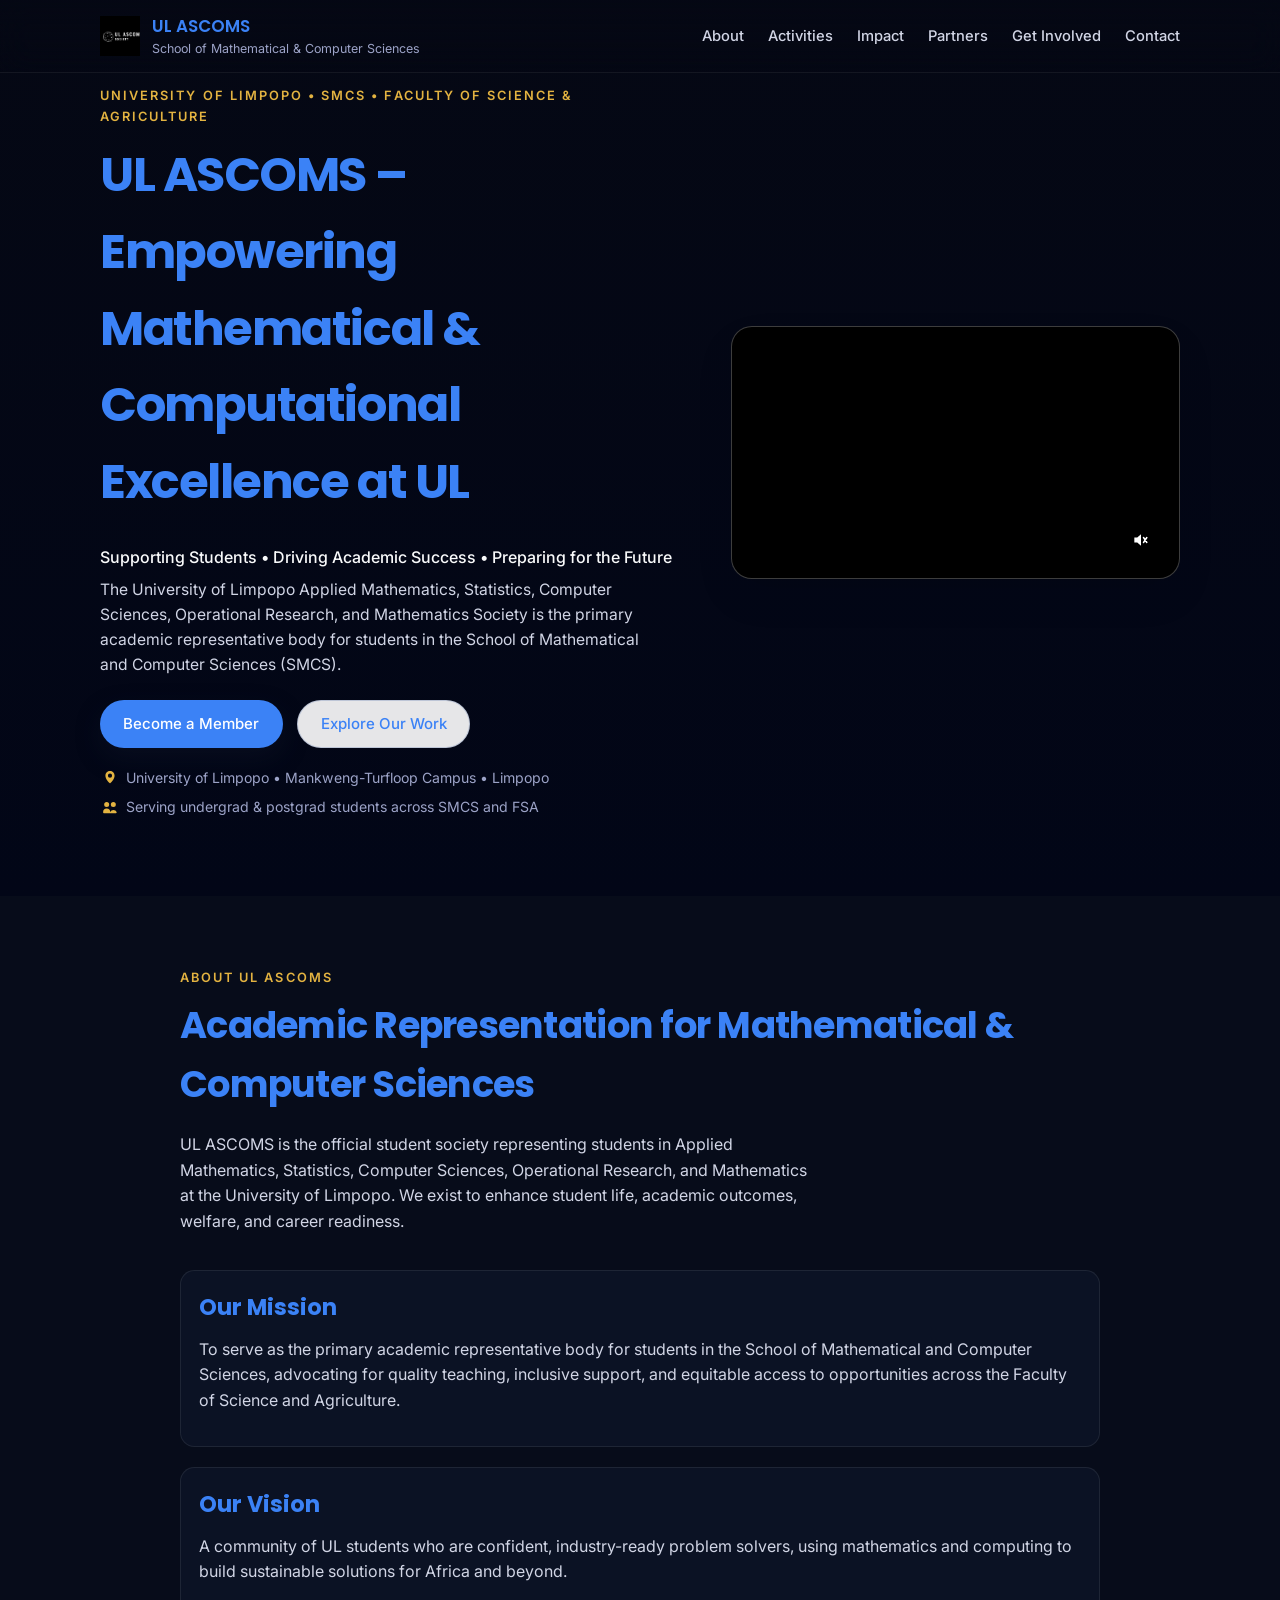
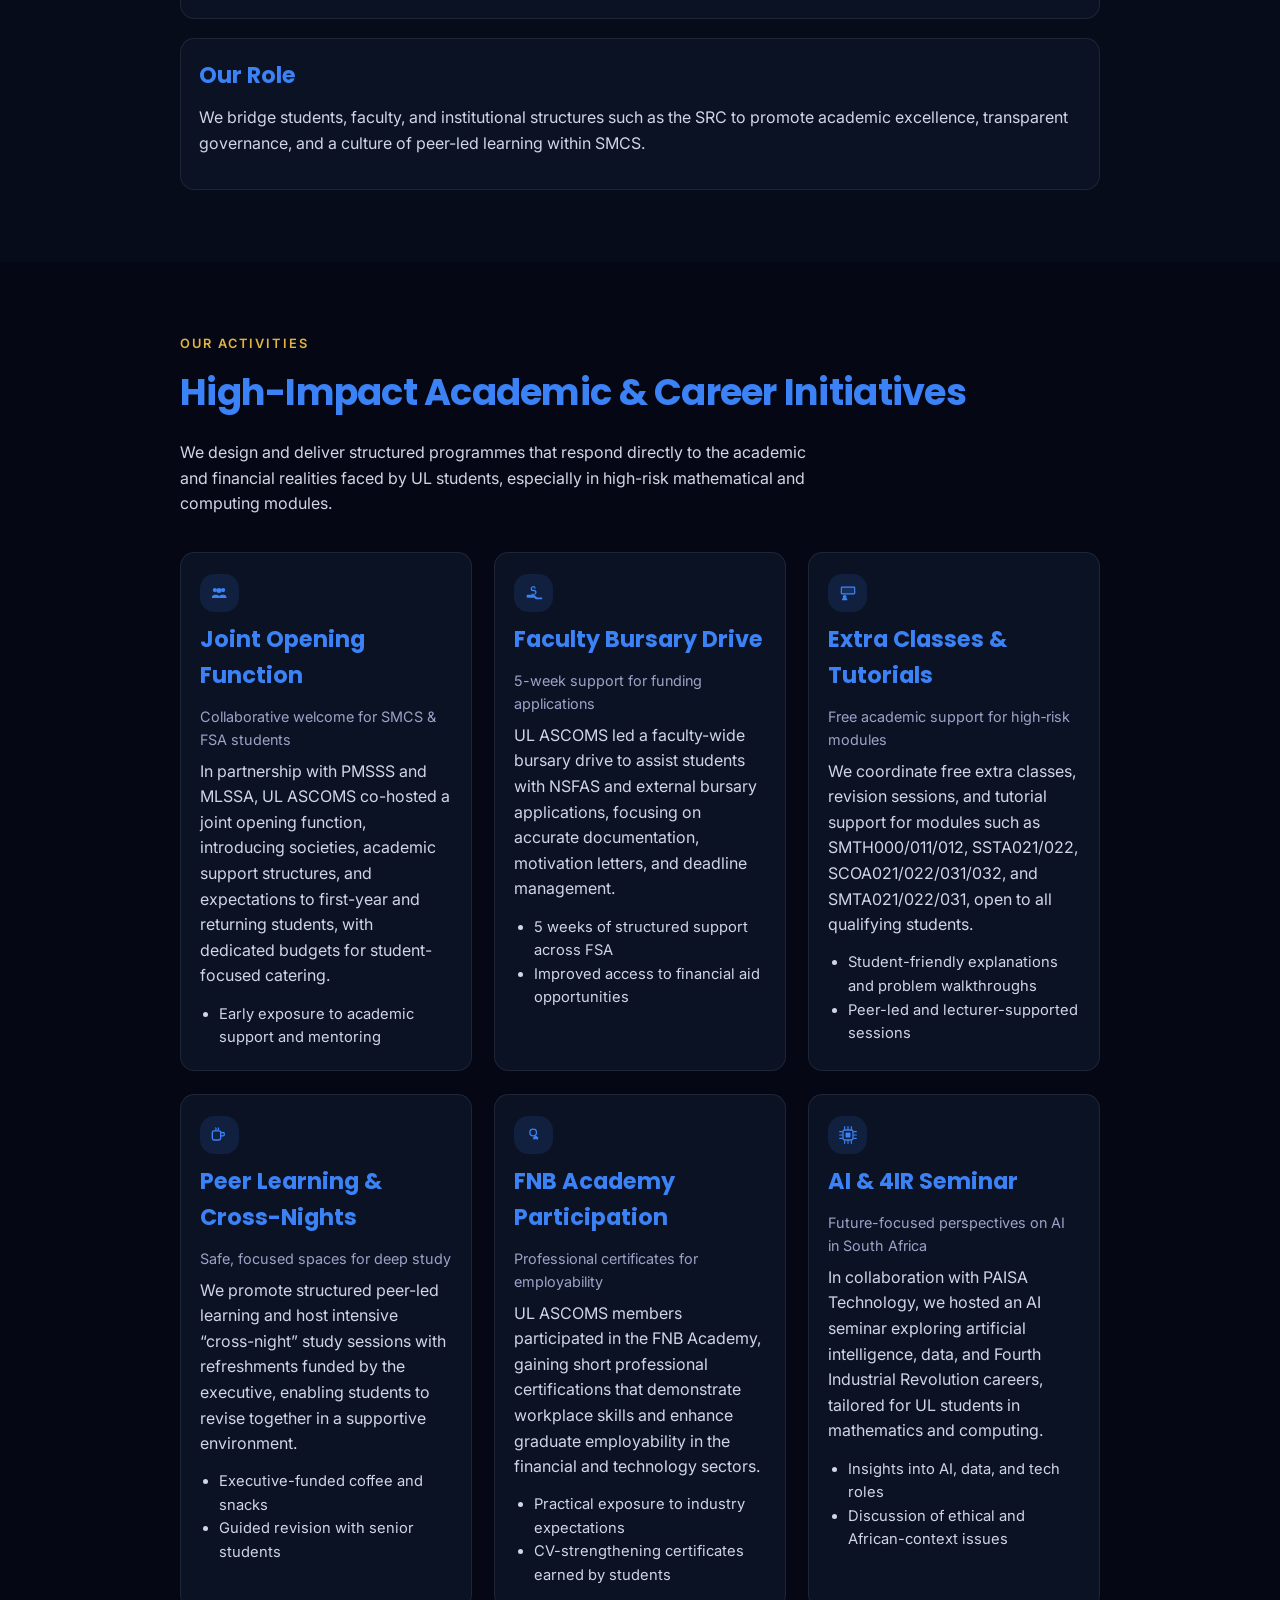
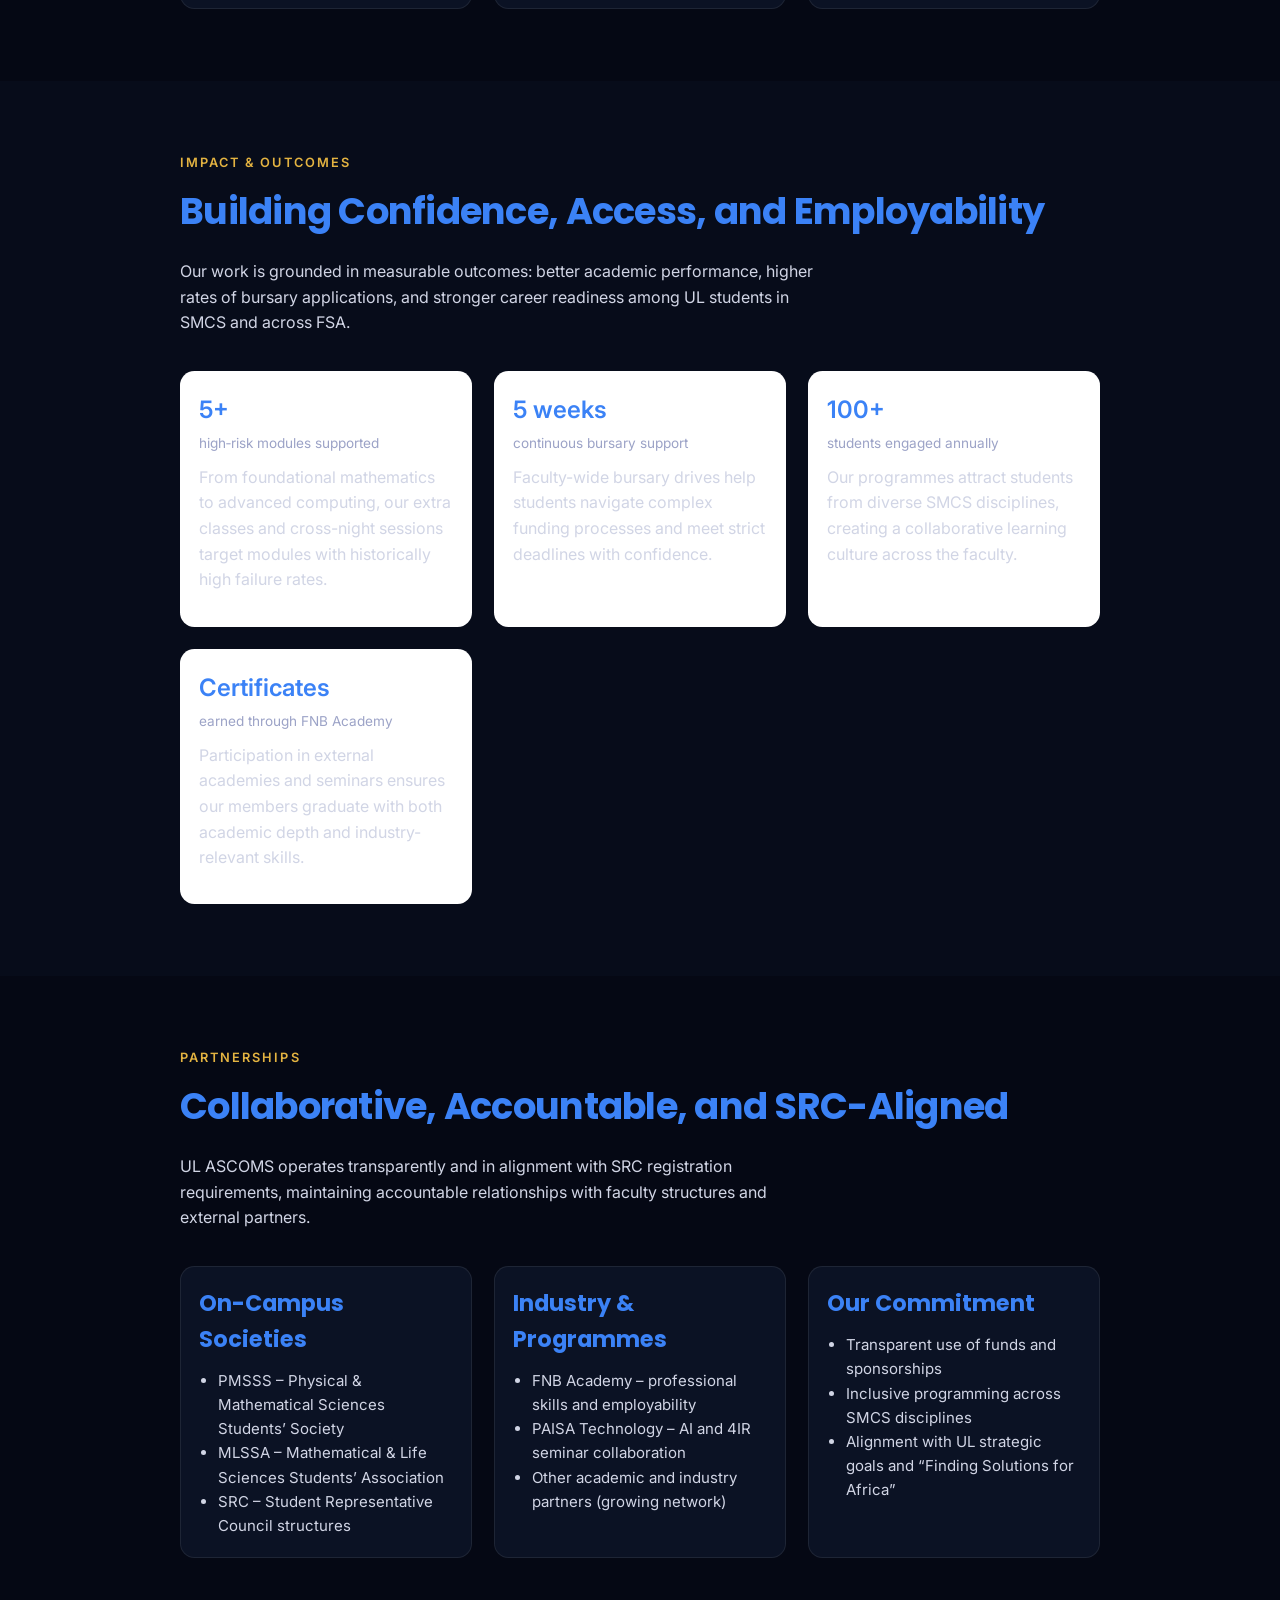
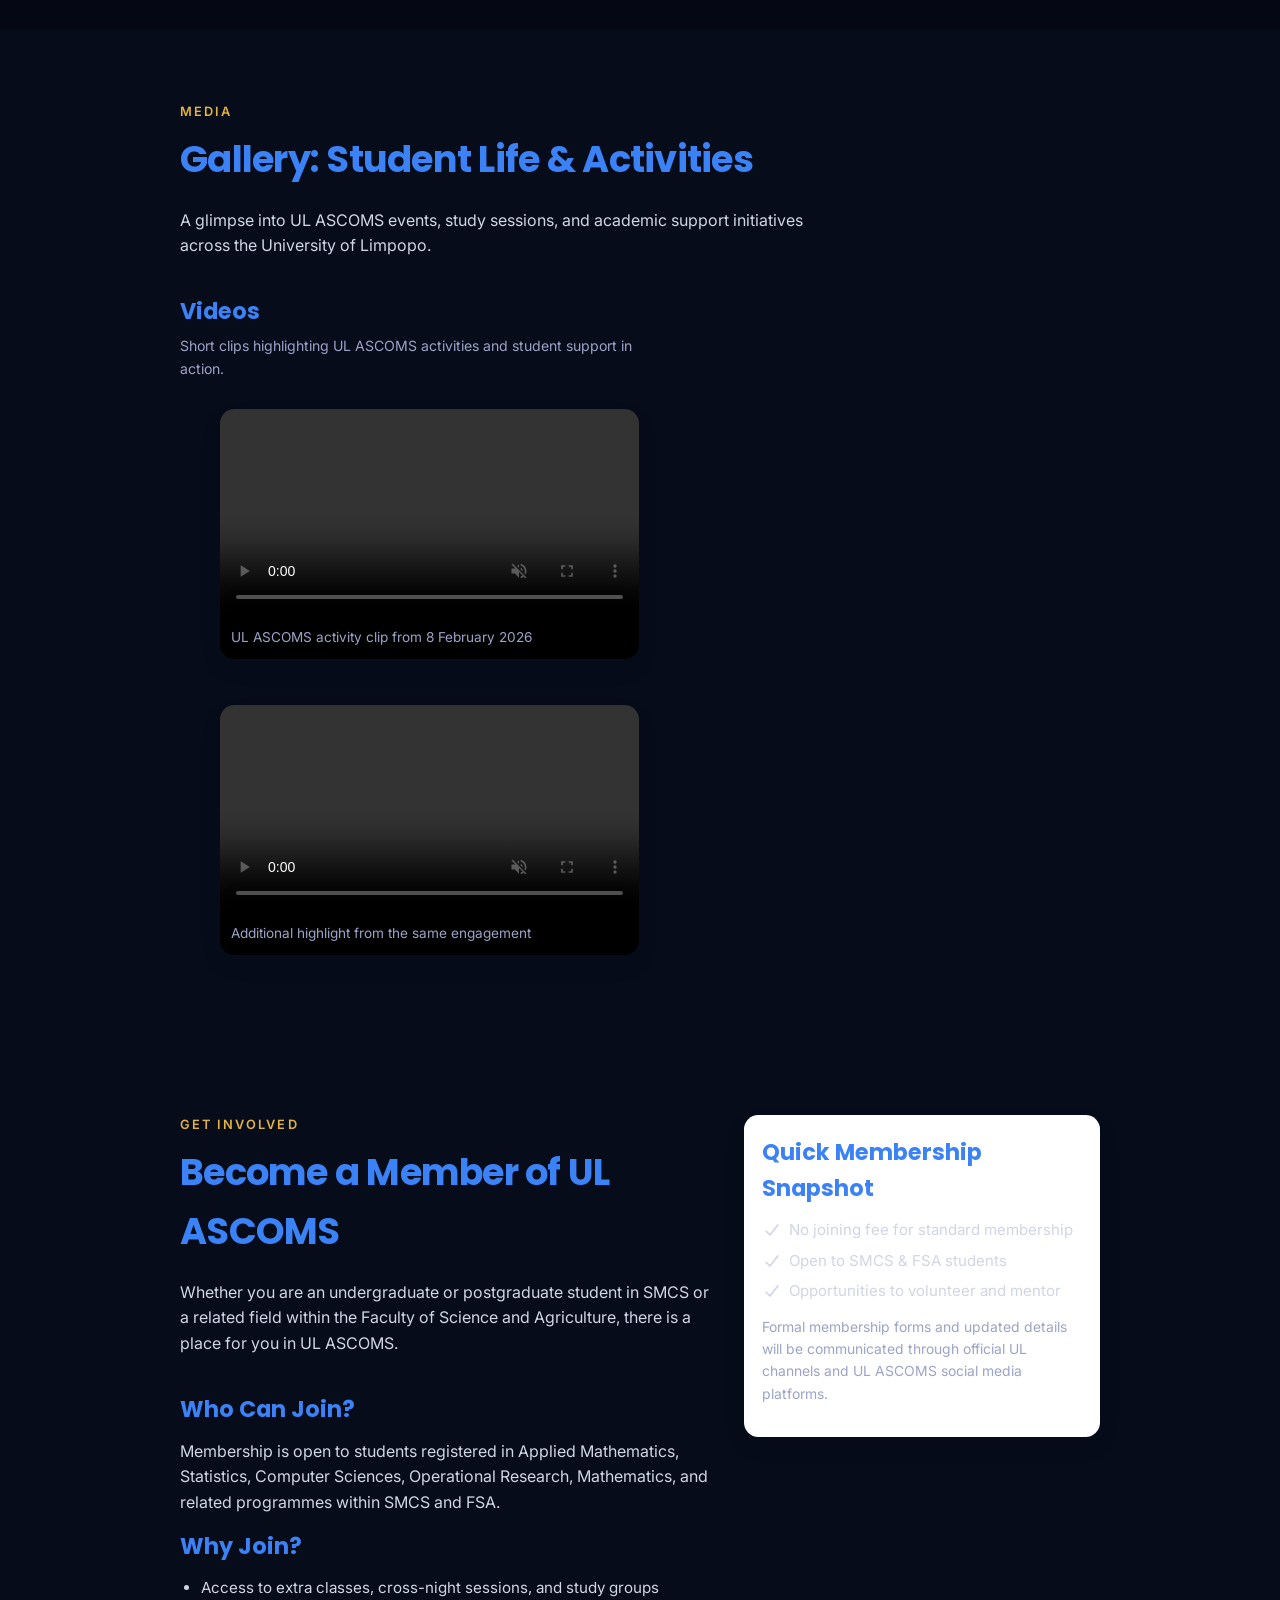
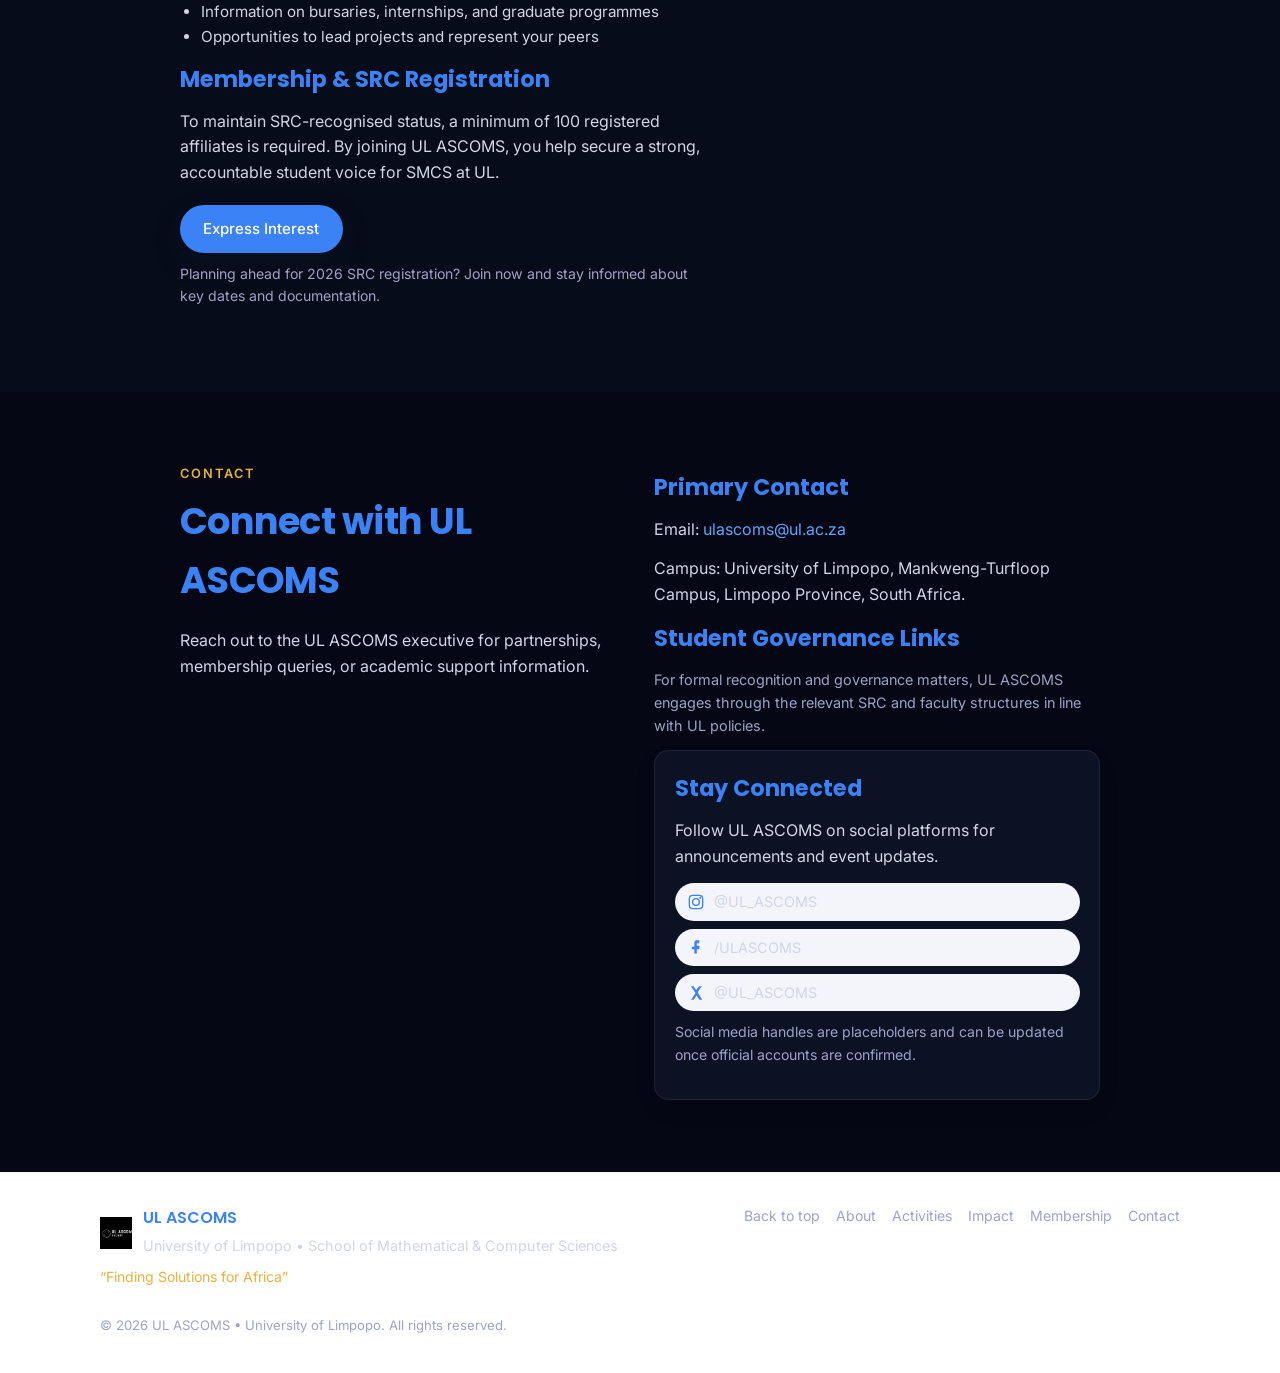
==== ULASCOMS_WEBSIRE/index.html @ 060ee06e "ULASCOMS WEBpage" ====
<!DOCTYPE html>
<html lang="en">
<head>
  <meta charset="UTF-8" />
  <meta name="viewport" content="width=device-width, initial-scale=1.0" />
  <title>UL ASCOMS – University of Limpopo</title>
  <meta name="description" content="UL ASCOMS – Official student society for Applied Mathematics, Statistics, Computer Sciences, Operational Research, and Mathematics at the University of Limpopo." />

  <!-- Favicon using UL ASCOMS logo -->
  <link rel="icon" type="image/png" href="ulascomslogo.jpg" />

  <!-- Google Fonts -->
  <link rel="preconnect" href="https://fonts.googleapis.com" />
  <link rel="preconnect" href="https://fonts.gstatic.com" crossorigin />
  <link href="https://fonts.googleapis.com/css2?family=Poppins:wght@400;500;600;700&family=Inter:wght@300;400;500;600&display=swap" rel="stylesheet" />

  <!-- Icons are provided via inline SVG sprite for consistent professional look -->

  <!-- Main Styles -->
<link rel="stylesheet" href="styles.css" />
</head>
<body>
  <!-- Skip to main content link for accessibility -->
  <a class="skip-link" href="#main">Skip to main content</a>
  <svg xmlns="http://www.w3.org/2000/svg" style="position:absolute;width:0;height:0;overflow:hidden" aria-hidden="true" focusable="false">
    <symbol id="location-dot" viewBox="0 0 24 24">
      <path fill="currentColor" d="M12 2.5c-3.03 0-5.5 2.47-5.5 5.5 0 3.87 4.34 8.26 5.02 8.94.27.27.69.27.96 0 .68-.68 5.02-5.07 5.02-8.94 0-3.03-2.47-5.5-5.5-5.5Zm0 3a2.5 2.5 0 1 1 0 5 2.5 2.5 0 0 1 0-5Z"/>
    </symbol>
    <symbol id="users" viewBox="0 0 24 24">
      <path fill="currentColor" d="M8 12a3 3 0 1 1 0-6 3 3 0 0 1 0 6Zm8 0a3 3 0 1 1 0-6 3 3 0 0 1 0 6Z"/>
      <path fill="currentColor" d="M3.75 18a4.25 4.25 0 0 1 8.5 0v.25c0 .69-.56 1.25-1.25 1.25H5c-.69 0-1.25-.56-1.25-1.25Zm8.5 0A4.25 4.25 0 0 1 20 18v.25c0 .69-.56 1.25-1.25 1.25h-6c-.69 0-1.25-.56-1.25-1.25Z"/>
    </symbol>
    <symbol id="people-group" viewBox="0 0 24 24">
      <path fill="currentColor" d="M7 11a2.5 2.5 0 1 1 0-5 2.5 2.5 0 0 1 0 5Zm10 0a2.5 2.5 0 1 1 0-5 2.5 2.5 0 0 1 0 5Zm-5 1a3 3 0 1 1 0-6 3 3 0 0 1 0 6Z"/>
      <path fill="currentColor" d="M3.5 17.5A3.5 3.5 0 0 1 7 14h2a3.5 3.5 0 0 1 3.5 3.5v.5H3.5Zm8.5.5v-.5A3.5 3.5 0 0 1 15.5 14h2a3.5 3.5 0 0 1 3.5 3.5v.5Z"/>
    </symbol>
    <symbol id="hand-holding-dollar" viewBox="0 0 24 24">
      <path fill="currentColor" d="M11 3.5a3 3 0 0 1 3 3h-1.5a1.5 1.5 0 1 0-3 0c0 .83.67 1.5 1.5 1.5h1a3 3 0 1 1 0 6h-3V13H12a1.5 1.5 0 1 0 0-3h-1a3 3 0 1 1 0-6Z"/>
      <path fill="currentColor" d="M3 15.75A1.75 1.75 0 0 1 4.75 14h5.5a4.75 4.75 0 0 1 3.36 1.39l2.09 2.11H21a1 1 0 0 1 0 2h-5.78a2.5 2.5 0 0 1-1.77-.73l-1.16-1.15H4.75A1.75 1.75 0 0 1 3 15.75Z"/>
    </symbol>
    <symbol id="chalkboard-teacher" viewBox="0 0 24 24">
      <rect x="3" y="4" width="18" height="10" rx="1.5" ry="1.5" fill="currentColor" opacity="0.16"/>
      <rect x="4" y="5" width="16" height="8" rx="1" ry="1" fill="none" stroke="currentColor" stroke-width="1.4"/>
      <circle cx="8" cy="16.5" r="2.25" fill="currentColor"/>
      <path fill="currentColor" d="M4.75 20.5a3.25 3.25 0 0 1 6.5 0v.25H4.75Z"/>
    </symbol>
    <symbol id="mug-hot" viewBox="0 0 24 24">
      <rect x="4" y="7" width="10" height="11" rx="2" ry="2" fill="none" stroke="currentColor" stroke-width="1.6"/>
      <path fill="none" stroke="currentColor" stroke-width="1.6" d="M14 9h2.5a2 2 0 0 1 0 4H14"/>
      <path fill="none" stroke="currentColor" stroke-width="1.4" stroke-linecap="round" d="M8 3.5c.8.8.8 1.7 0 2.5M11 3.5c.8.8.8 1.7 0 2.5"/>
    </symbol>
    <symbol id="certificate" viewBox="0 0 24 24">
      <circle cx="11" cy="9" r="4" fill="none" stroke="currentColor" stroke-width="1.6"/>
      <path fill="currentColor" d="M15 13.2 17.2 15l-.7 2.7-2.5-.9-2.5.9-.7-2.7L13 13.2a4.97 4.97 0 0 0 2 0Z"/>
    </symbol>
    <symbol id="microchip" viewBox="0 0 24 24">
      <rect x="6" y="6" width="12" height="12" rx="2" ry="2" fill="none" stroke="currentColor" stroke-width="1.6"/>
      <rect x="9" y="9" width="6" height="6" rx="1.2" ry="1.2" fill="currentColor"/>
      <path fill="none" stroke="currentColor" stroke-width="1.4" stroke-linecap="round" d="M12 2v3M16 2v3M8 2v3M12 19v3M16 19v3M8 19v3M2 12h3M2 8h3M2 16h3M19 12h3M19 8h3M19 16h3"/>
    </symbol>
    <symbol id="check" viewBox="0 0 24 24">
      <path fill="none" stroke="currentColor" stroke-width="2" stroke-linecap="round" stroke-linejoin="round" d="M5 13.5 9.5 18 19 6"/>
    </symbol>
    <symbol id="instagram" viewBox="0 0 24 24">
      <rect x="4" y="4" width="16" height="16" rx="4" ry="4" fill="none" stroke="currentColor" stroke-width="1.6"/>
      <circle cx="12" cy="12" r="4" fill="none" stroke="currentColor" stroke-width="1.6"/>
      <circle cx="17" cy="7" r="1.2" fill="currentColor"/>
    </symbol>
    <symbol id="facebook" viewBox="0 0 24 24">
      <path fill="currentColor" d="M13 4h2.2a1 1 0 0 1 1 1.2l-.4 2.3H13v3h2.4a1 1 0 0 1 .98 1.2l-.6 3H13v5h-3v-5H7v-3h3V7a3 3 0 0 1 3-3Z"/>
    </symbol>
    <symbol id="x-twitter" viewBox="0 0 24 24">
      <path fill="currentColor" d="M6 4h3.1l3 4.4L15.9 4H19l-5 7 5.4 9H16l-3.3-5-3.5 5H6.2L11.4 12Z"/>
    </symbol>
    <symbol id="volume-xmark" viewBox="0 0 24 24">
      <path fill="currentColor" d="M4 9v6h3.5L12 19V5L7.5 9H4Z"/>
      <path fill="none" stroke="currentColor" stroke-width="1.8" stroke-linecap="round" d="M15 9l4 6M19 9l-4 6"/>
    </symbol>
    <symbol id="volume-high" viewBox="0 0 24 24">
      <path fill="currentColor" d="M4 9v6h3.5L12 19V5L7.5 9H4Z"/>
      <path fill="none" stroke="currentColor" stroke-width="1.6" stroke-linecap="round" d="M15 9.5a3 3 0 0 1 0 5M17.5 7.5a5.5 5.5 0 0 1 0 9"/>
    </symbol>
  </svg>

  <!-- Site Header & Navigation -->
  <header class="site-header" id="top">
    <div class="container header-inner">
      <div class="logo-group">
        <img src="ulascomslogo.jpg" class="logo-image" alt="UL ASCOMS Society logo" />
        <div class="logo-text" aria-hidden="true">
          <span class="logo-title">UL ASCOMS</span>
          <span class="logo-subtitle">School of Mathematical &amp; Computer Sciences</span>
        </div>
      </div>

      <!-- Desktop Navigation -->
      <nav class="main-nav" aria-label="Main navigation">
        <button class="nav-toggle" aria-label="Toggle navigation" aria-expanded="false">
          <span class="nav-toggle-line"></span>
          <span class="nav-toggle-line"></span>
        </button>
        <ul class="nav-links">
          <li><a href="#about">About</a></li>
          <li><a href="#activities">Activities</a></li>
          <li><a href="#impact">Impact</a></li>
          <li><a href="#partners">Partners</a></li>
          <li><a href="#membership">Get Involved</a></li>
          <li><a href="#contact">Contact</a></li>
        </ul>
      </nav>
    </div>
  </header>

  <!-- Main Content -->
  <main id="main">
    <!-- Hero Section -->
    <section class="hero" aria-labelledby="hero-heading">
      <div class="container hero-grid">
        <div class="hero-content fade-in">
          <p class="eyebrow">University of Limpopo • SMCS • Faculty of Science & Agriculture</p>
          <h1 id="hero-heading">
            UL ASCOMS – Empowering Mathematical & Computational Excellence at UL
          </h1>
          <p class="hero-tagline">
            Supporting Students • Driving Academic Success • Preparing for the Future
          </p>
          <p class="hero-text">
            The University of Limpopo Applied Mathematics, Statistics, Computer Sciences, Operational Research, and Mathematics Society is the primary academic representative body for students in the School of Mathematical and Computer Sciences (SMCS).
          </p>
          <div class="hero-actions">
            <a href="#membership" class="btn btn-primary">Become a Member</a>
            <a href="#activities" class="btn btn-ghost">Explore Our Work</a>
          </div>
          <div class="hero-meta">
            <div class="meta-item">
              <svg class="icon icon-location" aria-hidden="true"><use href="#location-dot" xlink:href="#location-dot"></use></svg>
              <span>University of Limpopo • Mankweng-Turfloop Campus • Limpopo</span>
            </div>
            <div class="meta-item">
              <svg class="icon" aria-hidden="true"><use href="#users" xlink:href="#users"></use></svg>
              <span>Serving undergrad & postgrad students across SMCS and FSA</span>
            </div>
          </div>
        </div>

        <div class="hero-visual fade-in" aria-label="UL ASCOMS promotional video">
          <figure class="hero-video-frame">
            <video
              id="heroVideo"
              class="hero-video-element"
              src="picsandvides/WhatsApp Video 2026-02-08 at 13.49.12.mp4"
              preload="metadata"
              playsinline
              muted
            ></video>
            <button id="muteBtn" class="mute-btn" type="button" aria-label="Toggle sound">
              <svg id="muteIcon" class="icon" aria-hidden="true">
                <use href="#volume-xmark" xlink:href="#volume-xmark"></use>
              </svg>
            </button>
          </figure>
        </div>
      </div>
    </section>

    <!-- About Section -->
    <section class="section section-alt" id="about" aria-labelledby="about-heading">
      <div class="container section-inner fade-in">
        <header class="section-header">
          <p class="section-eyebrow">About UL ASCOMS</p>
          <h2 id="about-heading">Academic Representation for Mathematical & Computer Sciences</h2>
          <p class="section-intro">
            UL ASCOMS is the official student society representing students in Applied Mathematics, Statistics, Computer Sciences, Operational Research, and Mathematics at the University of Limpopo. We exist to enhance student life, academic outcomes, welfare, and career readiness.
          </p>
        </header>

        <div class="about-grid">
          <article class="about-card">
            <h3>Our Mission</h3>
            <p>
              To serve as the primary academic representative body for students in the School of Mathematical and Computer Sciences, advocating for quality teaching, inclusive support, and equitable access to opportunities across the Faculty of Science and Agriculture.
            </p>
          </article>

          <article class="about-card">
            <h3>Our Vision</h3>
            <p>
              A community of UL students who are confident, industry-ready problem solvers, using mathematics and computing to build sustainable solutions for Africa and beyond.
            </p>
          </article>

          <article class="about-card">
            <h3>Our Role</h3>
            <p>
              We bridge students, faculty, and institutional structures such as the SRC to promote academic excellence, transparent governance, and a culture of peer-led learning within SMCS.
            </p>
          </article>
        </div>
      </div>
    </section>

    <!-- Activities Section -->
    <section class="section" id="activities" aria-labelledby="activities-heading">
      <div class="container section-inner fade-in">
        <header class="section-header">
          <p class="section-eyebrow">Our Activities</p>
          <h2 id="activities-heading">High-Impact Academic & Career Initiatives</h2>
          <p class="section-intro">
            We design and deliver structured programmes that respond directly to the academic and financial realities faced by UL students, especially in high-risk mathematical and computing modules.
          </p>
        </header>

        <div class="activities-grid">
          <!-- Joint Opening Function -->
          <article class="card">
            <div class="card-icon">
              <svg class="icon" aria-hidden="true"><use href="#people-group" xlink:href="#people-group"></use></svg>
            </div>
            <h3>Joint Opening Function</h3>
            <p class="card-tagline">Collaborative welcome for SMCS & FSA students</p>
            <p>
              In partnership with PMSSS and MLSSA, UL ASCOMS co-hosted a joint opening function, introducing societies, academic support structures, and expectations to first-year and returning students, with dedicated budgets for student-focused catering.
            </p>
            <ul class="card-list">
              <li>Early exposure to academic support and mentoring</li>
            </ul>
          </article>

          <!-- Bursary Drive -->
          <article class="card">
            <div class="card-icon">
              <svg class="icon" aria-hidden="true"><use href="#hand-holding-dollar" xlink:href="#hand-holding-dollar"></use></svg>
            </div>
            <h3>Faculty Bursary Drive</h3>
            <p class="card-tagline">5-week support for funding applications</p>
            <p>
              UL ASCOMS led a faculty-wide bursary drive to assist students with NSFAS and external bursary applications, focusing on accurate documentation, motivation letters, and deadline management.
            </p>
            <ul class="card-list">
              <li>5 weeks of structured support across FSA</li>
              <li>Improved access to financial aid opportunities</li>
            </ul>
          </article>

          <!-- Extra Classes -->
          <article class="card">
            <div class="card-icon">
              <svg class="icon" aria-hidden="true"><use href="#chalkboard-teacher" xlink:href="#chalkboard-teacher"></use></svg>
            </div>
            <h3>Extra Classes & Tutorials</h3>
            <p class="card-tagline">Free academic support for high‑risk modules</p>
            <p>
              We coordinate free extra classes, revision sessions, and tutorial support for modules such as SMTH000/011/012, SSTA021/022, SCOA021/022/031/032, and SMTA021/022/031, open to all qualifying students.
            </p>
            <ul class="card-list">
              <li>Student-friendly explanations and problem walkthroughs</li>
              <li>Peer-led and lecturer-supported sessions</li>
            </ul>
          </article>

          <!-- Peer Learning & Cross-Nights -->
          <article class="card">
            <div class="card-icon">
              <svg class="icon" aria-hidden="true"><use href="#mug-hot" xlink:href="#mug-hot"></use></svg>
            </div>
            <h3>Peer Learning & Cross-Nights</h3>
            <p class="card-tagline">Safe, focused spaces for deep study</p>
            <p>
              We promote structured peer-led learning and host intensive “cross-night” study sessions with refreshments funded by the executive, enabling students to revise together in a supportive environment.
            </p>
            <ul class="card-list">
              <li>Executive-funded coffee and snacks</li>
              <li>Guided revision with senior students</li>
            </ul>
          </article>

          <!-- FNB Academy -->
          <article class="card">
            <div class="card-icon">
              <svg class="icon" aria-hidden="true"><use href="#certificate" xlink:href="#certificate"></use></svg>
            </div>
            <h3>FNB Academy Participation</h3>
            <p class="card-tagline">Professional certificates for employability</p>
            <p>
              UL ASCOMS members participated in the FNB Academy, gaining short professional certifications that demonstrate workplace skills and enhance graduate employability in the financial and technology sectors.
            </p>
            <ul class="card-list">
              <li>Practical exposure to industry expectations</li>
              <li>CV-strengthening certificates earned by students</li>
            </ul>
          </article>

          <!-- AI Seminar -->
          <article class="card">
            <div class="card-icon">
              <svg class="icon" aria-hidden="true"><use href="#microchip" xlink:href="#microchip"></use></svg>
            </div>
            <h3>AI & 4IR Seminar</h3>
            <p class="card-tagline">Future-focused perspectives on AI in South Africa</p>
            <p>
              In collaboration with PAISA Technology, we hosted an AI seminar exploring artificial intelligence, data, and Fourth Industrial Revolution careers, tailored for UL students in mathematics and computing.
            </p>
            <ul class="card-list">
              <li>Insights into AI, data, and tech roles</li>
              <li>Discussion of ethical and African-context issues</li>
            </ul>
          </article>
        </div>
      </div>
    </section>

    <!-- Impact Section -->
    <section class="section section-alt" id="impact" aria-labelledby="impact-heading">
      <div class="container section-inner fade-in">
        <header class="section-header">
          <p class="section-eyebrow">Impact & Outcomes</p>
          <h2 id="impact-heading">Building Confidence, Access, and Employability</h2>
          <p class="section-intro">
            Our work is grounded in measurable outcomes: better academic performance, higher rates of bursary applications, and stronger career readiness among UL students in SMCS and across FSA.
          </p>
        </header>

        <div class="impact-grid">
          <article class="impact-card">
            <div class="impact-value">
              <span class="impact-number">5+</span>
              <span class="impact-label">high‑risk modules supported</span>
            </div>
            <p>
              From foundational mathematics to advanced computing, our extra classes and cross-night sessions target modules with historically high failure rates.
            </p>
          </article>

          <article class="impact-card">
            <div class="impact-value">
              <span class="impact-number">5 weeks</span>
              <span class="impact-label">continuous bursary support</span>
            </div>
            <p>
              Faculty-wide bursary drives help students navigate complex funding processes and meet strict deadlines with confidence.
            </p>
          </article>

          <article class="impact-card">
            <div class="impact-value">
              <span class="impact-number">100+</span>
              <span class="impact-label">students engaged annually</span>
            </div>
            <p>
              Our programmes attract students from diverse SMCS disciplines, creating a collaborative learning culture across the faculty.
            </p>
          </article>

          <article class="impact-card">
            <div class="impact-value">
              <span class="impact-number">Certificates</span>
              <span class="impact-label">earned through FNB Academy</span>
            </div>
            <p>
              Participation in external academies and seminars ensures our members graduate with both academic depth and industry-relevant skills.
            </p>
          </article>
        </div>
      </div>
    </section>

    <!-- Partnerships Section -->
    <section class="section" id="partners" aria-labelledby="partners-heading">
      <div class="container section-inner fade-in">
        <header class="section-header">
          <p class="section-eyebrow">Partnerships</p>
          <h2 id="partners-heading">Collaborative, Accountable, and SRC-Aligned</h2>
          <p class="section-intro">
            UL ASCOMS operates transparently and in alignment with SRC registration requirements, maintaining accountable relationships with faculty structures and external partners.
          </p>
        </header>

        <div class="partners-grid">
          <article class="partner-card">
            <h3>On-Campus Societies</h3>
            <ul>
              <li>PMSSS – Physical & Mathematical Sciences Students’ Society</li>
              <li>MLSSA – Mathematical & Life Sciences Students’ Association</li>
              <li>SRC – Student Representative Council structures</li>
            </ul>
          </article>

          <article class="partner-card">
            <h3>Industry & Programmes</h3>
            <ul>
              <li>FNB Academy – professional skills and employability</li>
              <li>PAISA Technology – AI and 4IR seminar collaboration</li>
              <li>Other academic and industry partners (growing network)</li>
            </ul>
          </article>

          <article class="partner-card">
            <h3>Our Commitment</h3>
            <ul>
              <li>Transparent use of funds and sponsorships</li>
              <li>Inclusive programming across SMCS disciplines</li>
              <li>Alignment with UL strategic goals and “Finding Solutions for Africa”</li>
            </ul>
          </article>
        </div>
      </div>
    </section>

    <section class="section section-alt" id="media" aria-labelledby="media-heading">
      <div class="container section-inner fade-in">
        <header class="section-header">
          <p class="section-eyebrow">Media</p>
          <h2 id="media-heading">Gallery: Student Life & Activities</h2>
          <p class="section-intro">
            A glimpse into UL ASCOMS events, study sessions, and academic support initiatives across the University of Limpopo.
          </p>
        </header>

        <div class="media-layout">
          

          <div class="media-gallery">
            <h3>Videos</h3>
            <p class="media-note">Short clips highlighting UL ASCOMS activities and student support in action.</p>
            <div class="media-video-grid">
              <figure class="media-video">
                <video
                  src="picsandvides/WhatsApp Video 2026-02-08 at 13.47.55.mp4"
                  controls
                  preload="metadata"
                  playsinline
                  muted
                ></video>
                <figcaption>UL ASCOMS activity clip from 8 February 2026</figcaption>
              </figure>
              <figure class="media-video">
                <video
                  src="picsandvides/WhatsApp Video 2026-02-08 at 13.47.55 (1).mp4"
                  controls
                  preload="metadata"
                  playsinline
                  muted
                ></video>
                <figcaption>Additional highlight from the same engagement</figcaption>
              </figure>

            </div>
          </div>
        </div>
      </div>
    </section>

    <!-- Membership / Get Involved Section -->
    <section class="section section-alt" id="membership" aria-labelledby="membership-heading">
      <div class="container section-inner membership-layout fade-in">
        <div class="membership-content">
          <header class="section-header">
            <p class="section-eyebrow">Get Involved</p>
            <h2 id="membership-heading">Become a Member of UL ASCOMS</h2>
            <p class="section-intro">
              Whether you are an undergraduate or postgraduate student in SMCS or a related field within the Faculty of Science and Agriculture, there is a place for you in UL ASCOMS.
            </p>
          </header>

          <div class="membership-details">
            <h3>Who Can Join?</h3>
            <p>
              Membership is open to students registered in Applied Mathematics, Statistics, Computer Sciences, Operational Research, Mathematics, and related programmes within SMCS and FSA.
            </p>

            <h3>Why Join?</h3>
            <ul>
              <li>Access to extra classes, cross-night sessions, and study groups</li>
              <li>Information on bursaries, internships, and graduate programmes</li>
              <li>Opportunities to lead projects and represent your peers</li>
            </ul>

            <h3>Membership & SRC Registration</h3>
            <p>
              To maintain SRC-recognised status, a minimum of 100 registered affiliates is required. By joining UL ASCOMS, you help secure a strong, accountable student voice for SMCS at UL.
            </p>
          </div>

          <div class="membership-cta">
            <a href="#contact" class="btn btn-primary">Express Interest</a>
            <p class="helper-text">
              Planning ahead for 2026 SRC registration? Join now and stay informed about key dates and documentation.
            </p>
          </div>
        </div>

        <aside class="membership-aside" aria-label="Membership summary">
          <div class="aside-card">
            <h3>Quick Membership Snapshot</h3>
            <ul class="aside-list">
              <li><svg class="icon" aria-hidden="true"><use href="#check" xlink:href="#check"></use></svg> No joining fee for standard membership</li>
                            <li><svg class="icon" aria-hidden="true"><use href="#check" xlink:href="#check"></use></svg> Open to SMCS & FSA students</li>
                            <li><svg class="icon" aria-hidden="true"><use href="#check" xlink:href="#check"></use></svg> Opportunities to volunteer and mentor</li>
            </ul>
            <p class="aside-note">
              Formal membership forms and updated details will be communicated through official UL channels and UL ASCOMS social media platforms.
            </p>
          </div>
        </aside>
      </div>
    </section>

    <!-- Contact Section -->
    <section class="section" id="contact" aria-labelledby="contact-heading">
      <div class="container section-inner contact-layout fade-in">
        <header class="section-header">
          <p class="section-eyebrow">Contact</p>
          <h2 id="contact-heading">Connect with UL ASCOMS</h2>
          <p class="section-intro">
            Reach out to the UL ASCOMS executive for partnerships, membership queries, or academic support information.
          </p>
        </header>

        <div class="contact-content">
          <div class="contact-details">
            <h3>Primary Contact</h3>
            <p>
              Email:
              <a href="mailto:ulascoms@ul.ac.za">ulascoms@ul.ac.za</a>
            </p>
            <p>
              Campus: University of Limpopo, Mankweng-Turfloop Campus, Limpopo Province, South Africa.
            </p>

            <h3>Student Governance Links</h3>
            <p class="contact-note">
              For formal recognition and governance matters, UL ASCOMS engages through the relevant SRC and faculty structures in line with UL policies.
            </p>
          </div>

          <div class="contact-card">
            <h3>Stay Connected</h3>
            <p>Follow UL ASCOMS on social platforms for announcements and event updates.</p>
            <div class="social-links" aria-label="UL ASCOMS social media">
              <a href="#" aria-label="UL ASCOMS on Instagram">
                <svg class="icon" aria-hidden="true"><use href="#instagram" xlink:href="#instagram"></use></svg>
                <span>@UL_ASCOMS</span>
              </a>
              <a href="#" aria-label="UL ASCOMS on Facebook">
                <svg class="icon" aria-hidden="true"><use href="#facebook" xlink:href="#facebook"></use></svg>
                <span>/ULASCOMS</span>
              </a>
              <a href="#" aria-label="UL ASCOMS on X (Twitter)">
                <svg class="icon" aria-hidden="true"><use href="#x-twitter" xlink:href="#x-twitter"></use></svg>
                <span>@UL_ASCOMS</span>
              </a>
            </div>

            <p class="helper-text">
              Social media handles are placeholders and can be updated once official accounts are confirmed.
            </p>
          </div>
        </div>
      </div>
    </section>
  </main>

  <!-- Footer -->
  <footer class="site-footer">
    <div class="container footer-inner">
      <div class="footer-brand">
        <div class="footer-logo-row">
          <img src="ulascomslogo.jpg" class="footer-logo-image" alt="UL ASCOMS Society logo" />
          <div>
            <p class="footer-title">UL ASCOMS</p>
            <p class="footer-subtitle">University of Limpopo • School of Mathematical &amp; Computer Sciences</p>
          </div>
        </div>
        <p class="footer-motto">“Finding Solutions for Africa”</p>
      </div>

      <nav class="footer-nav" aria-label="Footer navigation">
        <a href="#top">Back to top</a>
        <a href="#about">About</a>
        <a href="#activities">Activities</a>
        <a href="#impact">Impact</a>
        <a href="#membership">Membership</a>
        <a href="#contact">Contact</a>
      </nav>

      <p class="footer-meta">
        © 2026 UL ASCOMS • University of Limpopo. All rights reserved.
      </p>
    </div>
  </footer>

  <!-- Main Script -->
  <script src="script.js"></script>
</body>
</html>
---- ULASCOMS_WEBSIRE/styles.css ----
/* ==========================================================================
   Base Styles & Tokens
   ========================================================================== */

/* CSS Reset (minimal, modern) */
*,
*::before,
*::after {
  box-sizing: border-box;
}

html {
  scroll-behavior: smooth;
}

body {
  margin: 0;
  font-family: "Inter", system-ui, -apple-system, BlinkMacSystemFont, "Segoe UI",
    sans-serif;
  color: #e6e8f5;
  background-color: #050814;
  line-height: 1.6;
}

.icon {
  width: 1.25rem;
  height: 1.25rem;
  flex-shrink: 0;
}

/* Typography scale and root variables */
:root {
  --color-primary: #3b82f6;
  --color-primary-soft: #60a5fa;
  --color-accent: #e3b341;
  --color-accent-soft: #f2c85a;
  --color-gold: #e3b341;
  --color-bg: #050814;
  --color-bg-alt: #0b1224;
  --color-border-subtle: rgba(255, 255, 255, 0.08);
  --color-text-main: #f9fafb;
  --color-text-soft: #d1d5e5;
  --color-text-muted: #9ca3c7;

  --radius-sm: 0.5rem;
  --radius-md: 0.9rem;
  --radius-pill: 999px;

  --shadow-soft: 0 18px 40px rgba(0, 0, 0, 0.07);
  --shadow-subtle: 0 10px 26px rgba(0, 0, 0, 0.05);

  --container-max-width: 1120px;
  --header-height: 4.5rem;
}

/* Smooth typography scaling */
h1,
h2,
h3,
h4 {
  font-family: "Poppins", system-ui, -apple-system, BlinkMacSystemFont, "Segoe UI",
    sans-serif;
  margin: 0 0 0.5em;
  color: var(--color-primary);
}

h1 {
  font-size: clamp(2.3rem, 4vw, 3rem);
  letter-spacing: -0.03em;
}

h2 {
  font-size: clamp(1.8rem, 3vw, 2.3rem);
  letter-spacing: -0.02em;
}

h3 {
  font-size: clamp(1.2rem, 2vw, 1.4rem);
}

p {
  margin: 0 0 0.85em;
  color: var(--color-text-soft);
}

/* Utility classes */
.container {
  width: 100%;
  max-width: var(--container-max-width);
  margin-inline: auto;
  padding-inline: 1.25rem;
}

.section {
  padding: clamp(3.5rem, 6vw, 4.5rem) 0;
}

.section-alt {
  background-color: #070c1a;
}

/* Skip link for accessibility */
.skip-link {
  position: absolute;
  left: -999px;
  top: 0.75rem;
  padding: 0.5rem 1rem;
  background-color: var(--color-primary);
  color: #ffffff;
  border-radius: 999px;
  z-index: 2000;
  text-decoration: none;
  font-size: 0.9rem;
}

.skip-link:focus {
  left: 1rem;
}

/* ==========================================================================
   Header & Navigation
   ========================================================================== */

.site-header {
  position: fixed;
  top: 0;
  z-index: 999;
  width: 100%;
  background: linear-gradient(to bottom, rgba(5, 8, 20, 0.9), rgba(5, 8, 20, 0));
  backdrop-filter: blur(16px);
  border-bottom: 1px solid rgba(255, 255, 255, 0.06);
}

.header-inner {
  display: flex;
  align-items: center;
  justify-content: space-between;
  height: var(--header-height);
  gap: 1.5rem;
}

/* Logo group */
.logo-group {
  display: flex;
  align-items: center;
  gap: 0.75rem;
}

.logo-image {
  display: block;
  height: 2.5rem;
  width: auto;
}

.logo-text {
  display: flex;
  flex-direction: column;
}

.logo-title {
  font-family: "Poppins", system-ui, sans-serif;
  font-weight: 600;
  font-size: 1.05rem;
  color: var(--color-primary);
}

.logo-subtitle {
  font-size: 0.78rem;
  color: var(--color-text-muted);
}

/* Navigation */
.main-nav {
  position: relative;
}

.nav-links {
  display: flex;
  align-items: center;
  gap: 1.5rem;
  list-style: none;
  margin: 0;
  padding: 0;
}

.nav-links a {
  text-decoration: none;
  font-size: 0.92rem;
  color: var(--color-text-soft);
  font-weight: 500;
  transition: color 0.2s ease, transform 0.2s ease;
}

.nav-links a:hover,
.nav-links a:focus-visible {
  color: var(--color-primary);
  transform: translateY(-1px);
}

/* Mobile nav toggle */
.nav-toggle {
  display: none;
  border: none;
  background: transparent;
  padding: 0;
  width: 2.2rem;
  height: 2.2rem;
  border-radius: 999px;
  align-items: center;
  justify-content: center;
  cursor: pointer;
  position: relative;
}

.nav-toggle-line {
  position: absolute;
  width: 1.3rem;
  height: 2px;
  background-color: var(--color-text-soft);
  border-radius: 999px;
  transition: transform 0.2s ease, opacity 0.2s ease, top 0.2s ease, bottom 0.2s ease;
}

.nav-toggle-line:first-child {
  top: 0.9rem;
}

.nav-toggle-line:last-child {
  bottom: 0.9rem;
}

.nav-toggle.is-open .nav-toggle-line:first-child {
  transform: rotate(45deg);
  top: 1.05rem;
}

.nav-toggle.is-open .nav-toggle-line:last-child {
  transform: rotate(-45deg);
  bottom: 1.05rem;
}

/* ==========================================================================
   Hero
   ========================================================================== */

.hero {
  position: relative;
  overflow: hidden;
  background: linear-gradient(to bottom, #050814, #020617);
  padding: clamp(4.2rem, 7vw, 5.4rem) 0 clamp(3.7rem, 6vw, 4.8rem);
}

.hero-video-section {
  min-height: min(90vh, 720px);
  display: flex;
  align-items: center;
}

.hero-video-layer {
  position: absolute;
  inset: 0;
  overflow: hidden;
  z-index: -1;
}

.hero-video {
  width: 100%;
  height: 100%;
  object-fit: cover;
  display: block;
}

.hero-video-overlay {
  position: absolute;
  inset: 0;
  background:
    radial-gradient(circle at 20% 0%, rgba(59, 130, 246, 0.35), transparent 55%),
    linear-gradient(to bottom, rgba(2, 6, 23, 0.75), rgba(2, 6, 23, 0.9));
  pointer-events: none;
}

.hero-inner {
  position: relative;
}

.hero-grid {
  display: grid;
  grid-template-columns: minmax(0, 1.3fr) minmax(0, 1fr);
  gap: clamp(2.2rem, 4vw, 3rem);
  align-items: center;
}

.hero-logo-orbit {
  position: absolute;
  right: -4rem;
  top: 8%;
  width: clamp(180px, 26vw, 260px);
  height: auto;
  opacity: 0.07;
  color: var(--color-primary-soft);
  pointer-events: none;
}

.hero-logo-orbit .orbit-ring,
.hero-logo-orbit .orbit-path {
  fill: none;
  stroke: currentColor;
  stroke-width: 1.6;
}

.hero-logo-orbit .orbit-node {
  fill: currentColor;
  opacity: 0.9;
}

.hero-content {
  max-width: 640px;
}

.eyebrow {
  font-size: 0.8rem;
  letter-spacing: 0.16em;
  text-transform: uppercase;
  color: var(--color-accent);
  font-weight: 600;
  margin-bottom: 0.6rem;
}

.hero-tagline {
  font-weight: 500;
  color: var(--color-text-main);
  margin-bottom: 0.4rem;
}

.hero-text {
  font-size: 0.98rem;
  max-width: 35rem;
}

.hero-actions {
  display: flex;
  flex-wrap: wrap;
  gap: 0.9rem;
  margin-top: 1.4rem;
  margin-bottom: 1.2rem;
}

/* Buttons */
.btn {
  display: inline-flex;
  align-items: center;
  justify-content: center;
  border-radius: var(--radius-pill);
  padding: 0.7rem 1.4rem;
  font-size: 0.94rem;
  font-weight: 500;
  text-decoration: none;
  cursor: pointer;
  border: 1px solid transparent;
  transition: transform 0.16s ease, box-shadow 0.16s ease, background-color 0.16s ease,
    border-color 0.16s ease, color 0.16s ease;
}

.btn-primary {
  background-color: var(--color-primary);
  color: #ffffff;
  box-shadow: 0 10px 24px rgba(15, 23, 42, 0.4);
}

.btn-primary:hover,
.btn-primary:focus-visible {
  transform: translateY(-1px);
  box-shadow: 0 24px 52px rgba(0, 48, 135, 0.36);
}

.btn-ghost {
  background-color: rgba(255, 255, 255, 0.9);
  color: var(--color-primary);
  border-color: rgba(0, 48, 135, 0.18);
}

.btn-ghost:hover,
.btn-ghost:focus-visible {
  background-color: #ffffff;
  border-color: rgba(0, 48, 135, 0.36);
  transform: translateY(-1px);
}

/* Hero meta info */
.hero-meta {
  display: grid;
  gap: 0.4rem;
  font-size: 0.88rem;
}

.meta-item {
  display: inline-flex;
  align-items: center;
  gap: 0.4rem;
  color: var(--color-text-muted);
}

.meta-item .icon {
  color: var(--color-accent);
}

/* Hero visual area */
.hero-visual {
  position: relative;
  display: grid;
  gap: 0.8rem;
}

.hero-video-frame {
  position: relative;
  border-radius: 1.3rem;
  overflow: hidden;
  box-shadow: var(--shadow-soft);
  border: 1px solid rgba(255, 255, 255, 0.24);
  background-color: #000000;
  aspect-ratio: 16 / 9;
  width: 100%;
  max-width: 640px;
  margin-inline: auto;
}

.hero-video-element {
  display: block;
  width: 100%;
  height: 100%;
  object-fit: cover;
}

.mute-btn {
  position: absolute;
  right: 0.85rem;
  bottom: 0.85rem;
  width: 2.4rem;
  height: 2.4rem;
  border-radius: 999px;
  border: none;
  display: inline-flex;
  align-items: center;
  justify-content: center;
  cursor: pointer;
  background: rgba(15, 23, 42, 0.92);
  color: #f9fafb;
  box-shadow: var(--shadow-subtle);
  transition: transform 0.16s ease, box-shadow 0.16s ease, background-color 0.16s ease;
}

.mute-btn:hover,
.mute-btn:focus-visible {
  transform: translateY(-1px);
  box-shadow: 0 18px 40px rgba(0, 0, 0, 0.25);
  background: rgba(15, 23, 42, 1);
}

/* Hero pill */
.hero-pill {
  position: absolute;
  left: 4%;
  bottom: 5%;
  display: inline-flex;
  flex-direction: column;
  gap: 0.15rem;
  padding: 0.6rem 0.9rem;
  border-radius: 1.1rem;
  background: rgba(255, 255, 255, 0.95);
  box-shadow: var(--shadow-subtle);
  border: 1px solid rgba(0, 0, 0, 0.03);
}

.pill-label {
  font-size: 0.7rem;
  text-transform: uppercase;
  color: var(--color-text-muted);
  letter-spacing: 0.16em;
}

.pill-value {
  font-size: 0.9rem;
  font-weight: 600;
  color: var(--color-accent);
}

/* ==========================================================================
   Section headers
   ========================================================================== */

.section-inner {
  max-width: 960px;
}

.section-header {
  margin-bottom: 2.2rem;
}

.section-eyebrow {
  font-size: 0.8rem;
  letter-spacing: 0.16em;
  text-transform: uppercase;
  color: var(--color-accent);
  font-weight: 600;
  margin-bottom: 0.5rem;
}

.section-intro {
  max-width: 40rem;
}

/* ==========================================================================
   About
   ========================================================================== */

.about-grid {
  display: grid;
  gap: 1.2rem;
}

.about-card {
  padding: 1.2rem 1.1rem;
  background-color: var(--color-bg-alt);
  border-radius: var(--radius-md);
  border: 1px solid var(--color-border-subtle);
}

/* ==========================================================================
   Activities
   ========================================================================== */

.activities-grid {
  display: grid;
  grid-template-columns: repeat(auto-fit, minmax(260px, 1fr));
  gap: 1.4rem;
}

.card {
  background-color: var(--color-bg-alt);
  border-radius: var(--radius-md);
  padding: 1.3rem 1.2rem;
  border: 1px solid var(--color-border-subtle);
  box-shadow: none;
  transition: border-color 0.18s ease, box-shadow 0.18s ease;
}

.card:hover {
  box-shadow: 0 10px 26px rgba(0, 0, 0, 0.12);
  border-color: rgba(0, 48, 135, 0.25);
}

.card-icon {
  width: 2.4rem;
  height: 2.4rem;
  border-radius: 0.9rem;
  display: inline-flex;
  align-items: center;
  justify-content: center;
  background-color: rgba(59, 130, 246, 0.12);
  color: var(--color-primary);
  margin-bottom: 0.6rem;
}

.card-tagline {
  font-size: 0.9rem;
  color: var(--color-text-muted);
  margin-bottom: 0.5rem;
}

.card-list {
  margin: 0.4rem 0 0;
  padding-left: 1.2rem;
  font-size: 0.92rem;
  color: var(--color-text-soft);
}

/* ==========================================================================
   Impact
   ========================================================================== */

.impact-grid {
  display: grid;
  grid-template-columns: repeat(auto-fit, minmax(220px, 1fr));
  gap: 1.4rem;
}

.impact-card {
  background-color: #ffffff;
  border-radius: var(--radius-md);
  padding: 1.2rem 1.1rem;
  border: 1px solid var(--color-border-subtle);
}

.impact-value {
  margin-bottom: 0.6rem;
}

.impact-number {
  display: block;
  font-size: 1.5rem;
  font-weight: 600;
  color: var(--color-primary);
}

.impact-label {
  font-size: 0.85rem;
  color: var(--color-text-muted);
}

/* ==========================================================================
   Partnerships
   ========================================================================== */

.partners-grid {
  display: grid;
  grid-template-columns: repeat(auto-fit, minmax(260px, 1fr));
  gap: 1.4rem;
}

.partner-card {
  background-color: var(--color-bg-alt);
  border-radius: var(--radius-md);
  padding: 1.2rem 1.1rem;
  border: 1px solid var(--color-border-subtle);
}

.partner-card ul {
  margin: 0.5rem 0 0;
  padding-left: 1.2rem;
  color: var(--color-text-soft);
  font-size: 0.94rem;
}

.media-layout {
  display: grid;
  grid-template-columns: minmax(0, 1.4fr) minmax(0, 1.1fr);
  gap: 1.8rem;
  align-items: flex-start;
}

.media-gallery h3 {
  margin-top: 0;
  margin-bottom: 0.35rem;
}

.media-note {
  font-size: 0.88rem;
  color: var(--color-text-muted);
  margin-bottom: 0.8rem;
}

.media-grid {
  display: grid;
  grid-template-columns: repeat(auto-fit, minmax(140px, 1fr));
  gap: 0.7rem;
}

.media-item {
  border-radius: 0.9rem;
  overflow: hidden;
  background-color: #000000;
  box-shadow: var(--shadow-subtle);
}

.media-item img {
  display: block;
  width: 100%;
  height: 100%;
  object-fit: cover;
  transition: transform 0.18s ease, opacity 0.18s ease;
}

.media-item:hover img {
  transform: scale(1.04);
  opacity: 0.96;
}

.media-video-grid {
  display: grid;
  grid-template-columns: minmax(0, 1fr);
  gap: 0.9rem;
}

.media-video {
  border-radius: 0.9rem;
  overflow: hidden;
  background-color: #000000;
  box-shadow: var(--shadow-subtle);
}

.media-video video {
  display: block;
  width: 100%;
  height: auto;
}

.media-video figcaption {
  font-size: 0.85rem;
  color: var(--color-text-muted);
  padding: 0.5rem 0.7rem 0.65rem;
}

/* ==========================================================================
   Membership
   ========================================================================== */

.membership-layout {
  display: grid;
  grid-template-columns: minmax(0, 1.5fr) minmax(0, 1fr);
  gap: 1.8rem;
  align-items: flex-start;
}

.membership-details ul {
  margin: 0.5rem 0 0.8rem;
  padding-left: 1.3rem;
  color: var(--color-text-soft);
  font-size: 0.95rem;
}

.membership-cta {
  margin-top: 1.2rem;
}

.helper-text {
  font-size: 0.88rem;
  color: var(--color-text-muted);
  margin-top: 0.6rem;
}

.membership-aside {
  position: sticky;
  top: calc(var(--header-height) + 1rem);
}

.aside-card {
  background-color: #ffffff;
  border-radius: var(--radius-md);
  padding: 1.2rem 1.1rem;
  border: 1px solid var(--color-border-subtle);
  box-shadow: var(--shadow-subtle);
}

.aside-list {
  list-style: none;
  padding: 0;
  margin: 0 0 0.8rem;
  font-size: 0.94rem;
  color: var(--color-text-soft);
}

.aside-list li {
  display: flex;
  align-items: center;
  gap: 0.45rem;
  margin-bottom: 0.4rem;
}

.aside-list i {
  color: var(--color-accent);
}

.aside-note {
  font-size: 0.87rem;
  color: var(--color-text-muted);
}

/* ==========================================================================
   Contact
   ========================================================================== */

.contact-layout {
  display: grid;
  grid-template-columns: minmax(0, 1.1fr) minmax(0, 1.1fr);
  gap: 1.8rem;
}

.contact-card {
  background-color: var(--color-bg-alt);
  border-radius: var(--radius-md);
  padding: 1.3rem 1.2rem;
  border: 1px solid var(--color-border-subtle);
  box-shadow: var(--shadow-subtle);
}

.contact-details h3 {
  margin-top: 0.4rem;
}

.contact-details a {
  color: var(--color-primary-soft);
  text-decoration: none;
}

.contact-details a:hover,
.contact-details a:focus-visible {
  text-decoration: underline;
}

.contact-note {
  font-size: 0.9rem;
  color: var(--color-text-muted);
}

.social-links {
  display: flex;
  flex-direction: column;
  gap: 0.5rem;
  margin: 0.6rem 0 0.6rem;
}

.social-links a {
  display: inline-flex;
  align-items: center;
  gap: 0.5rem;
  text-decoration: none;
  font-size: 0.9rem;
  color: var(--color-text-soft);
  padding: 0.45rem 0.7rem;
  border-radius: var(--radius-pill);
  background-color: #f3f5fb;
  transition: background-color 0.18s ease, transform 0.18s ease;
}

.social-links a .icon {
  color: var(--color-primary);
}

.social-links a:hover,
.social-links a:focus-visible {
  background-color: #e4ebff;
  transform: translateY(-1px);
}

/* ==========================================================================
   Footer
   ========================================================================== */

.site-footer {
  border-top: 1px solid rgba(0, 0, 0, 0.05);
  background-color: #ffffff;
  padding: 2rem 0 2.3rem;
}

.footer-inner {
  display: grid;
  grid-template-columns: minmax(0, 2fr) minmax(0, 1.5fr);
  gap: 1.4rem;
  align-items: flex-start;
}

.footer-logo-row {
  display: flex;
  align-items: center;
  gap: 0.7rem;
  margin-bottom: 0.35rem;
}

.footer-logo-image {
  display: block;
  height: 2rem;
  width: auto;
}

.footer-title {
  font-family: "Poppins", system-ui, sans-serif;
  font-weight: 600;
  color: var(--color-primary);
  margin: 0 0 0.25rem;
}

.footer-subtitle {
  font-size: 0.9rem;
  color: var(--color-text-soft);
  margin: 0 0 0.2rem;
}

.footer-motto {
  font-size: 0.88rem;
  color: var(--color-gold);
  margin: 0.1rem 0 0;
}

.footer-nav {
  display: flex;
  flex-wrap: wrap;
  gap: 0.6rem 1rem;
  justify-content: flex-end;
}

.footer-nav a {
  font-size: 0.88rem;
  color: var(--color-text-muted);
  text-decoration: none;
}

.footer-nav a:hover,
.footer-nav a:focus-visible {
  color: var(--color-primary);
}

.footer-meta {
  grid-column: 1 / -1;
  margin: 0.25rem 0 0;
  font-size: 0.82rem;
  color: var(--color-text-muted);
}

/* ==========================================================================
   Animations & Scroll-In Effects
   ========================================================================== */

.fade-in {
  opacity: 0;
  transform: translateY(14px);
  transition: opacity 0.6s ease, transform 0.6s ease;
}

.fade-in.is-visible {
  opacity: 1;
  transform: translateY(0);
}

/* ==========================================================================
   Responsive Design
   ========================================================================== */

@media (max-width: 900px) {
  .hero-grid {
    grid-template-columns: minmax(0, 1fr);
  }

  .hero-visual {
    max-width: 420px;
    margin-inline: auto;
  }

  .hero-image.secondary {
    transform: translateY(16%);
  }

  .media-layout {
    grid-template-columns: minmax(0, 1fr);
  }

  .membership-layout {
    grid-template-columns: minmax(0, 1fr);
  }

  .membership-aside {
    position: static;
  }

  .contact-layout {
    grid-template-columns: minmax(0, 1fr);
  }

  .footer-inner {
    grid-template-columns: minmax(0, 1fr);
  }

  .footer-nav {
    justify-content: flex-start;
  }
}

@media (max-width: 720px) {
  .section {
    padding: 2.7rem 0;
  }

  .hero {
    padding: 3.2rem 0 3rem;
  }

  .header-inner {
    gap: 0.7rem;
  }

  /* Mobile navigation layout */
  .nav-toggle {
    display: inline-flex;
  }

  .nav-links {
    position: absolute;
    right: 0;
    top: calc(100% + 0.6rem);
    flex-direction: column;
    align-items: flex-start;
    background-color: rgba(11, 18, 36, 0.96);
    padding: 0.75rem 1.1rem;
    border-radius: 1rem;
    box-shadow: var(--shadow-soft);
    border: 1px solid rgba(255, 255, 255, 0.08);
    min-width: 190px;
    opacity: 0;
    pointer-events: none;
    transform: translateY(-6px);
    transition: opacity 0.2s ease, transform 0.2s ease;
  }

  .nav-links.is-open {
    opacity: 1;
    pointer-events: auto;
    transform: translateY(0);
  }

  .hero {
    padding-top: 3.2rem;
  }

  .hero-actions {
    flex-direction: column;
    align-items: stretch;
  }
}

@media (max-width: 480px) {
  .hero-text {
    font-size: 0.95rem;
  }

  .hero-meta {
    font-size: 0.84rem;
  }

  .card,
  .impact-card,
  .partner-card,
  .aside-card,
  .contact-card,
  .media-video,
  .about-card {
    padding: 1.1rem 1rem;
  }

  .container {
    padding-inline: 1rem;
  }
}
.media-video {
  position: relative;
}

.media-video video {
  width: 100%;
  height: auto;
  display: block;
}

.mute-btn {
  position: absolute;
  bottom: 16px;
  right: 16px;
  background: rgba(0, 0, 0, 0.6);
  border: none;
  border-radius: 50%;
  width: 44px;
  height: 44px;
  font-size: 20px;
  color: #fff;
  cursor: pointer;
  display: flex;
  align-items: center;
  justify-content: center;
}

.mute-btn:hover {
  background: rgba(0, 0, 0, 0.8);
}
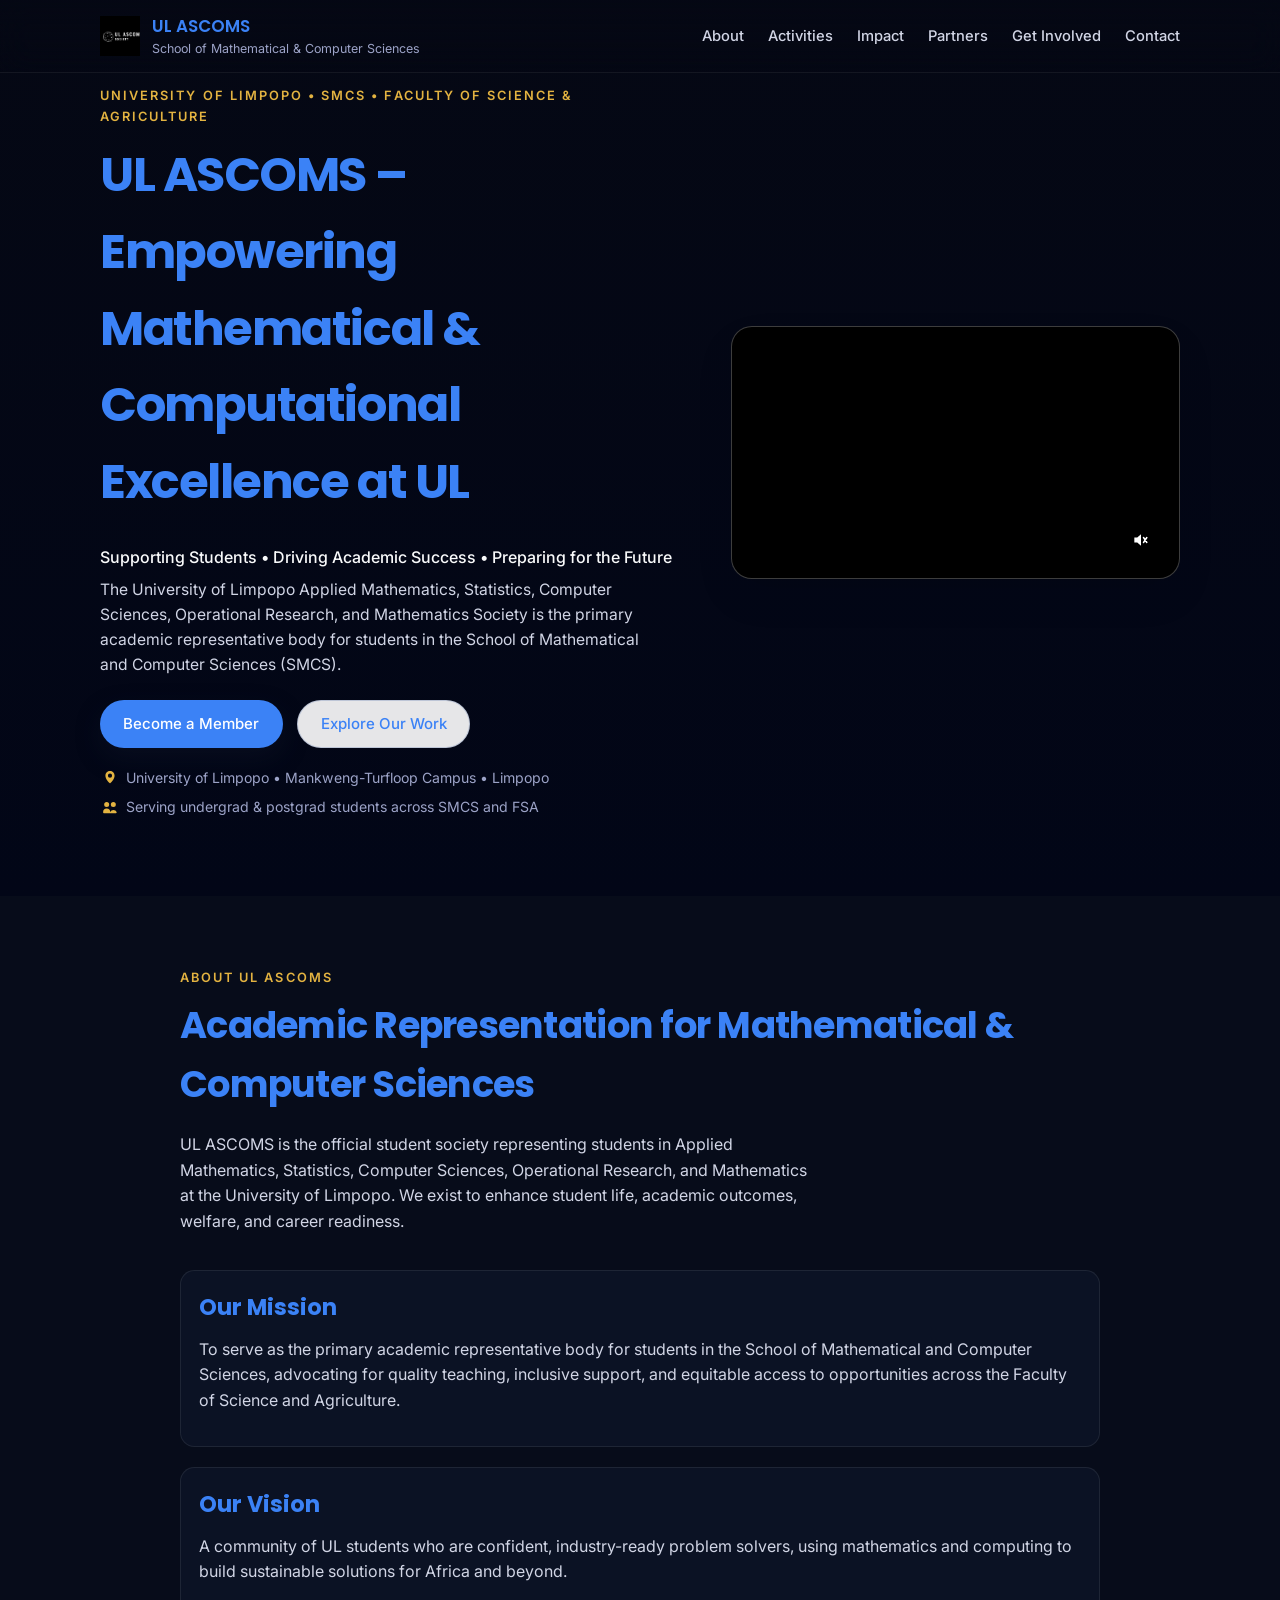
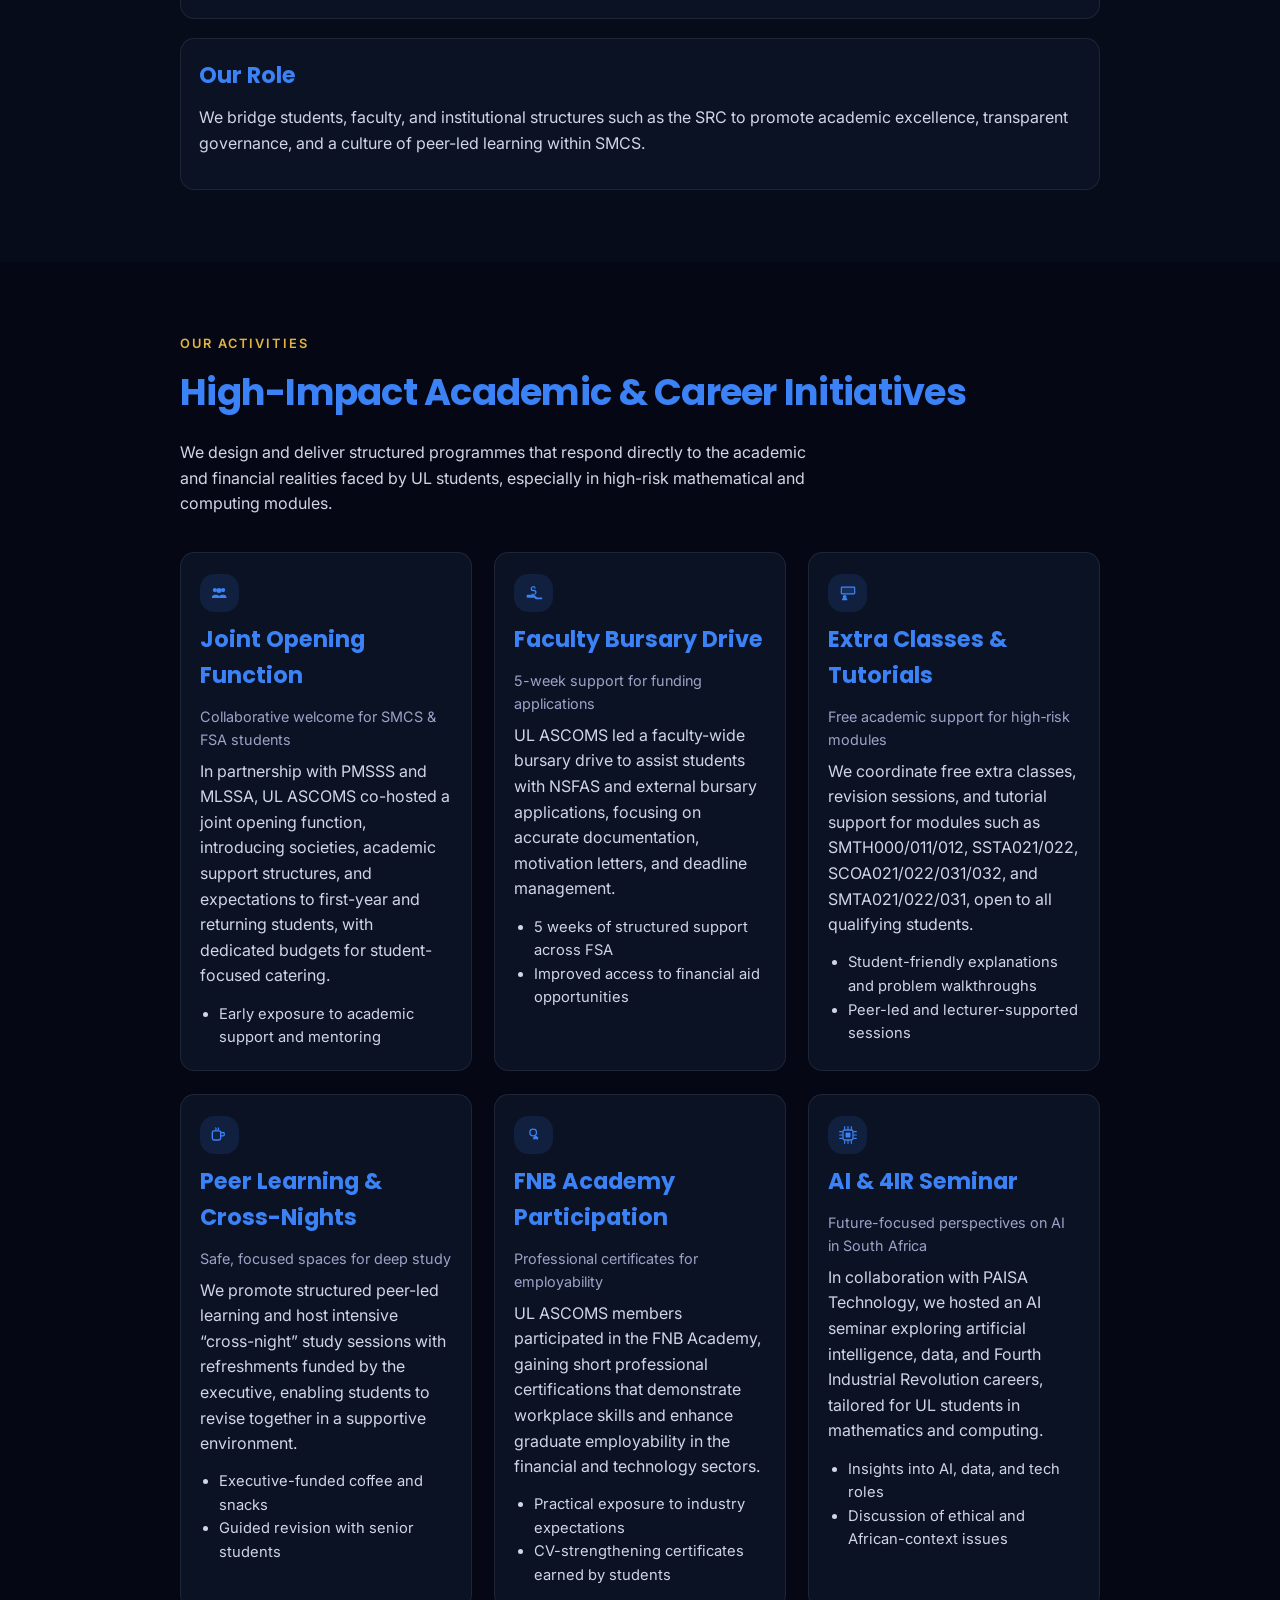
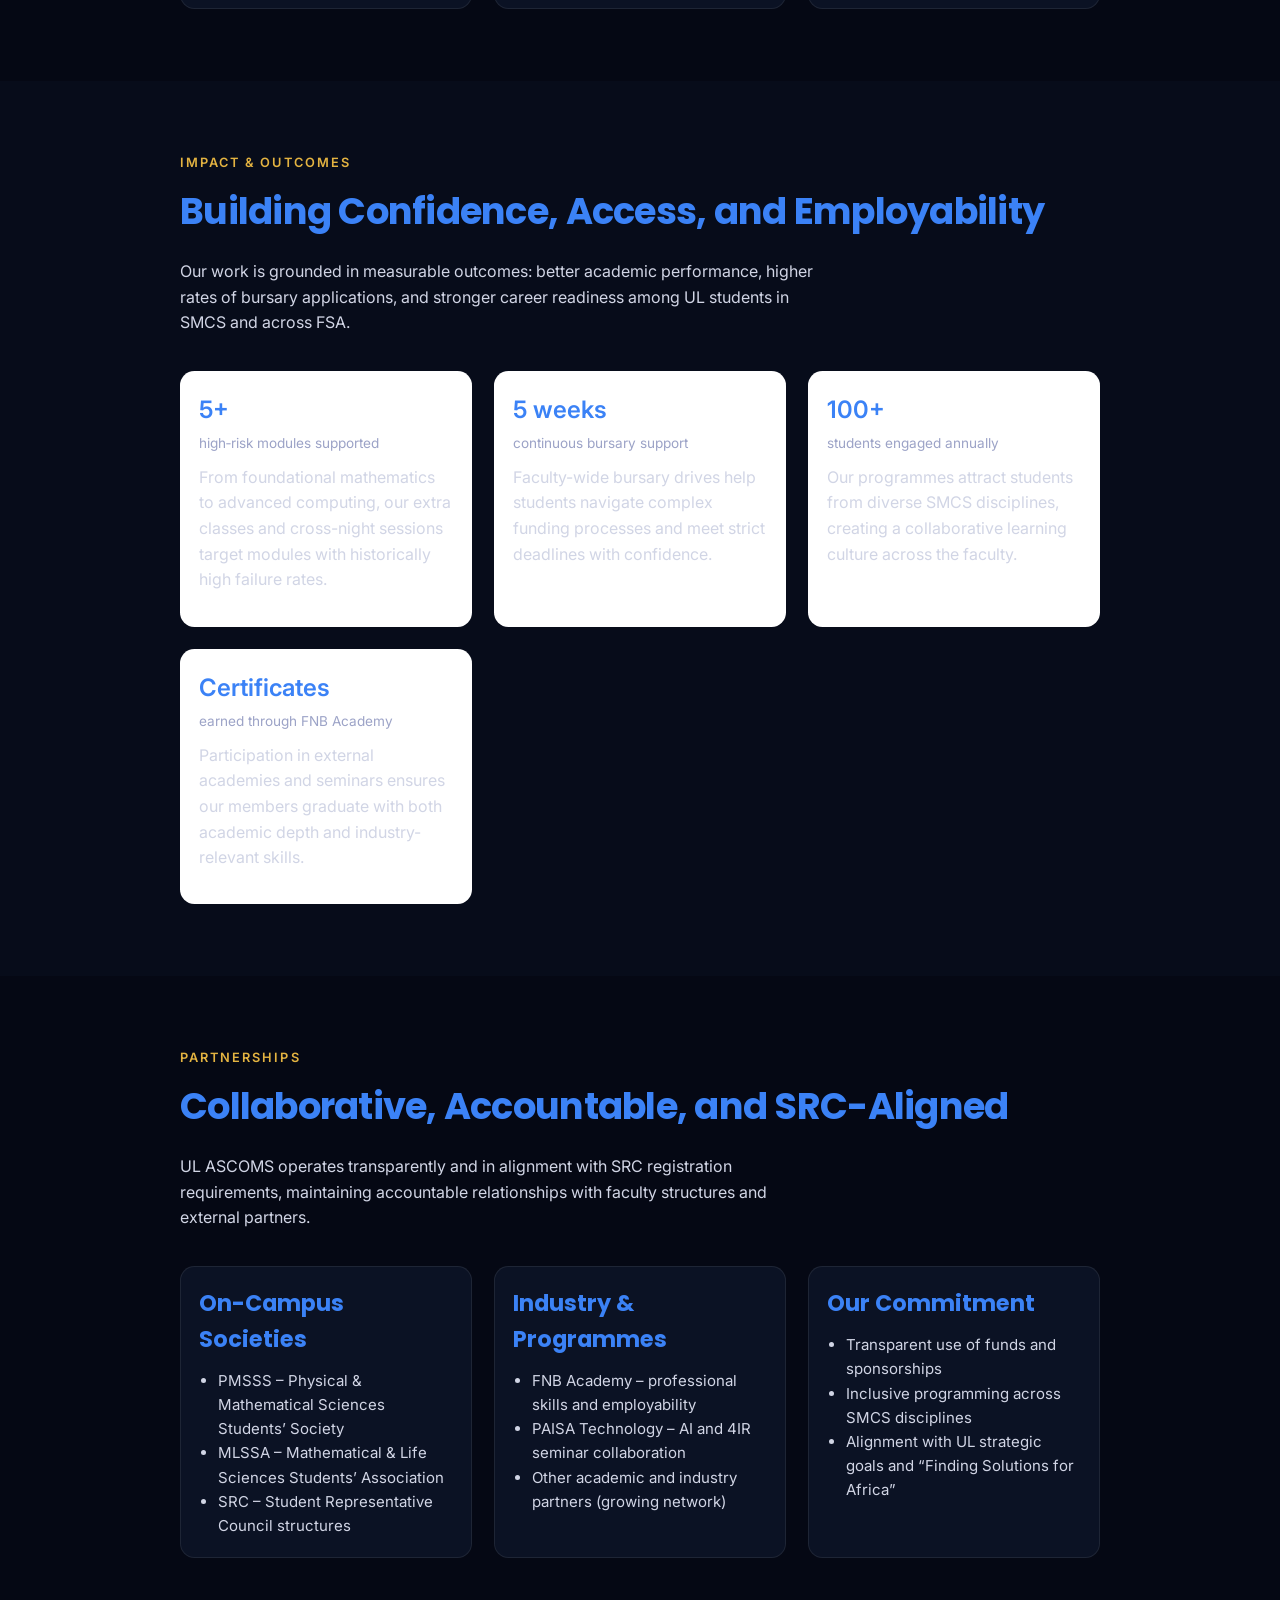
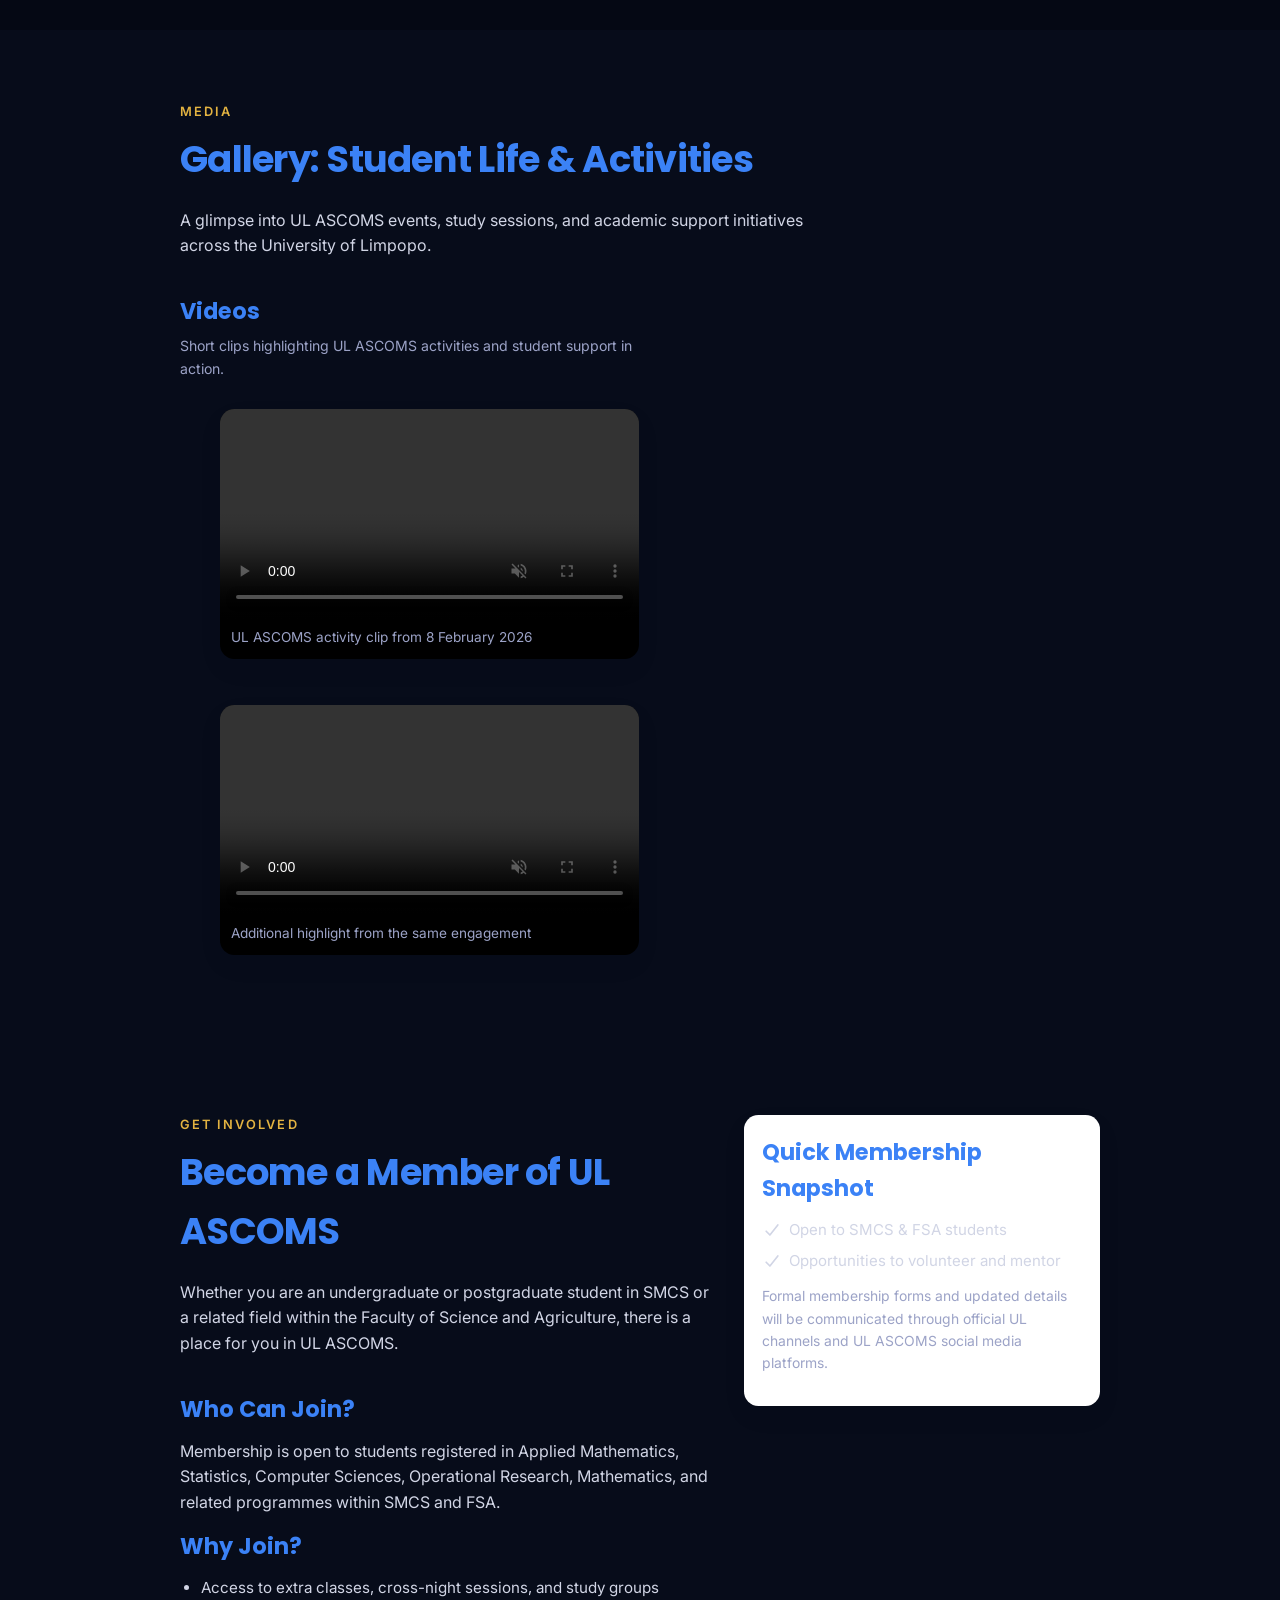
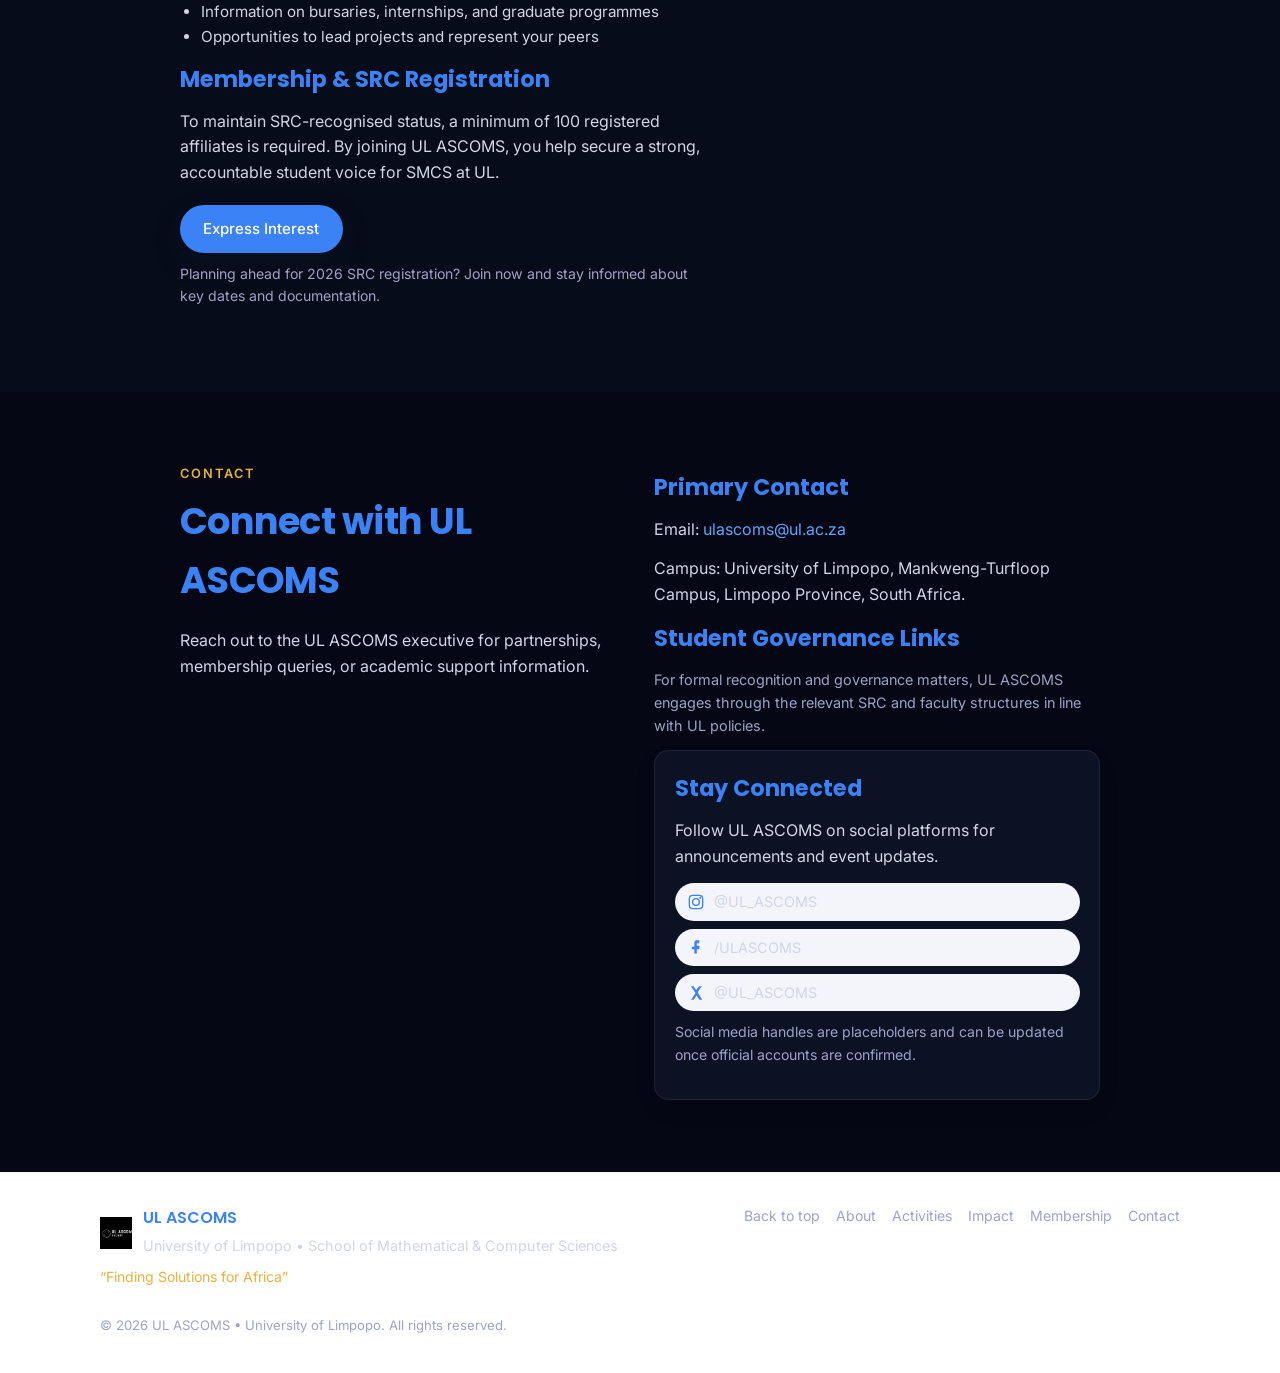
==== commit 28771183: "update links" ====
--- a/ULASCOMS_WEBSIRE/index.html
+++ b/ULASCOMS_WEBSIRE/index.html
@@ -493,7 +493,6 @@
           <div class="aside-card">
             <h3>Quick Membership Snapshot</h3>
             <ul class="aside-list">
-              <li><svg class="icon" aria-hidden="true"><use href="#check" xlink:href="#check"></use></svg> No joining fee for standard membership</li>
                             <li><svg class="icon" aria-hidden="true"><use href="#check" xlink:href="#check"></use></svg> Open to SMCS & FSA students</li>
                             <li><svg class="icon" aria-hidden="true"><use href="#check" xlink:href="#check"></use></svg> Opportunities to volunteer and mentor</li>
             </ul>
@@ -593,3 +592,4 @@
   <script src="script.js"></script>
 </body>
 </html>
+
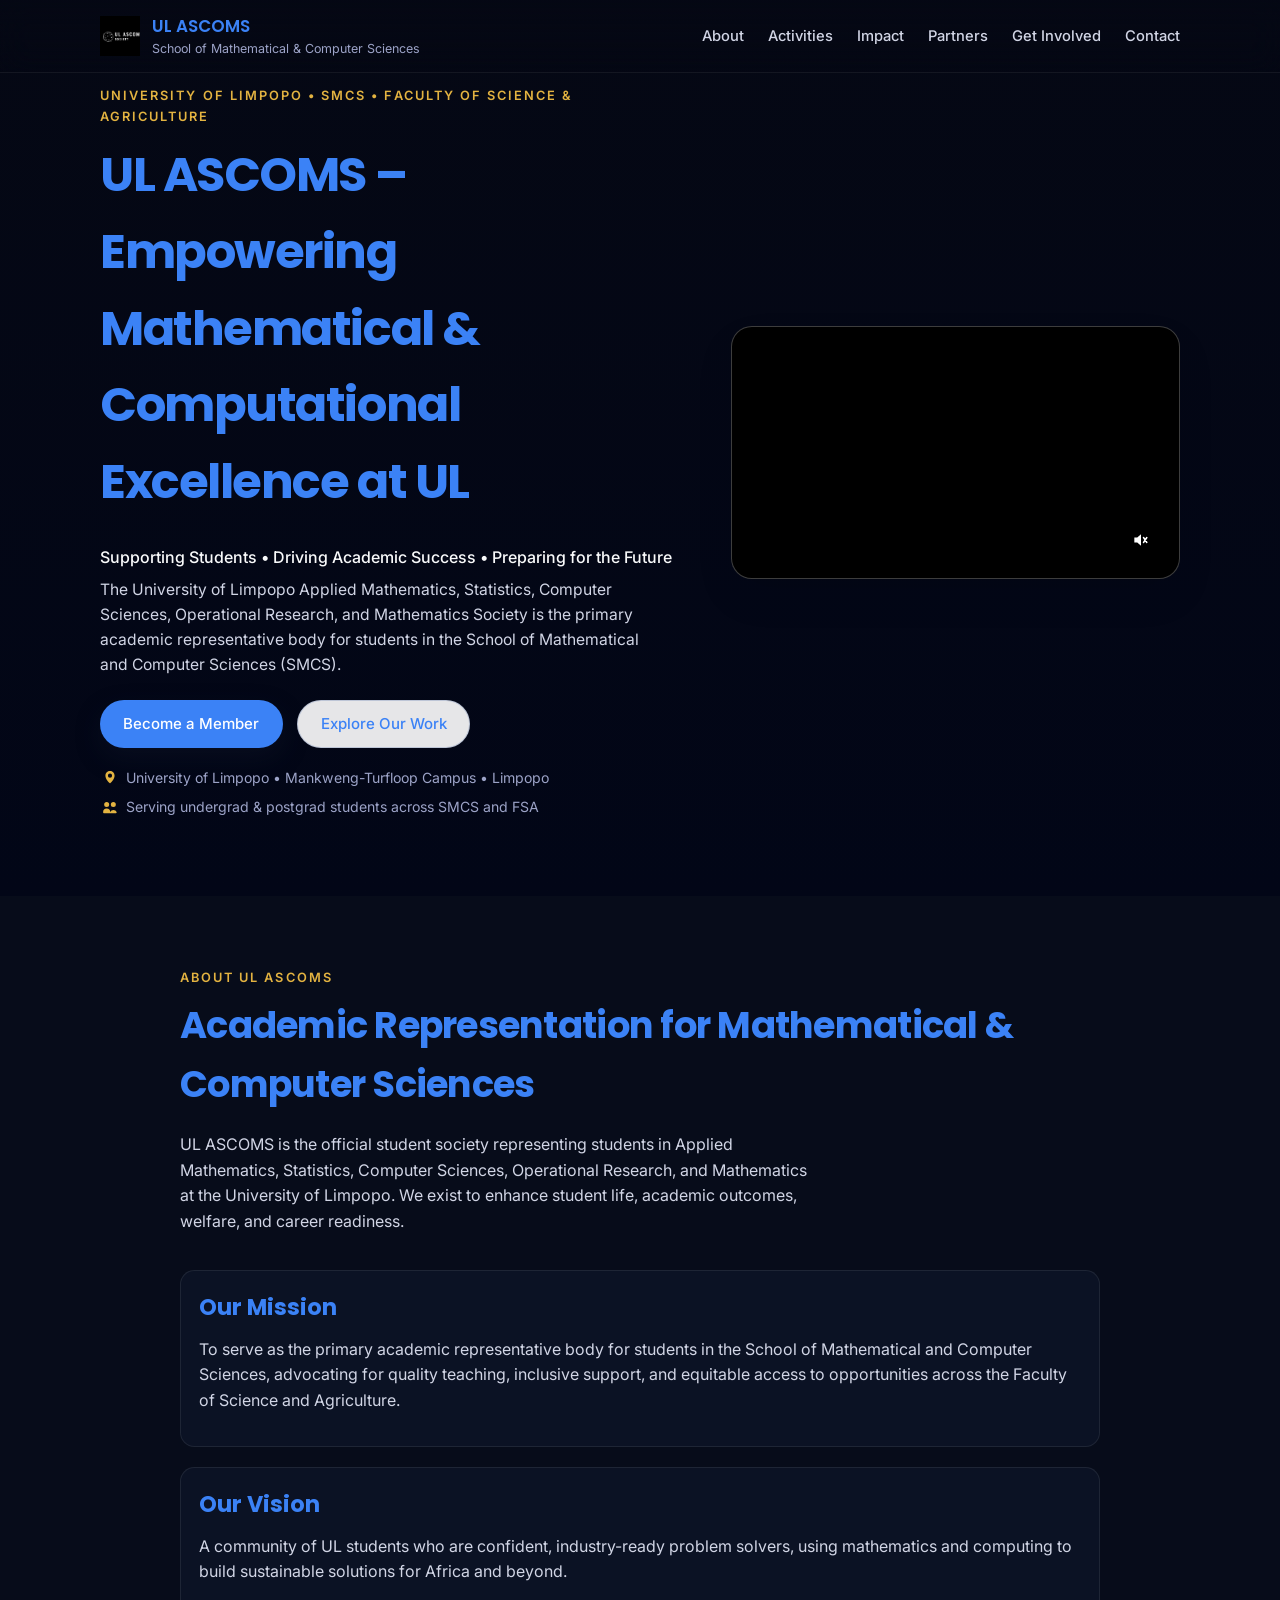
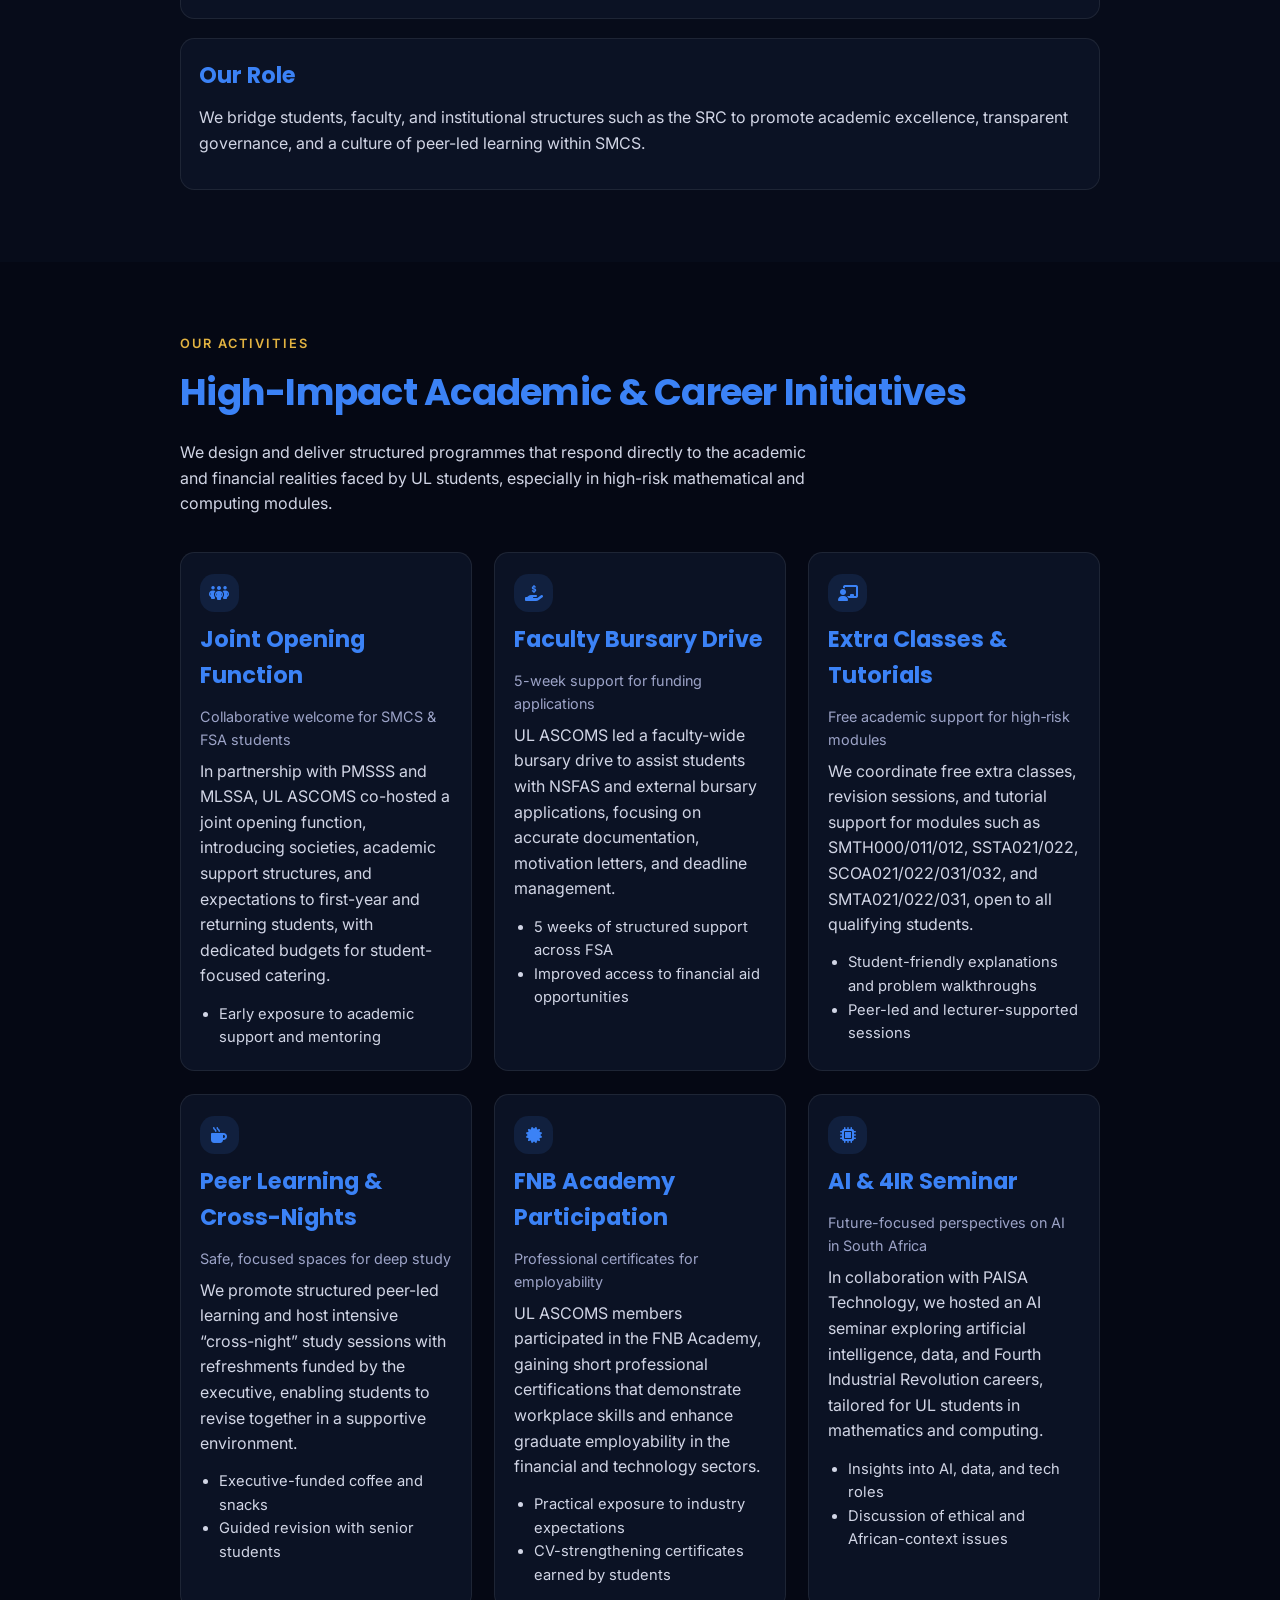
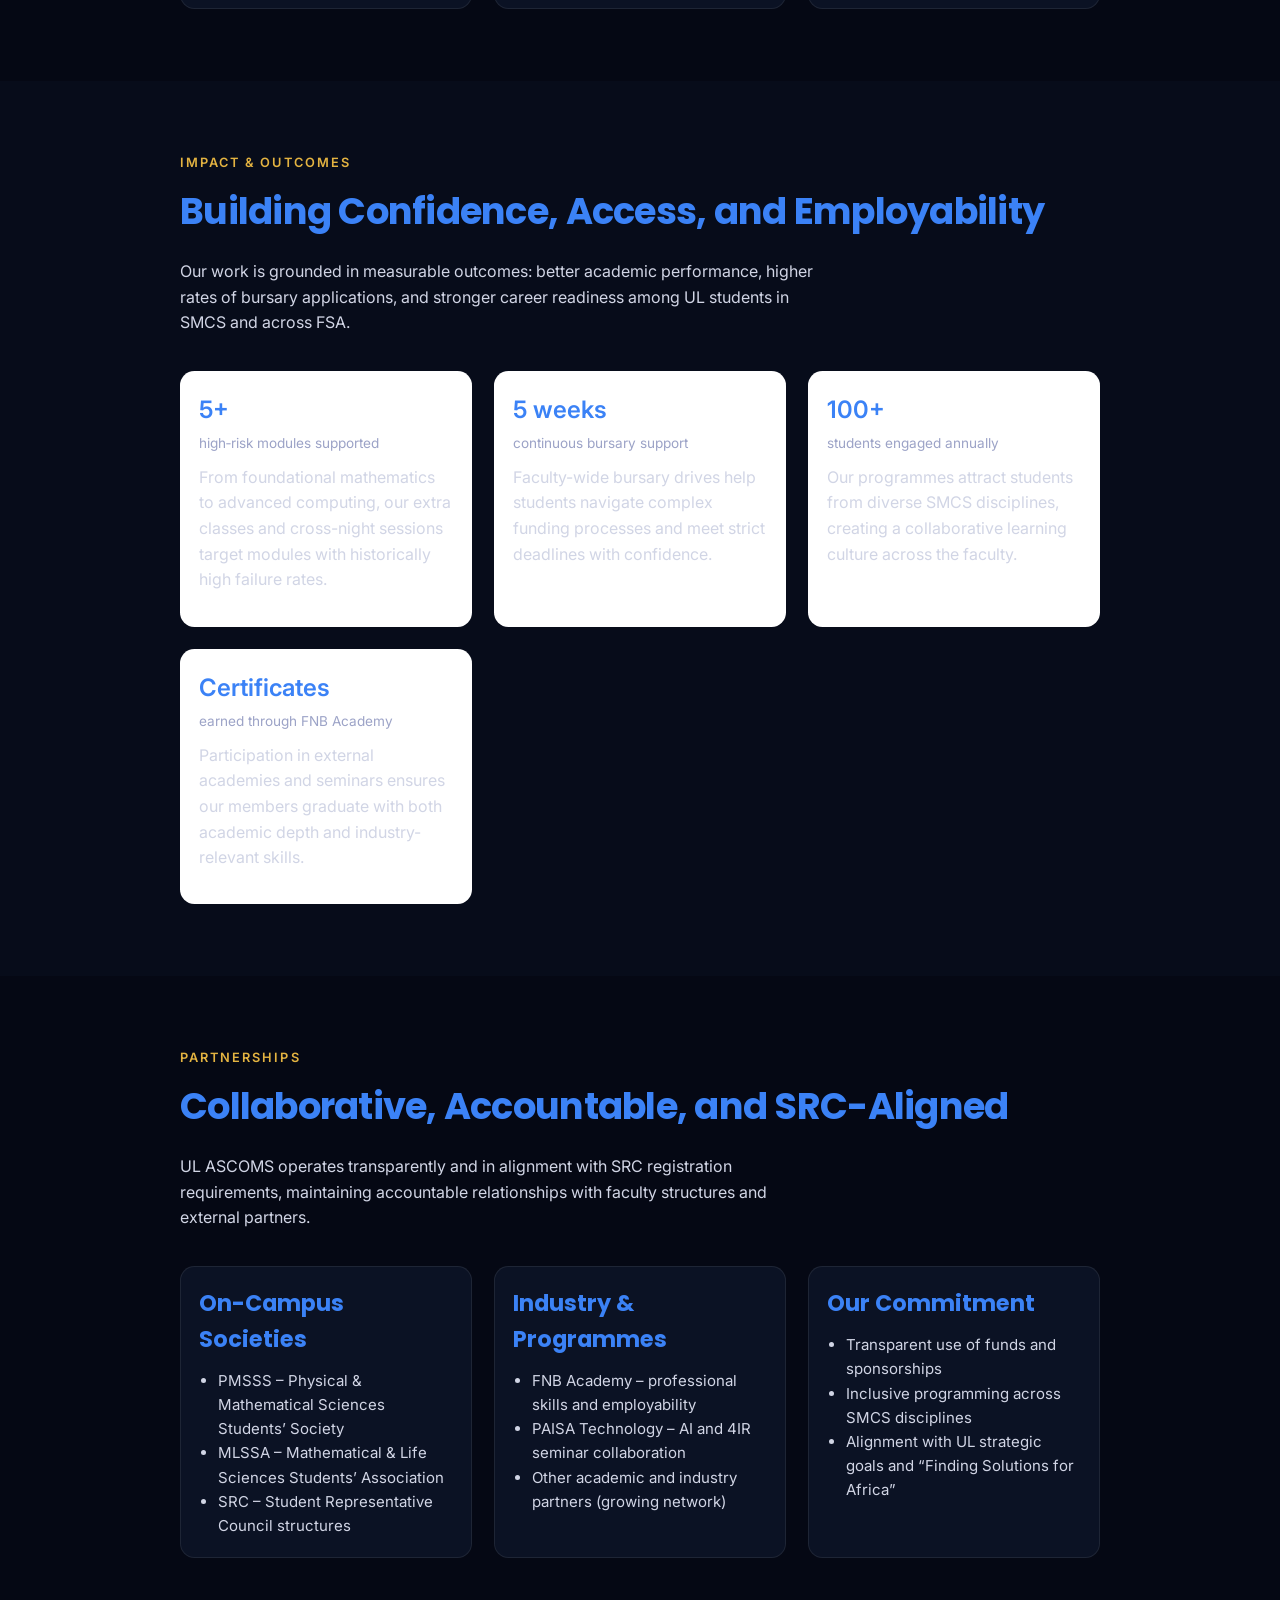
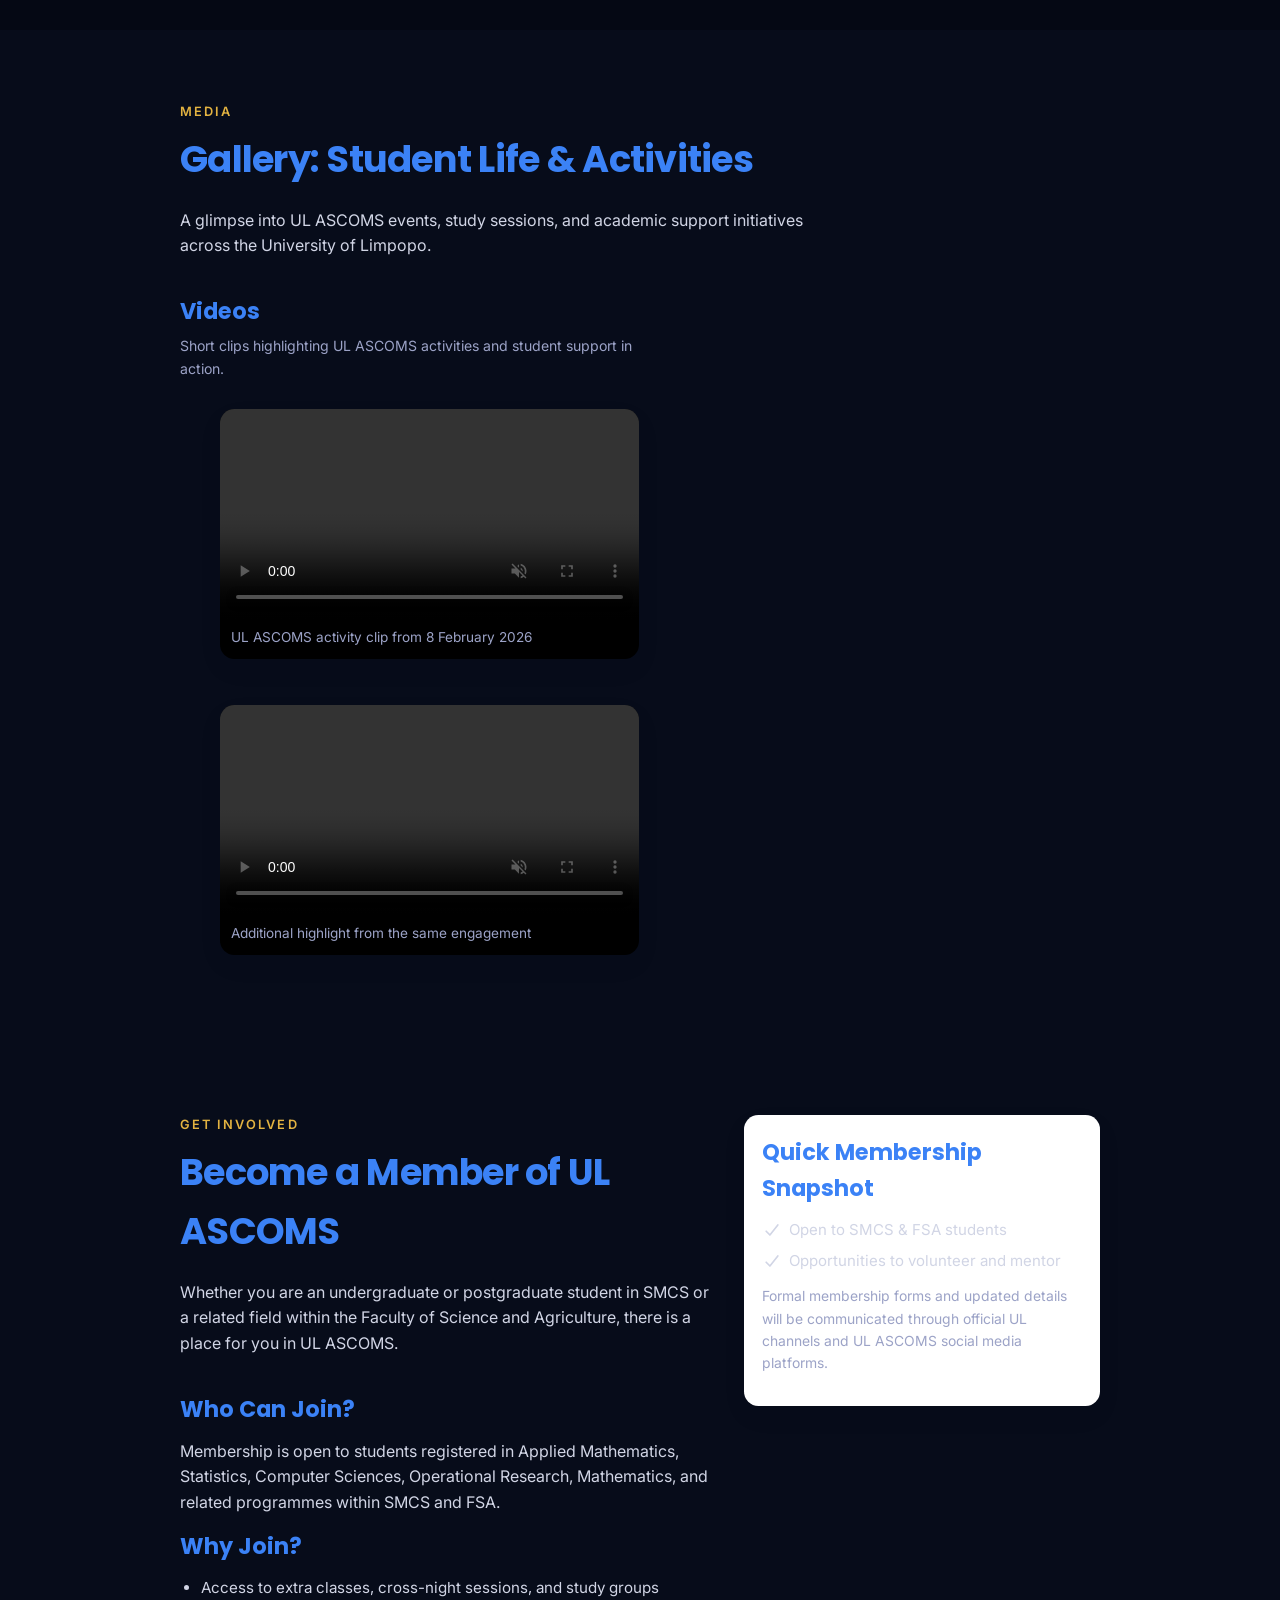
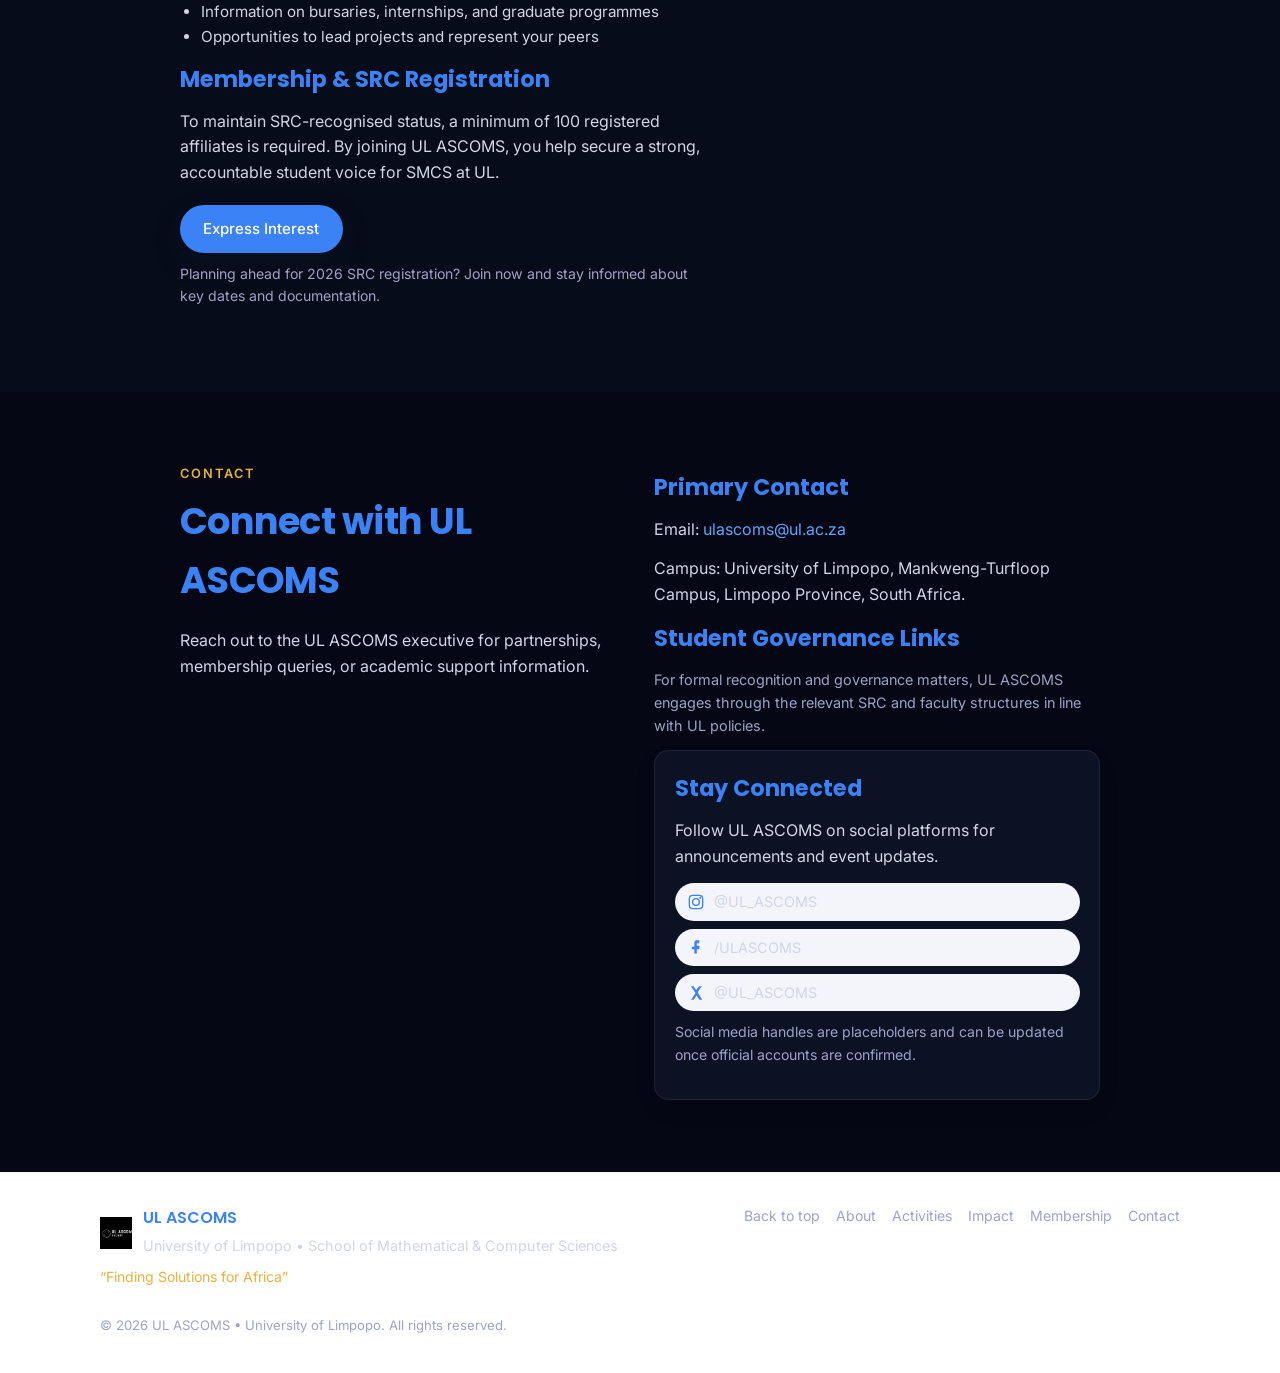
==== commit 679da5a4: "updating icons" ====
--- a/ULASCOMS_WEBSIRE/index.html
+++ b/ULASCOMS_WEBSIRE/index.html
@@ -8,6 +8,10 @@
 
   <!-- Favicon using UL ASCOMS logo -->
   <link rel="icon" type="image/png" href="ulascomslogo.jpg" />
+  <link
+    rel="stylesheet"
+    href="https://cdnjs.cloudflare.com/ajax/libs/font-awesome/6.5.1/css/all.min.css"
+  />
 
   <!-- Google Fonts -->
   <link rel="preconnect" href="https://fonts.googleapis.com" />
@@ -213,9 +217,10 @@
         <div class="activities-grid">
           <!-- Joint Opening Function -->
           <article class="card">
-            <div class="card-icon">
-              <svg class="icon" aria-hidden="true"><use href="#people-group" xlink:href="#people-group"></use></svg>
-            </div>
+          <div class="card-icon">
+              <i class="fa-solid fa-people-group" aria-hidden="true"></i>
+          </div>
+
             <h3>Joint Opening Function</h3>
             <p class="card-tagline">Collaborative welcome for SMCS & FSA students</p>
             <p>
@@ -229,8 +234,9 @@
           <!-- Bursary Drive -->
           <article class="card">
             <div class="card-icon">
-              <svg class="icon" aria-hidden="true"><use href="#hand-holding-dollar" xlink:href="#hand-holding-dollar"></use></svg>
-            </div>
+              <i class="fa-solid fa-hand-holding-dollar" aria-hidden="true"></i>
+            </div>
+
             <h3>Faculty Bursary Drive</h3>
             <p class="card-tagline">5-week support for funding applications</p>
             <p>
@@ -245,8 +251,9 @@
           <!-- Extra Classes -->
           <article class="card">
             <div class="card-icon">
-              <svg class="icon" aria-hidden="true"><use href="#chalkboard-teacher" xlink:href="#chalkboard-teacher"></use></svg>
-            </div>
+              <i class="fa-solid fa-chalkboard-user" aria-hidden="true"></i>
+            </div>
+
             <h3>Extra Classes & Tutorials</h3>
             <p class="card-tagline">Free academic support for high‑risk modules</p>
             <p>
@@ -261,8 +268,9 @@
           <!-- Peer Learning & Cross-Nights -->
           <article class="card">
             <div class="card-icon">
-              <svg class="icon" aria-hidden="true"><use href="#mug-hot" xlink:href="#mug-hot"></use></svg>
-            </div>
+              <i class="fa-solid fa-mug-hot" aria-hidden="true"></i>
+            </div>
+
             <h3>Peer Learning & Cross-Nights</h3>
             <p class="card-tagline">Safe, focused spaces for deep study</p>
             <p>
@@ -277,8 +285,9 @@
           <!-- FNB Academy -->
           <article class="card">
             <div class="card-icon">
-              <svg class="icon" aria-hidden="true"><use href="#certificate" xlink:href="#certificate"></use></svg>
-            </div>
+              <i class="fa-solid fa-certificate" aria-hidden="true"></i>
+            </div>
+
             <h3>FNB Academy Participation</h3>
             <p class="card-tagline">Professional certificates for employability</p>
             <p>
@@ -293,8 +302,9 @@
           <!-- AI Seminar -->
           <article class="card">
             <div class="card-icon">
-              <svg class="icon" aria-hidden="true"><use href="#microchip" xlink:href="#microchip"></use></svg>
-            </div>
+              <i class="fa-solid fa-microchip" aria-hidden="true"></i>
+            </div>
+
             <h3>AI & 4IR Seminar</h3>
             <p class="card-tagline">Future-focused perspectives on AI in South Africa</p>
             <p>
@@ -593,3 +603,4 @@
 </body>
 </html>
 
+
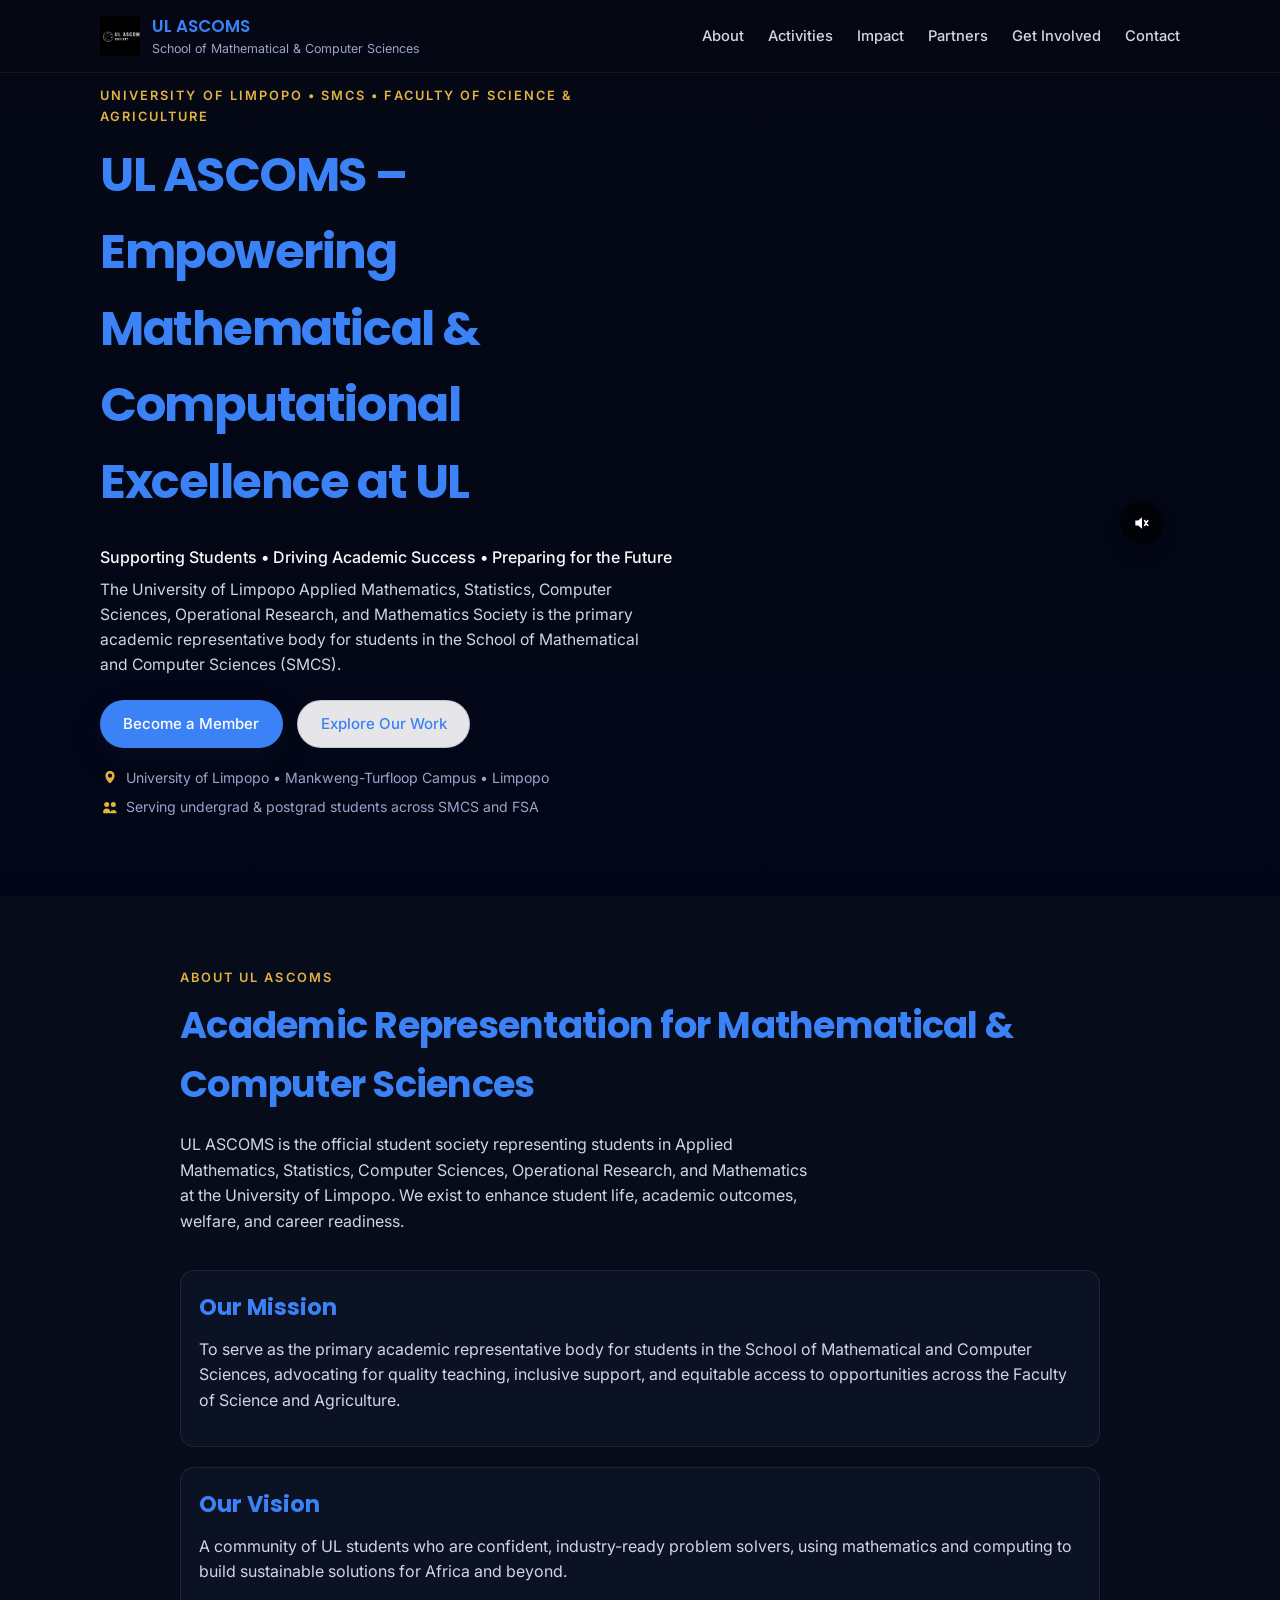
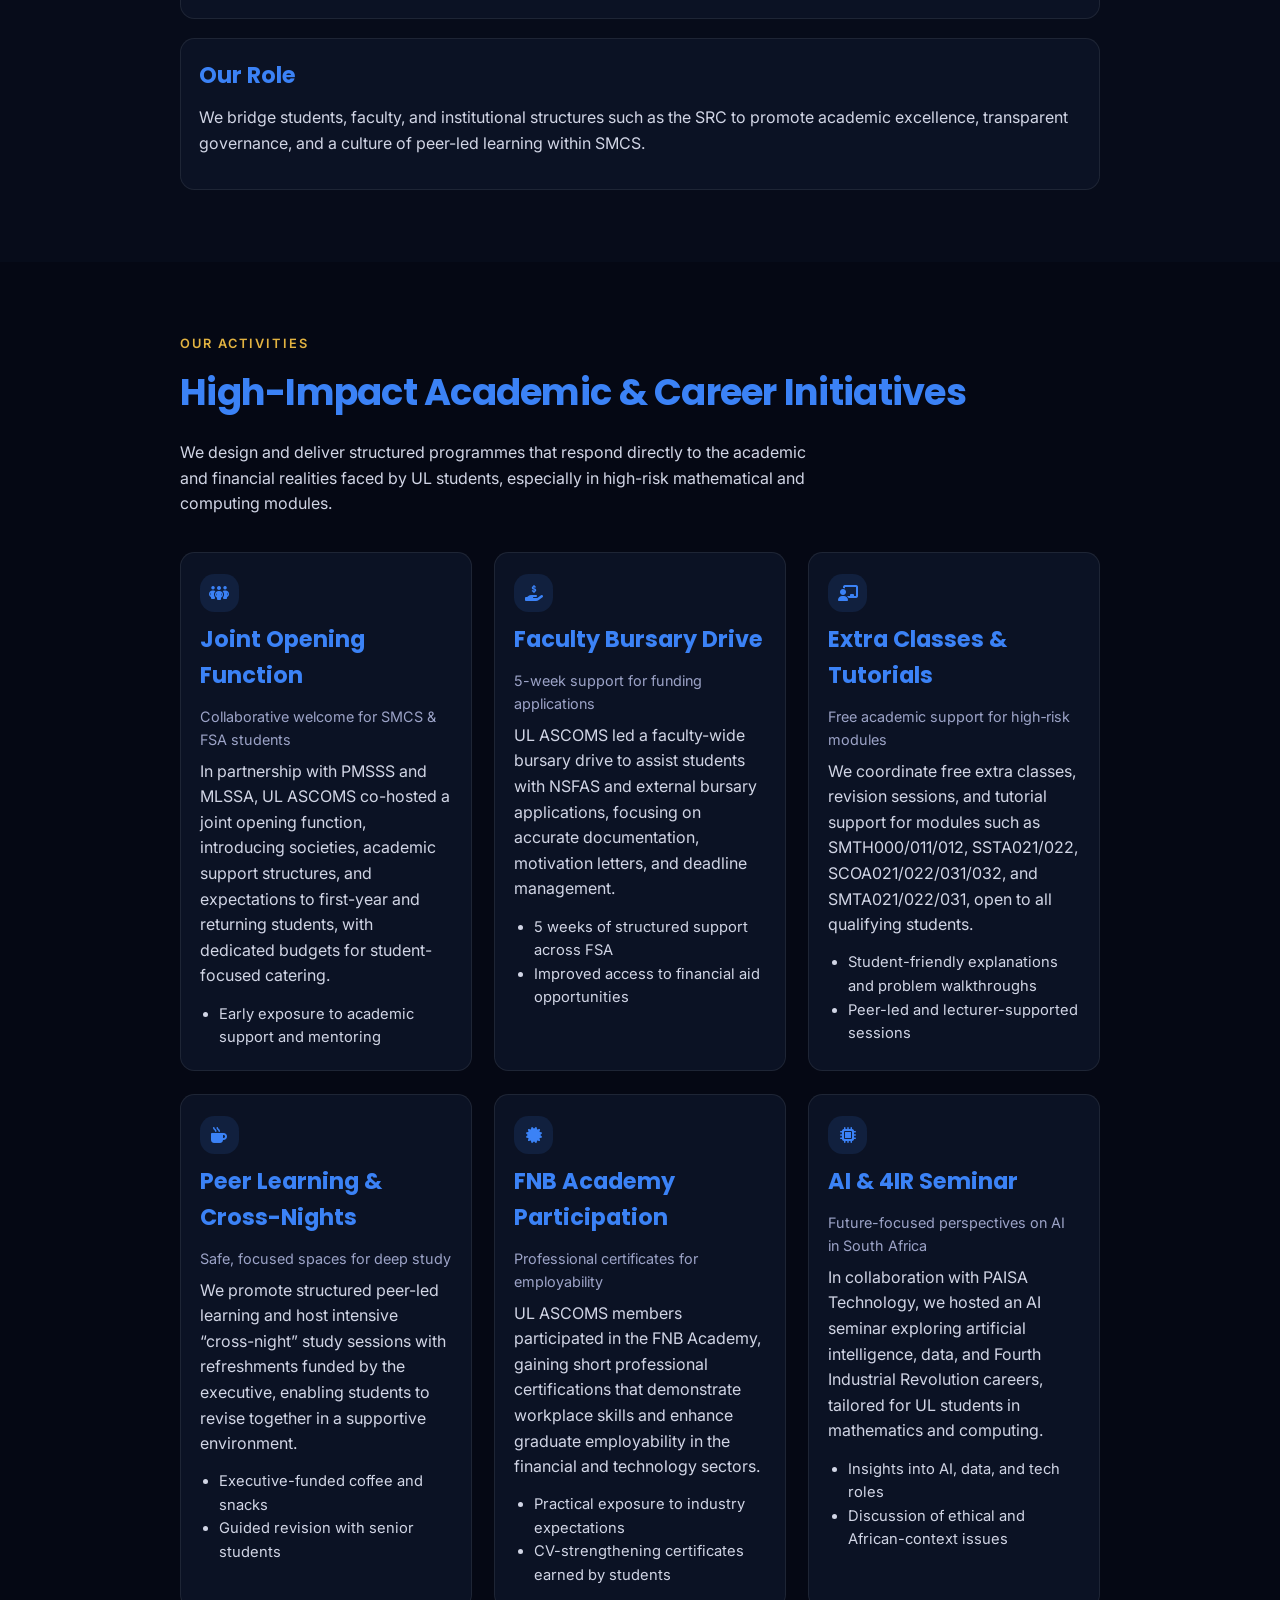
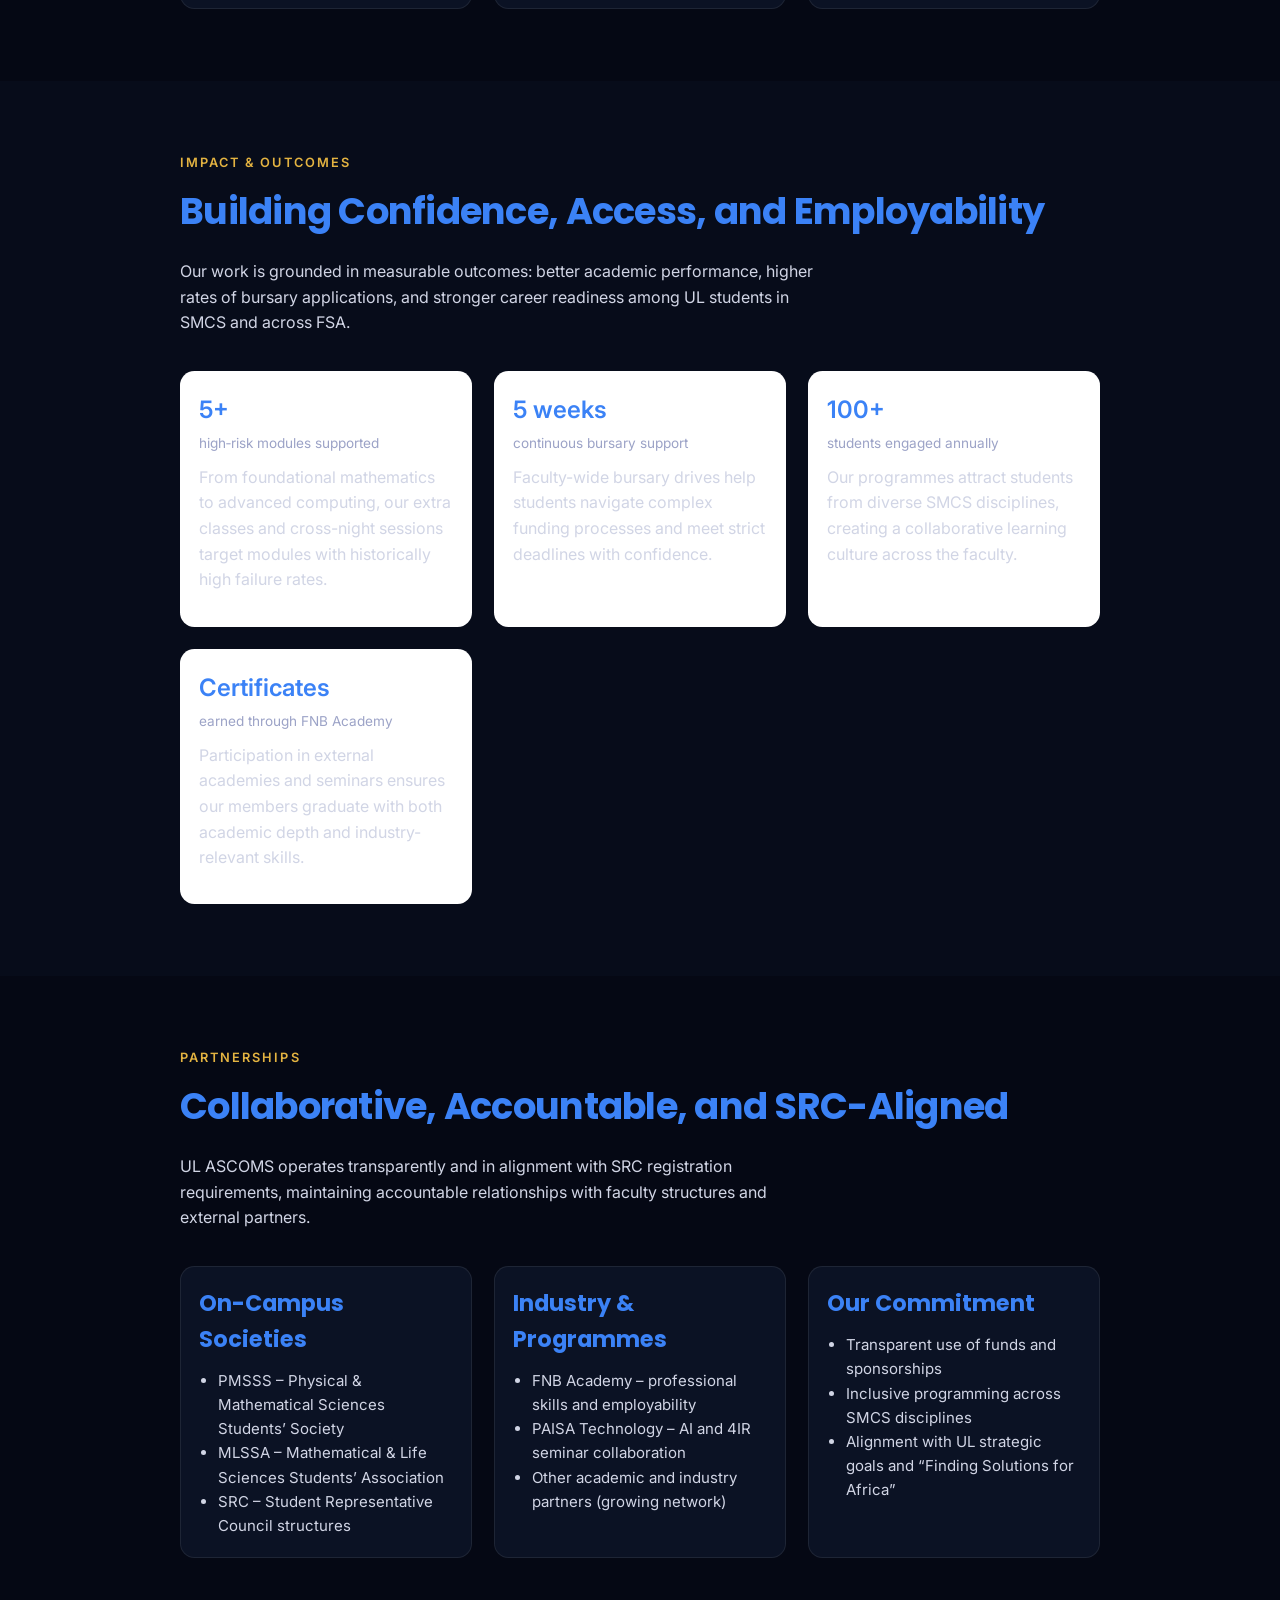
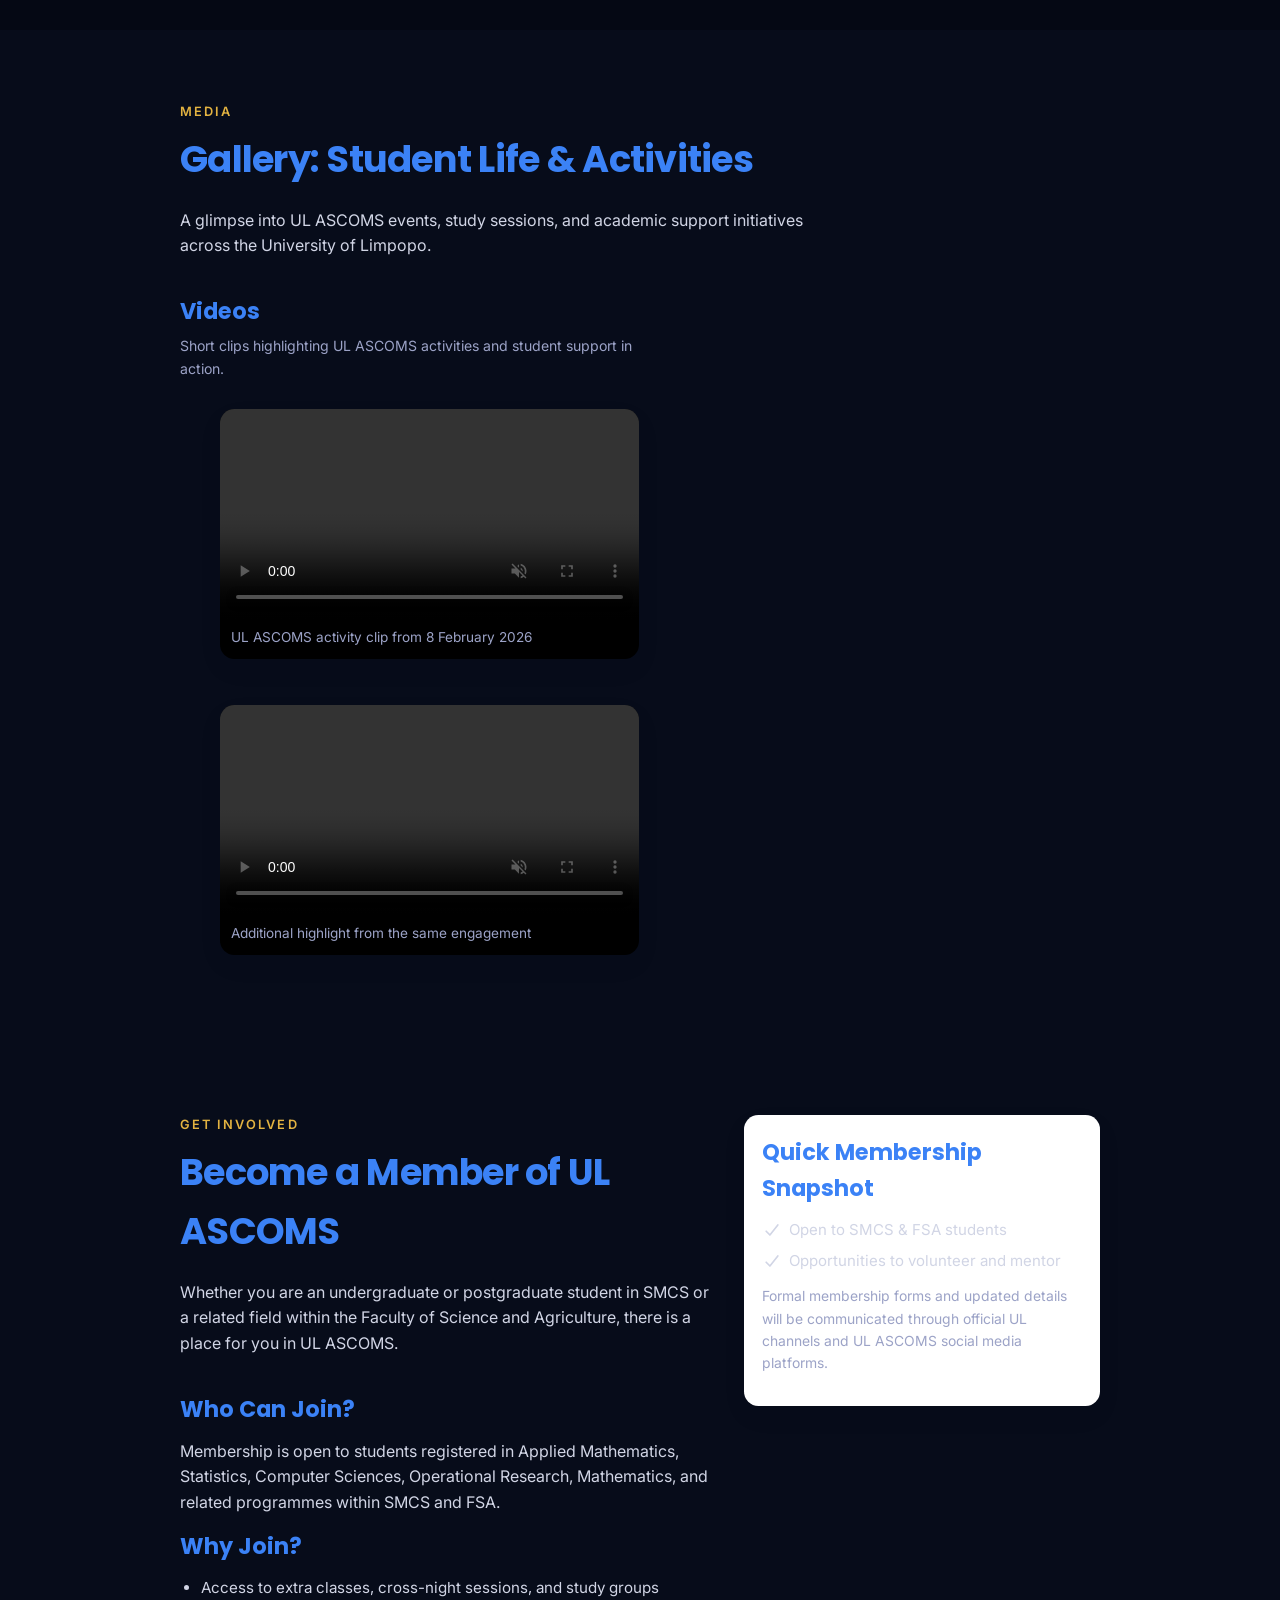
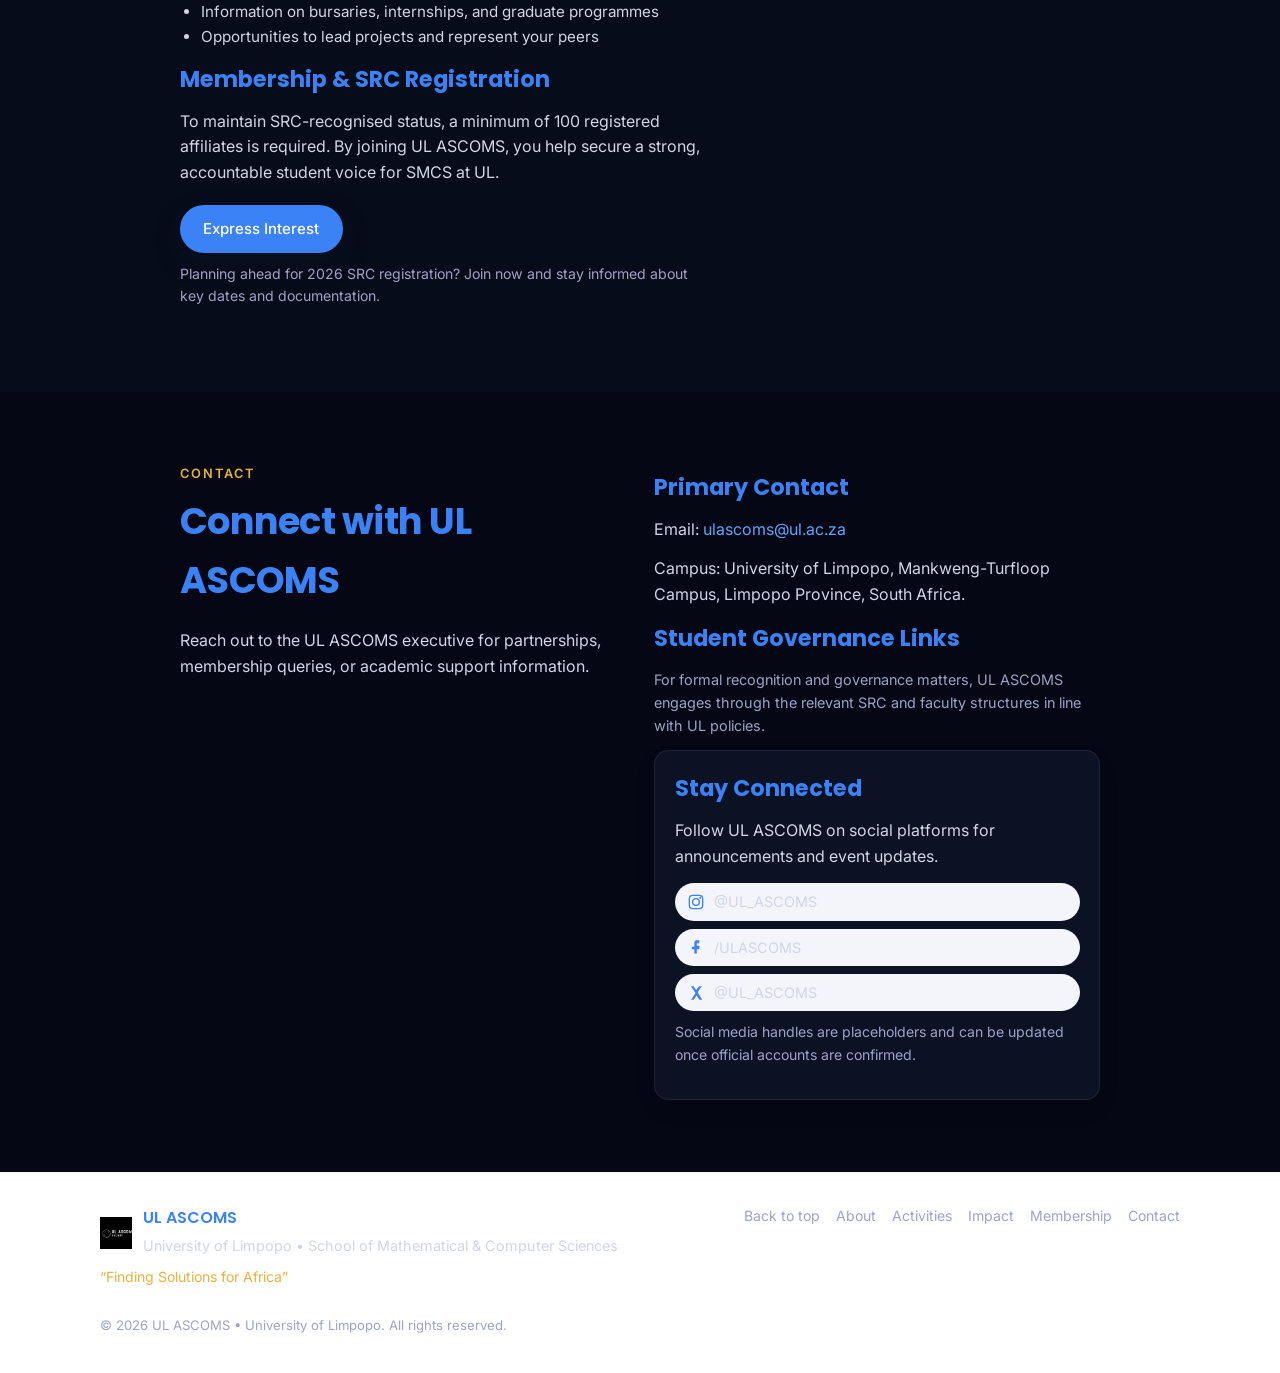
==== commit 2c7b4eb7: "edit video size" ====
--- a/ULASCOMS_WEBSIRE/index.html
+++ b/ULASCOMS_WEBSIRE/index.html
@@ -148,7 +148,7 @@
         </div>
 
         <div class="hero-visual fade-in" aria-label="UL ASCOMS promotional video">
-          <figure class="hero-video-frame">
+          <figure class="hero-video-frame1">
             <video
               id="heroVideo"
               class="hero-video-element"
@@ -604,3 +604,4 @@
 </html>
 
 
+
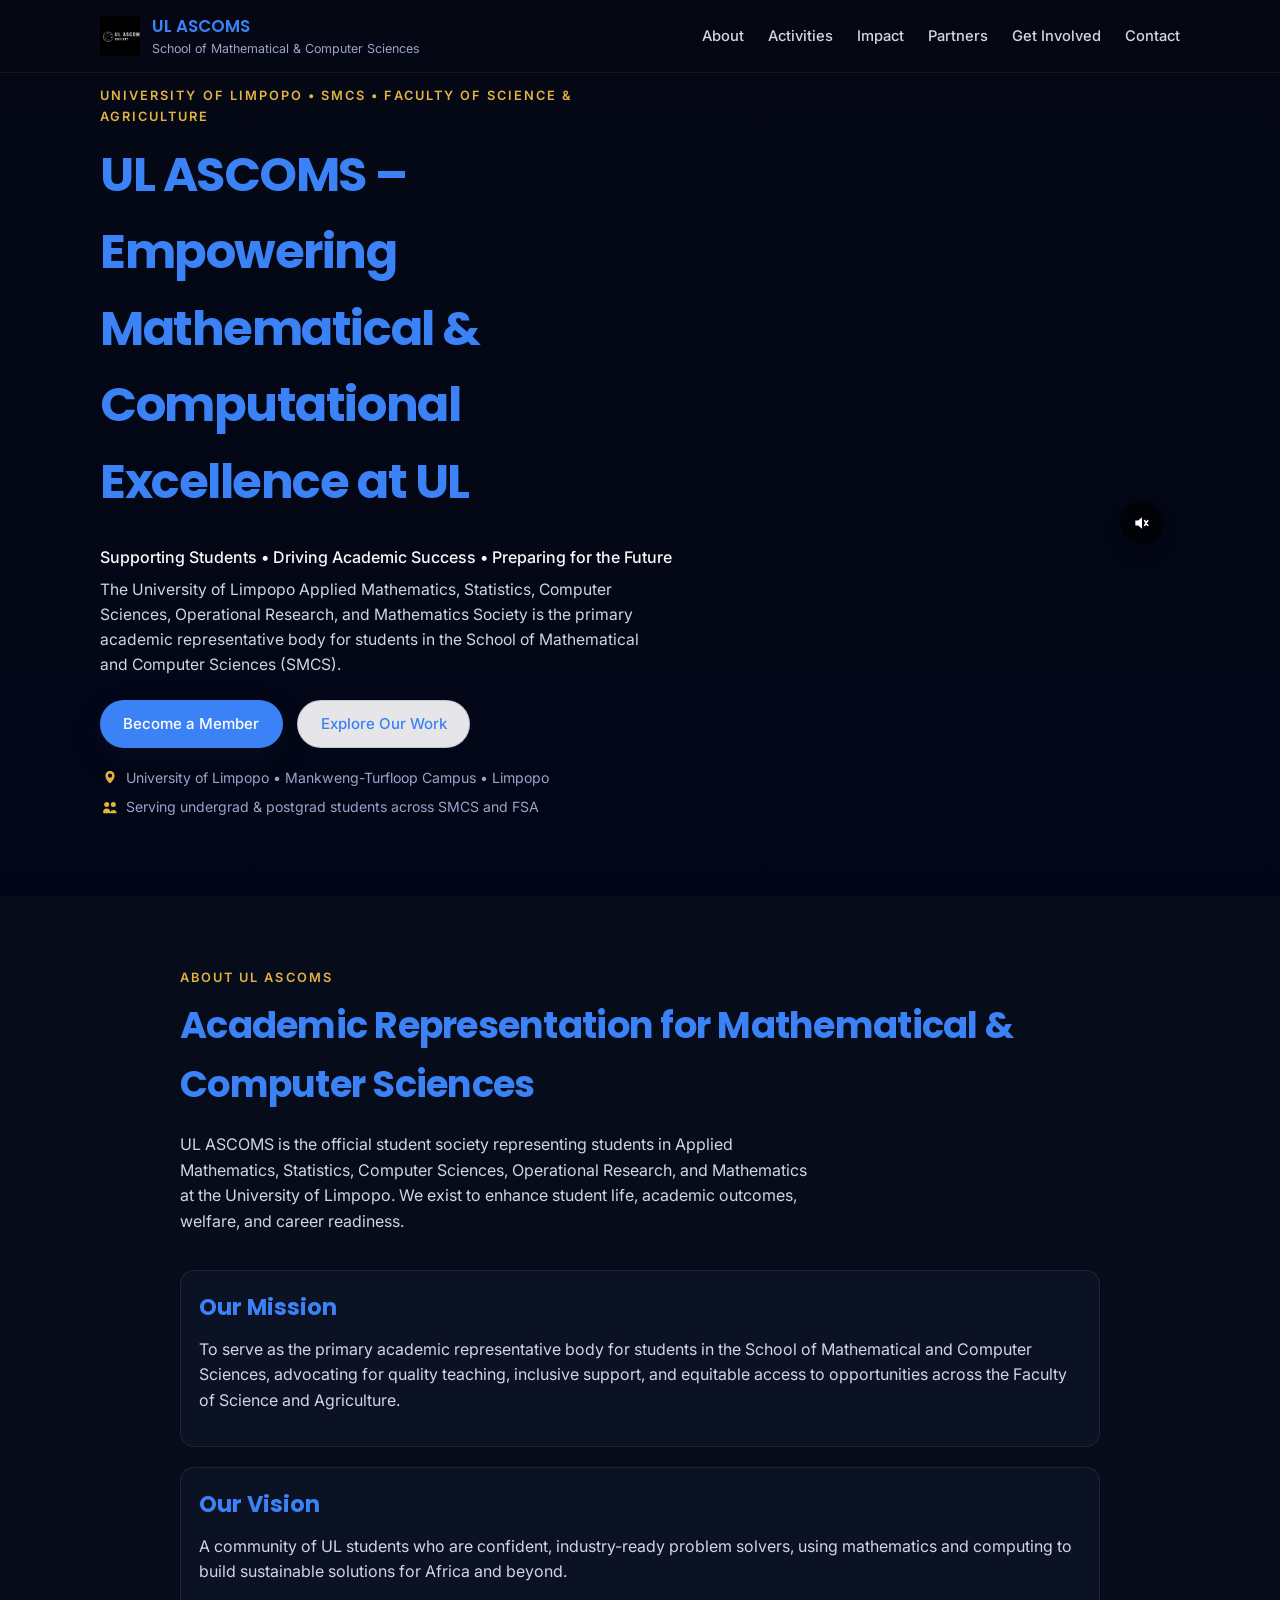
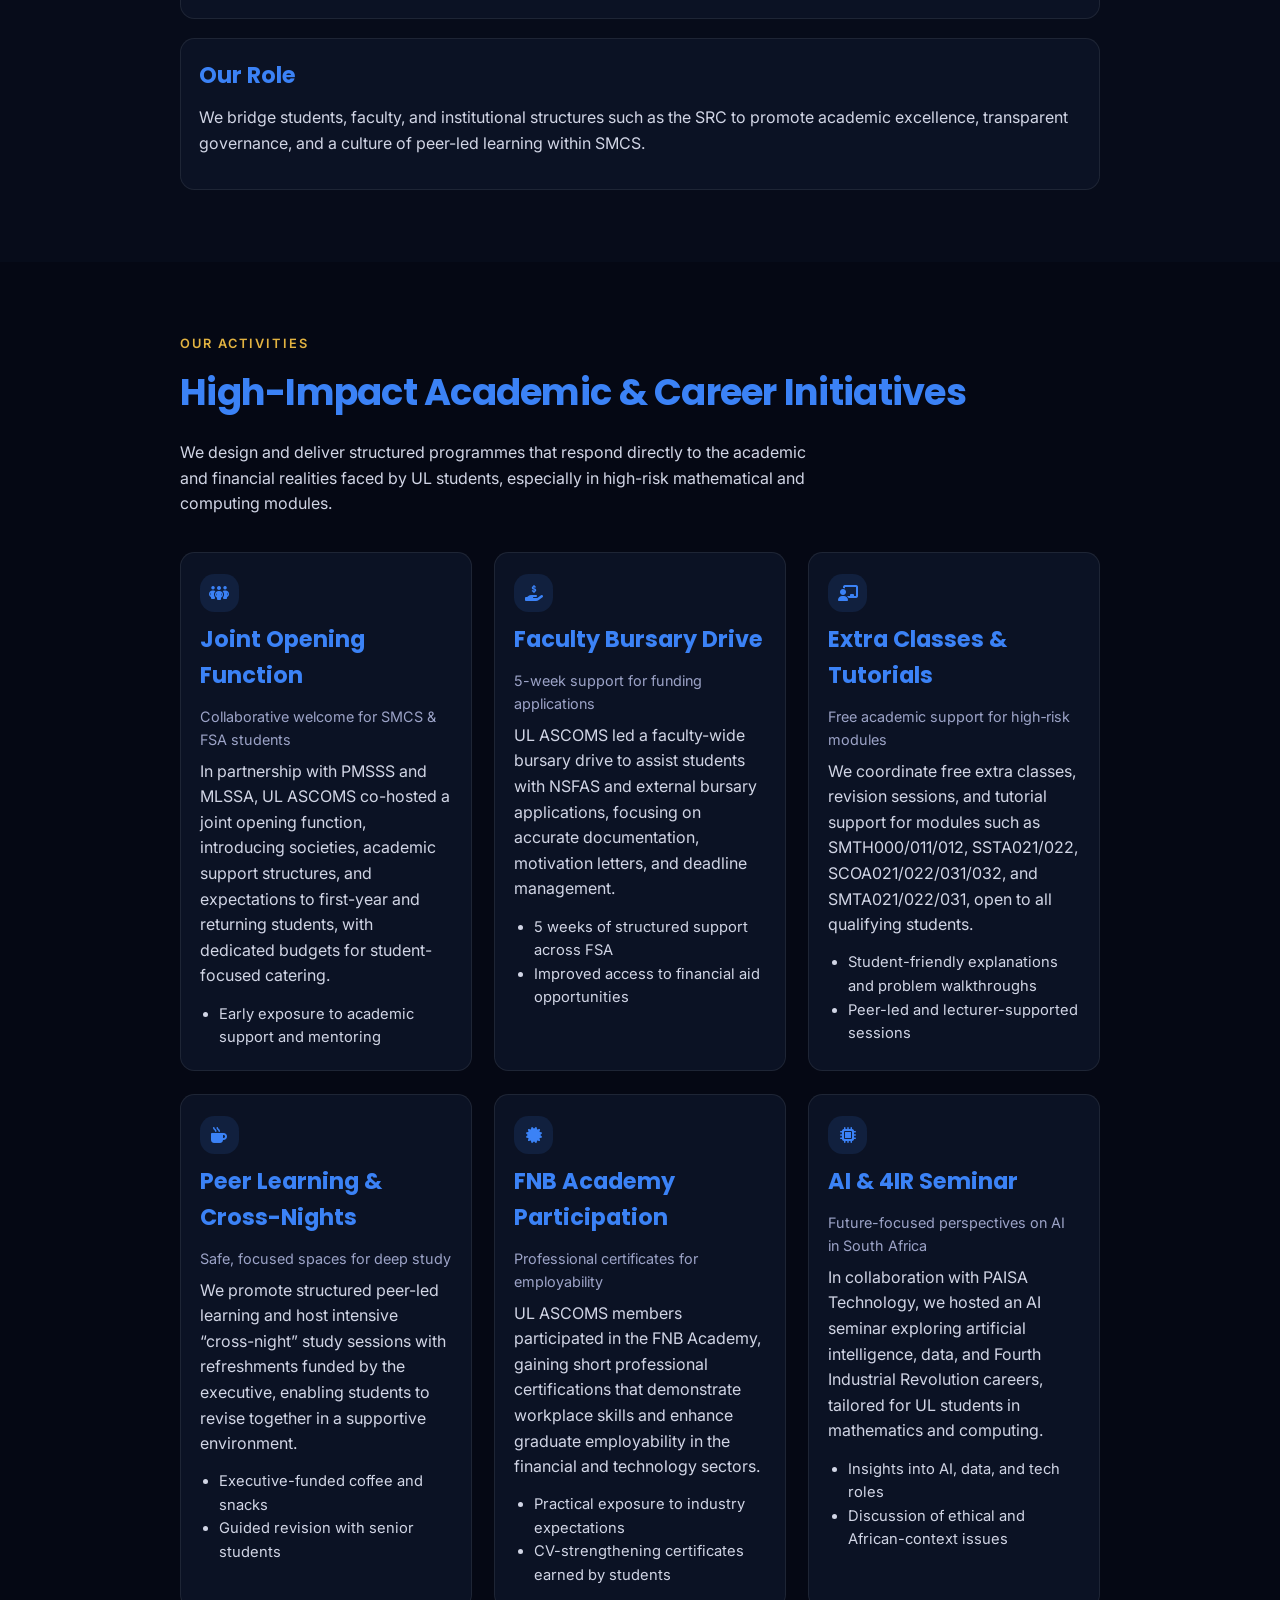
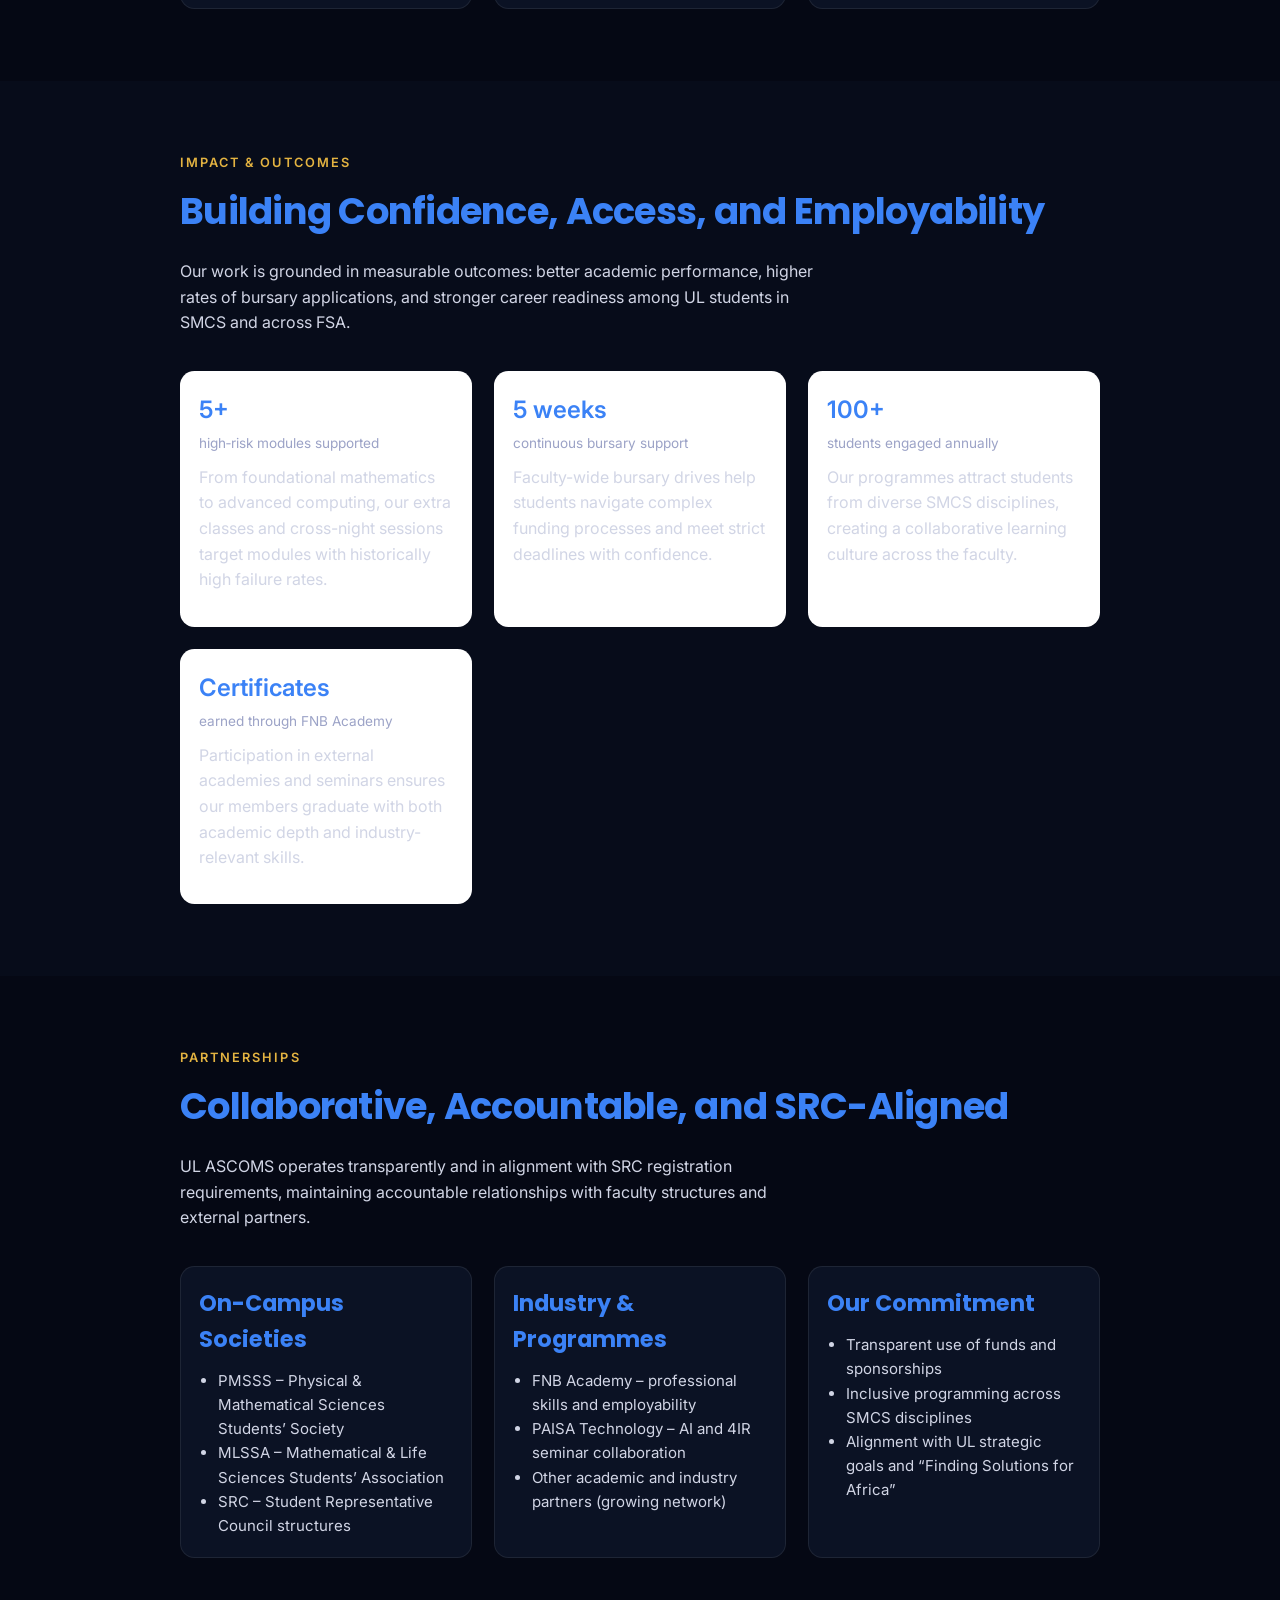
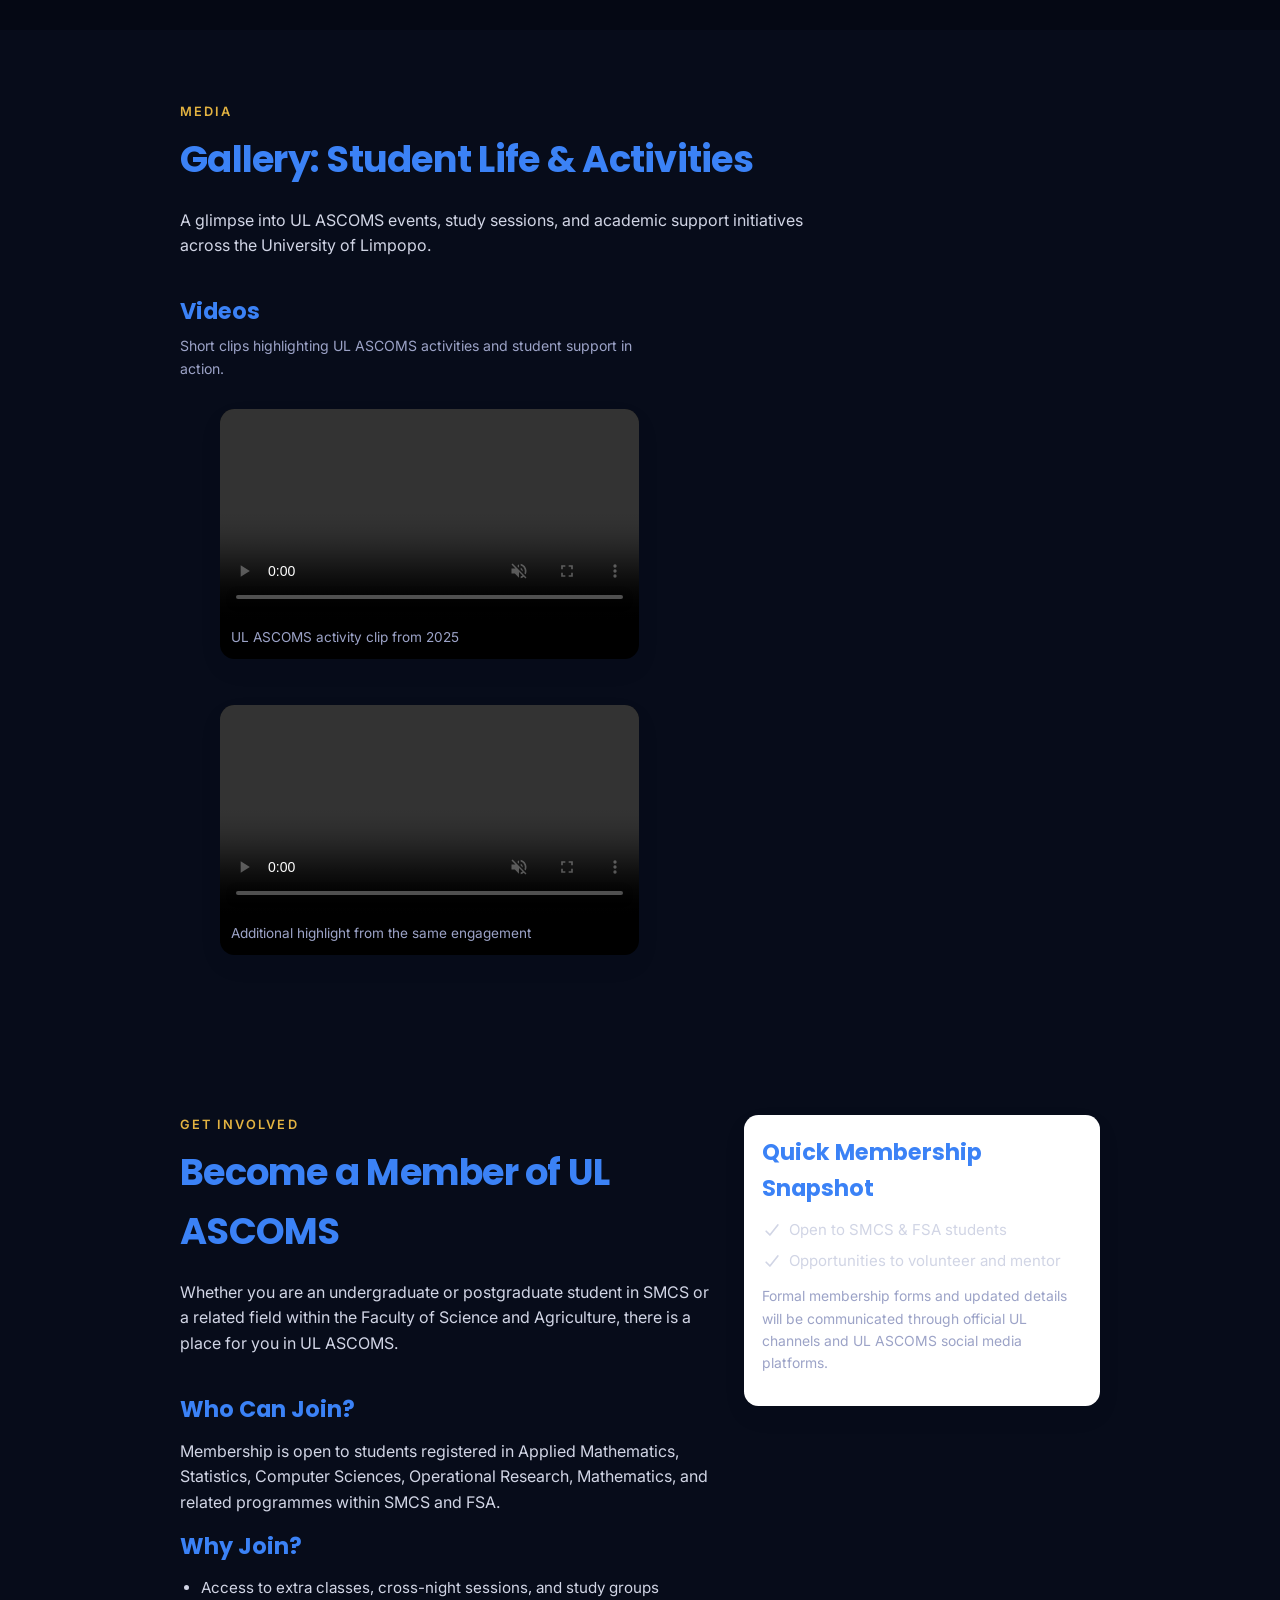
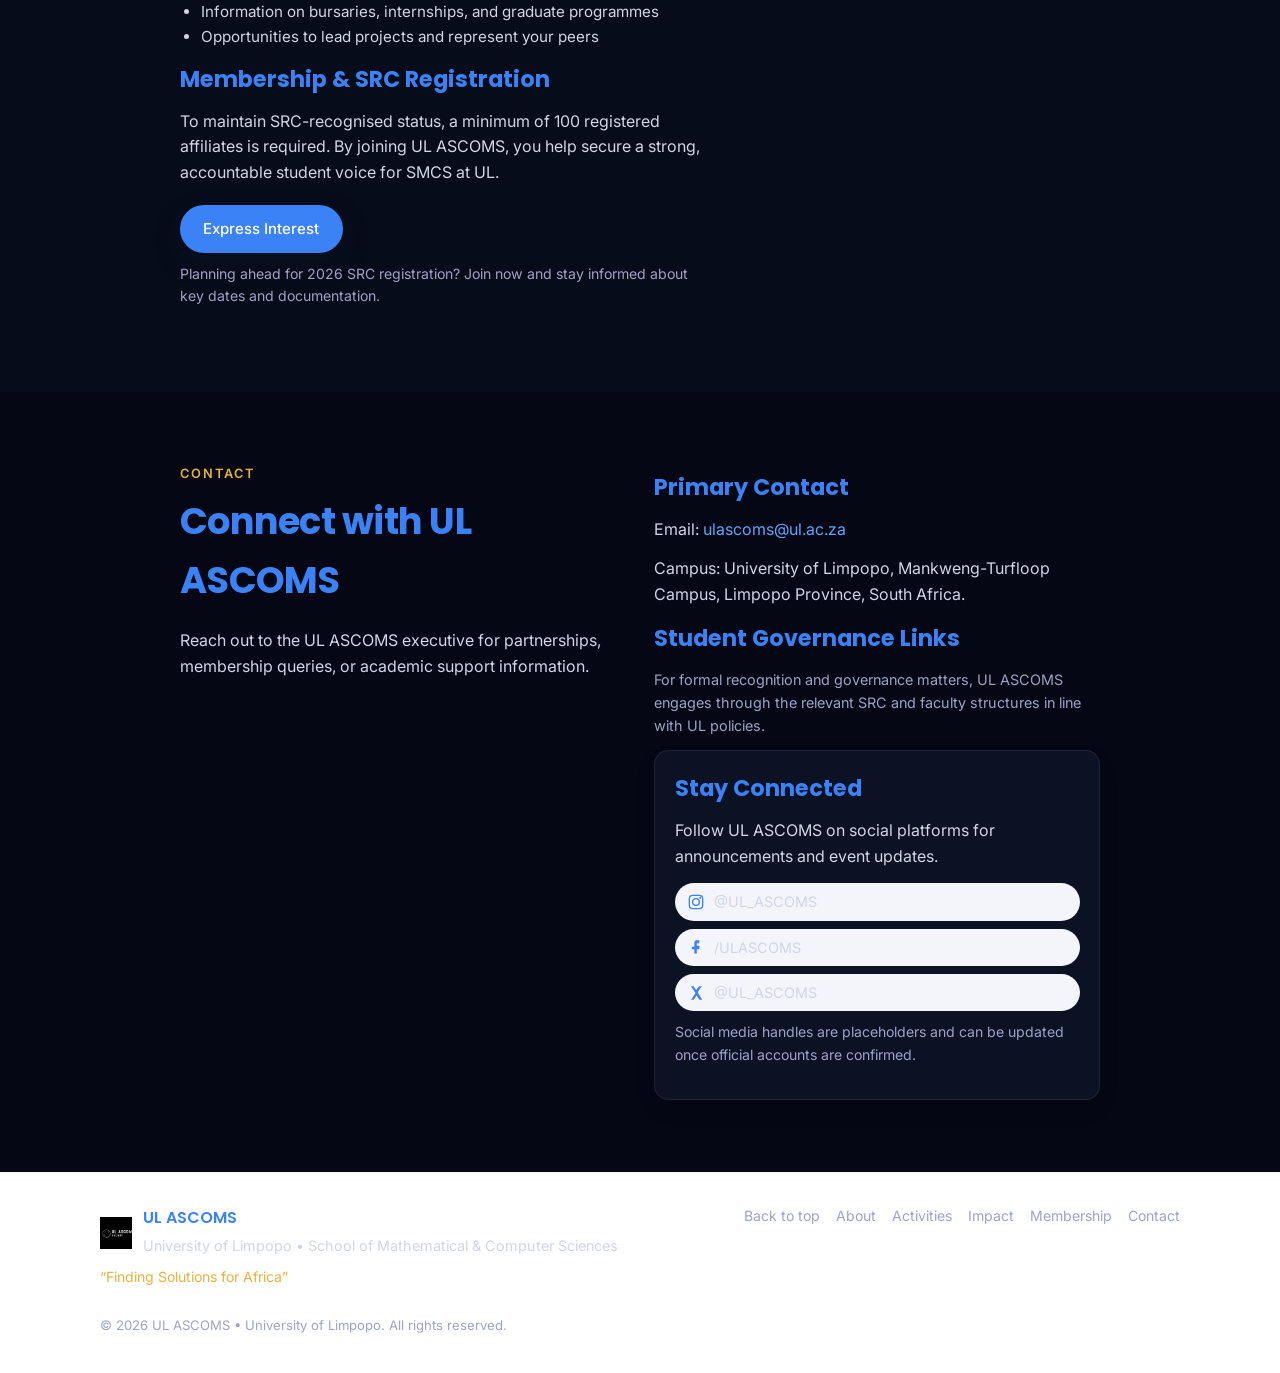
==== commit e034c172: "updating dates" ====
--- a/ULASCOMS_WEBSIRE/index.html
+++ b/ULASCOMS_WEBSIRE/index.html
@@ -441,7 +441,7 @@
                   playsinline
                   muted
                 ></video>
-                <figcaption>UL ASCOMS activity clip from 8 February 2026</figcaption>
+                <figcaption>UL ASCOMS activity clip from 2025</figcaption>
               </figure>
               <figure class="media-video">
                 <video
@@ -605,3 +605,4 @@
 
 
 
+
--- a/ULASCOMS_WEBSIRE/styles.css
+++ b/ULASCOMS_WEBSIRE/styles.css
@@ -1069,3 +1069,7 @@
 .mute-btn:hover {
   background: rgba(0, 0, 0, 0.8);
 }
+
+.hero-video-frame1{
+   border-radius: 10px;
+}
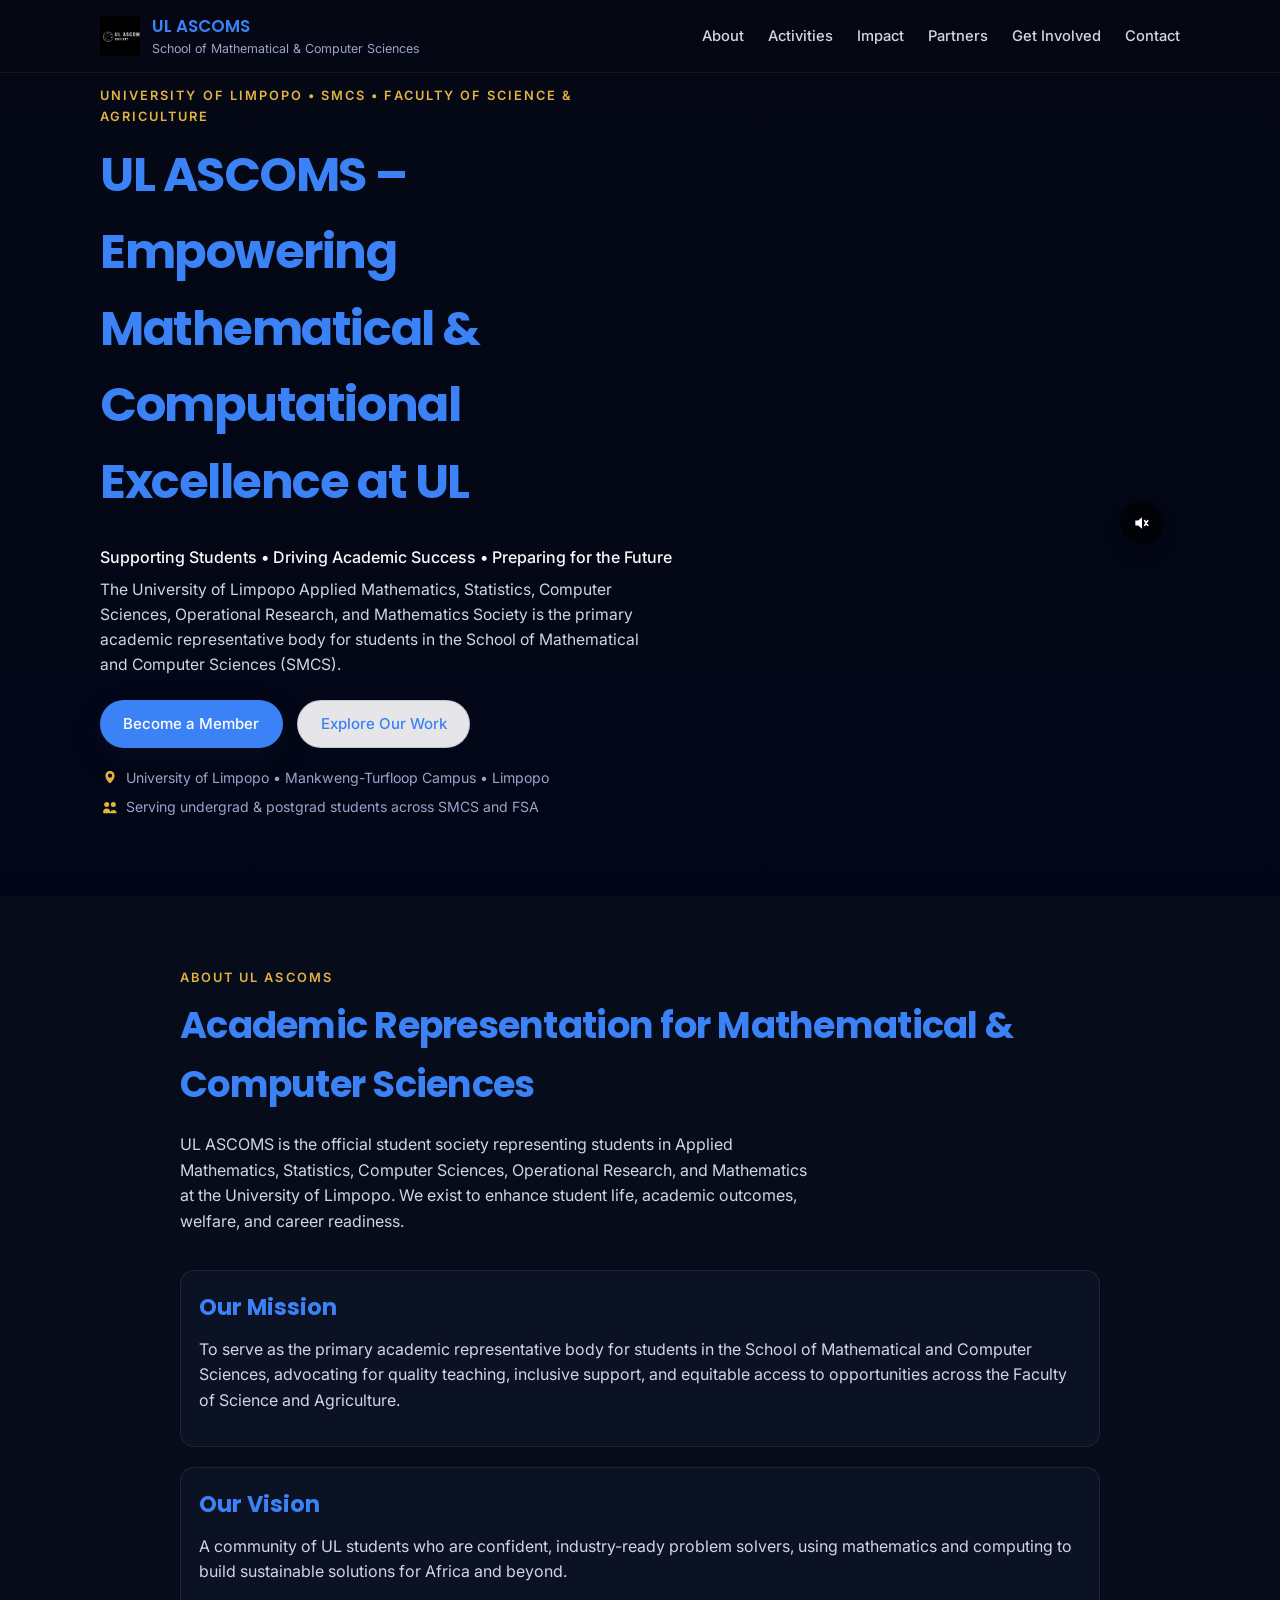
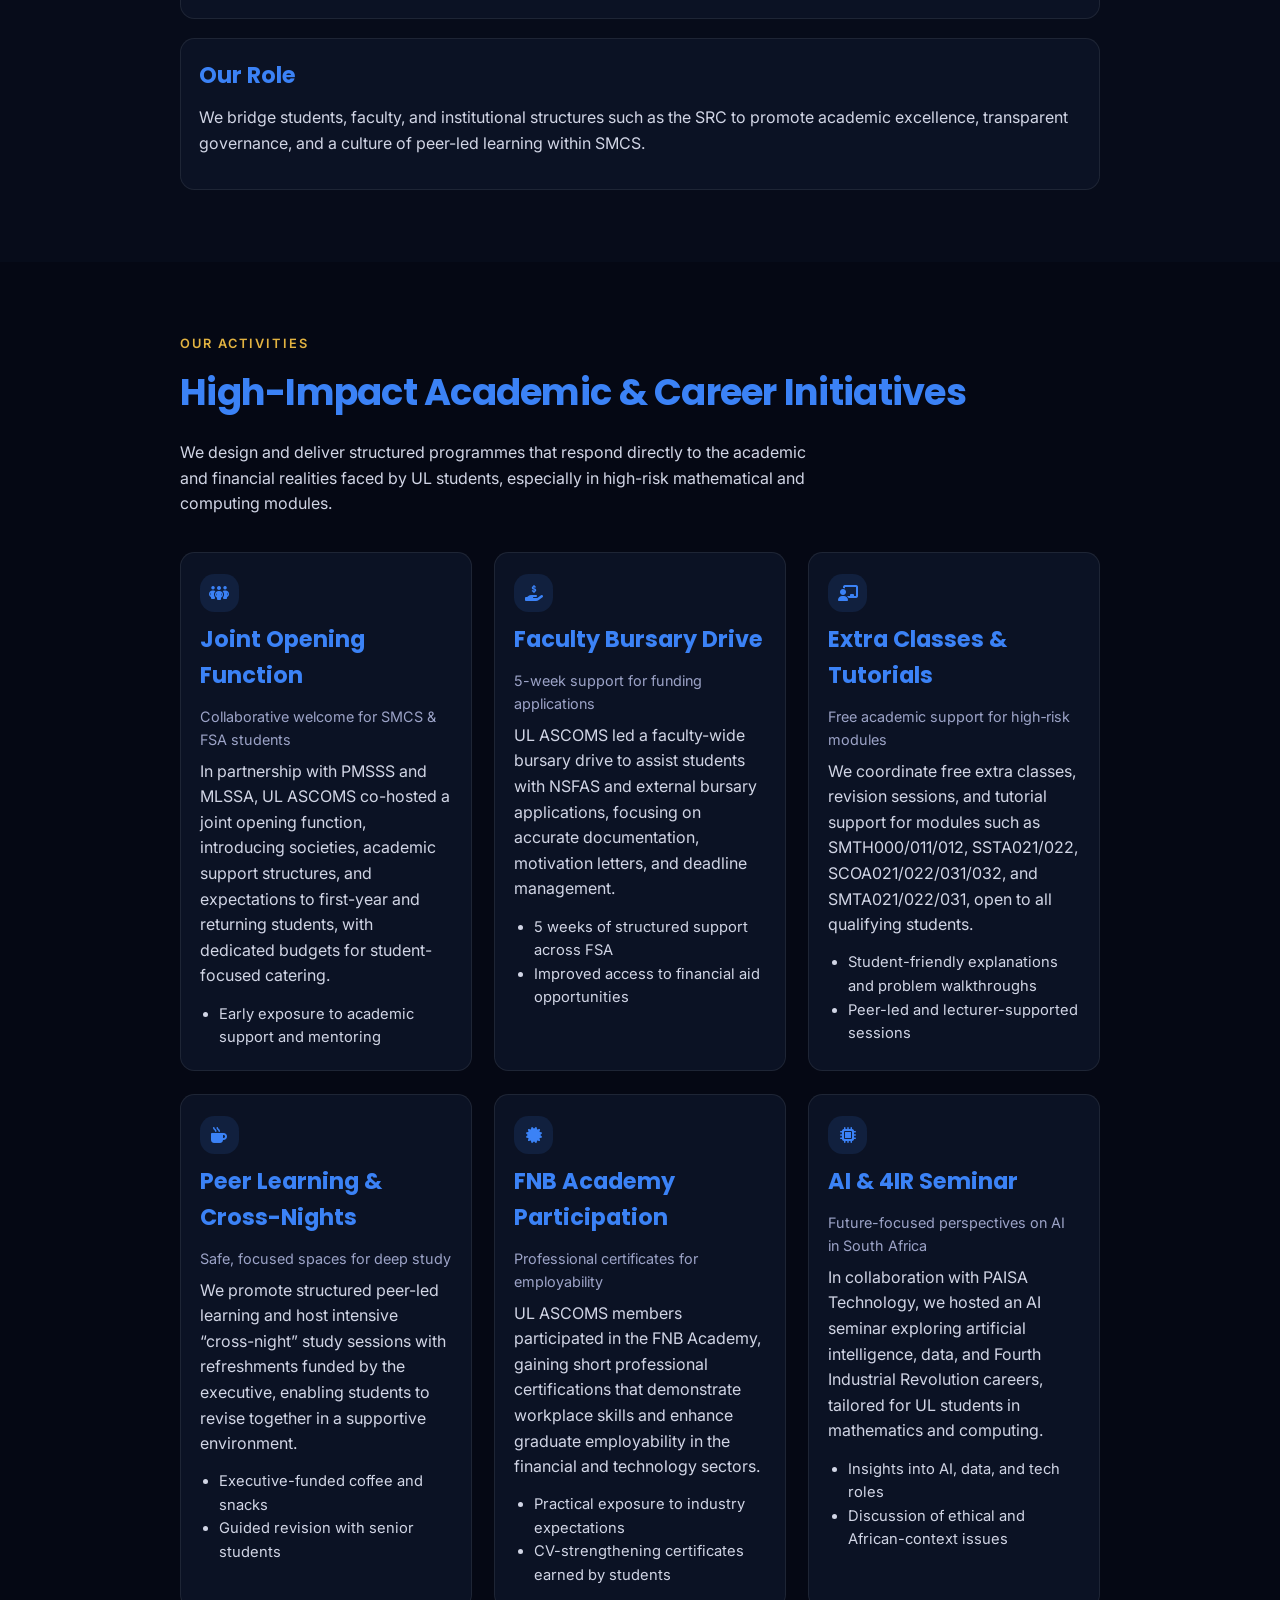
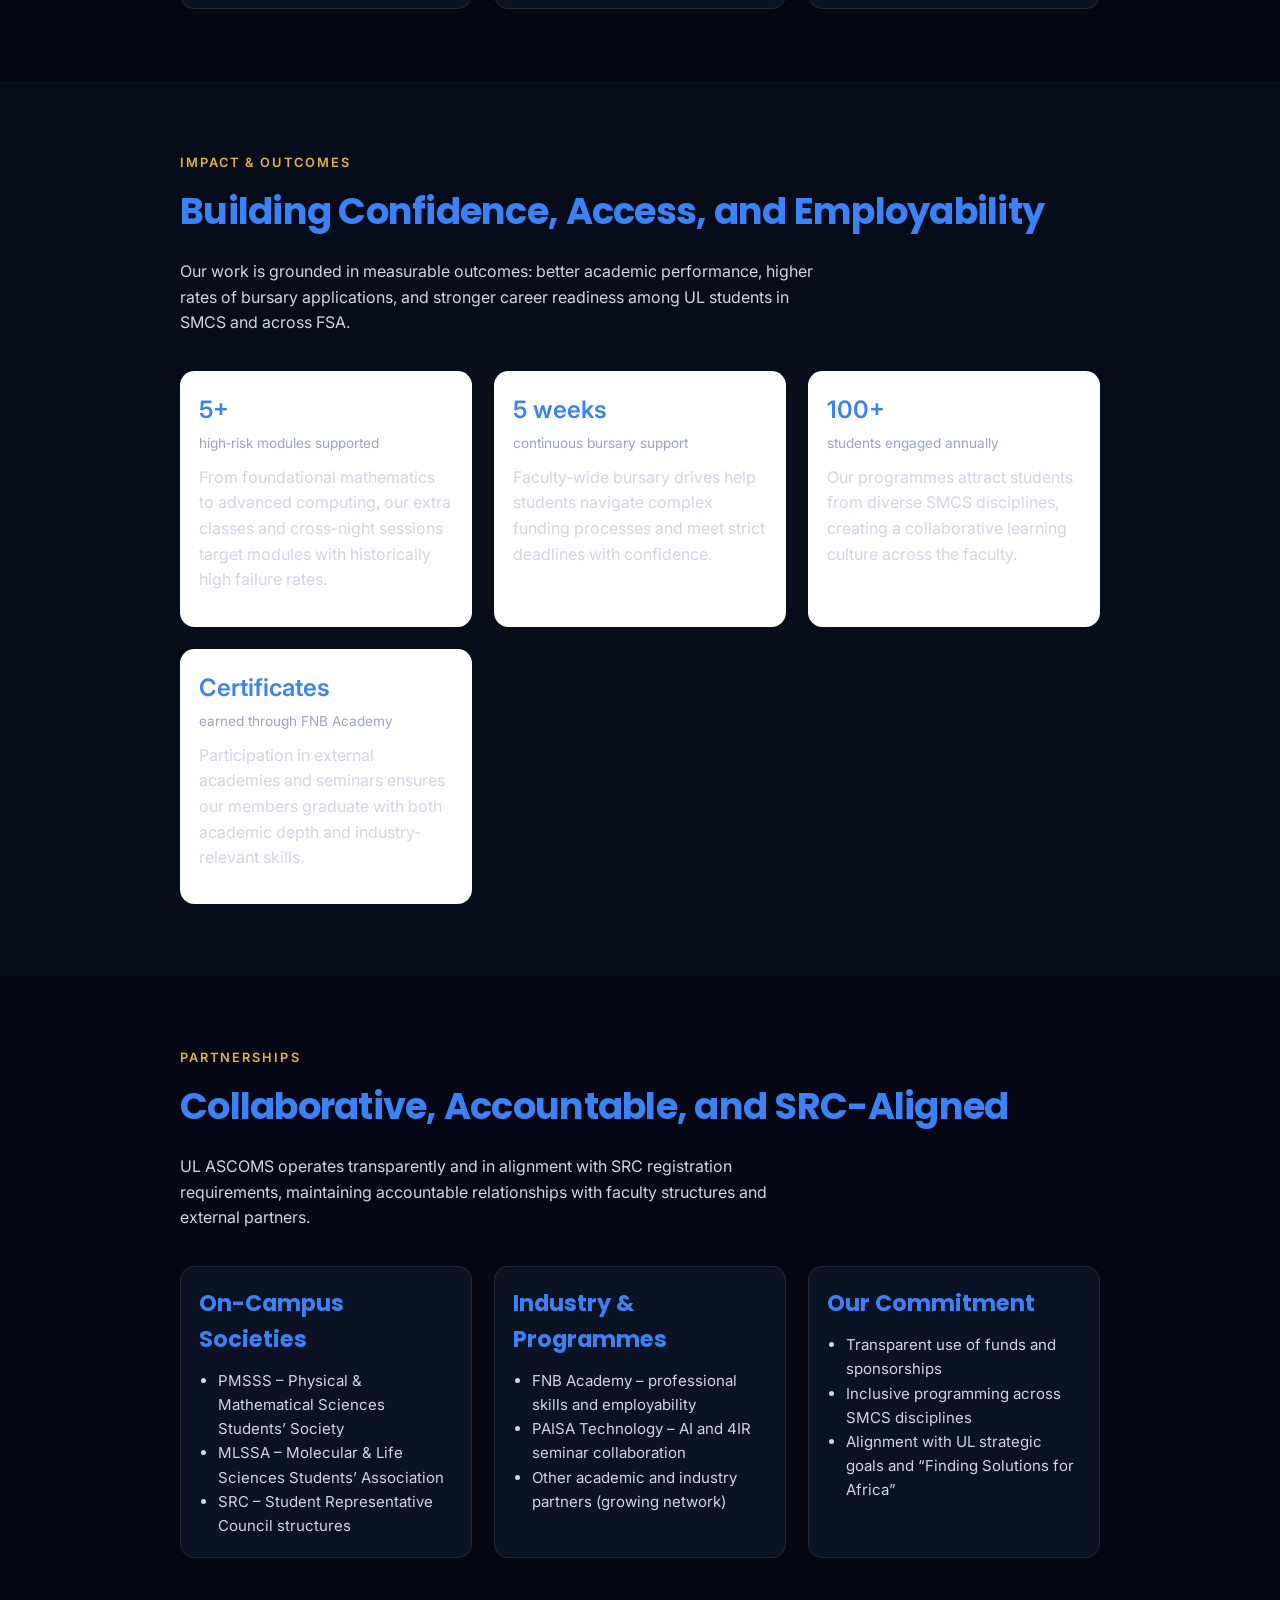
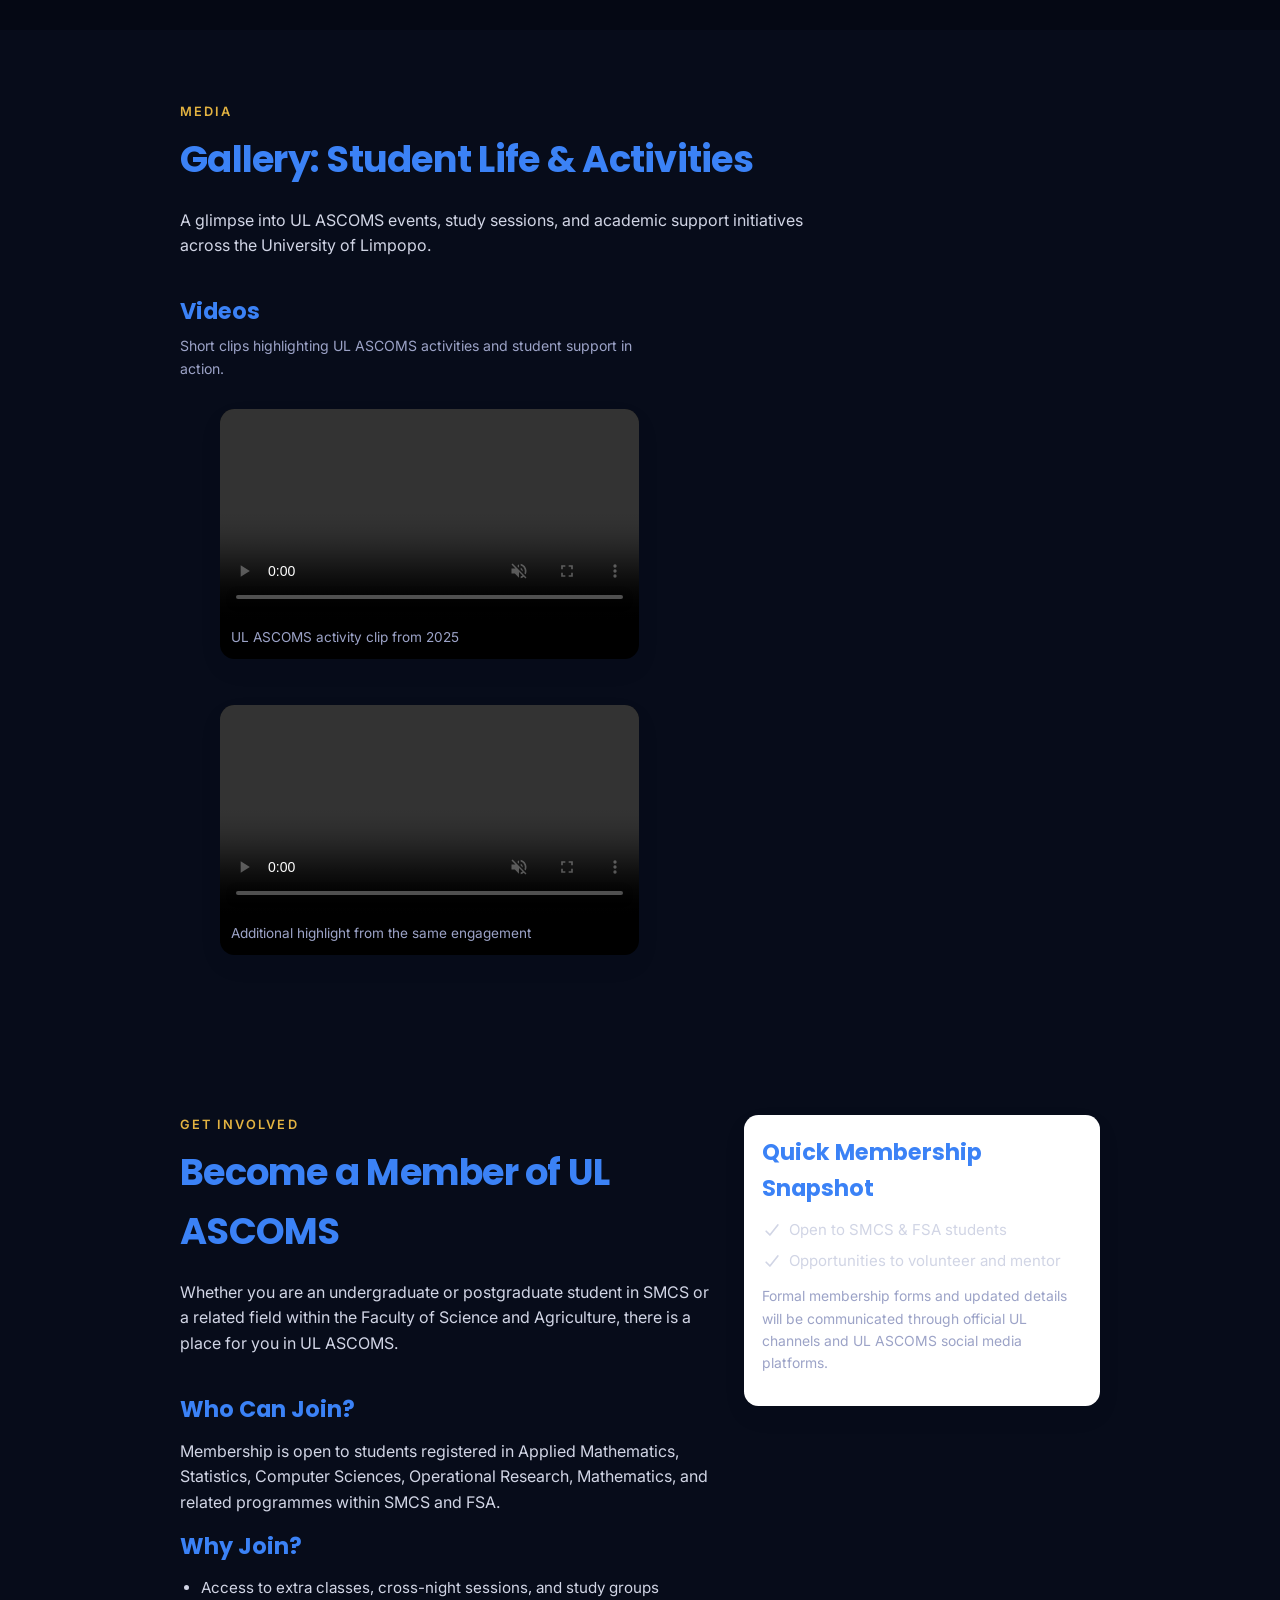
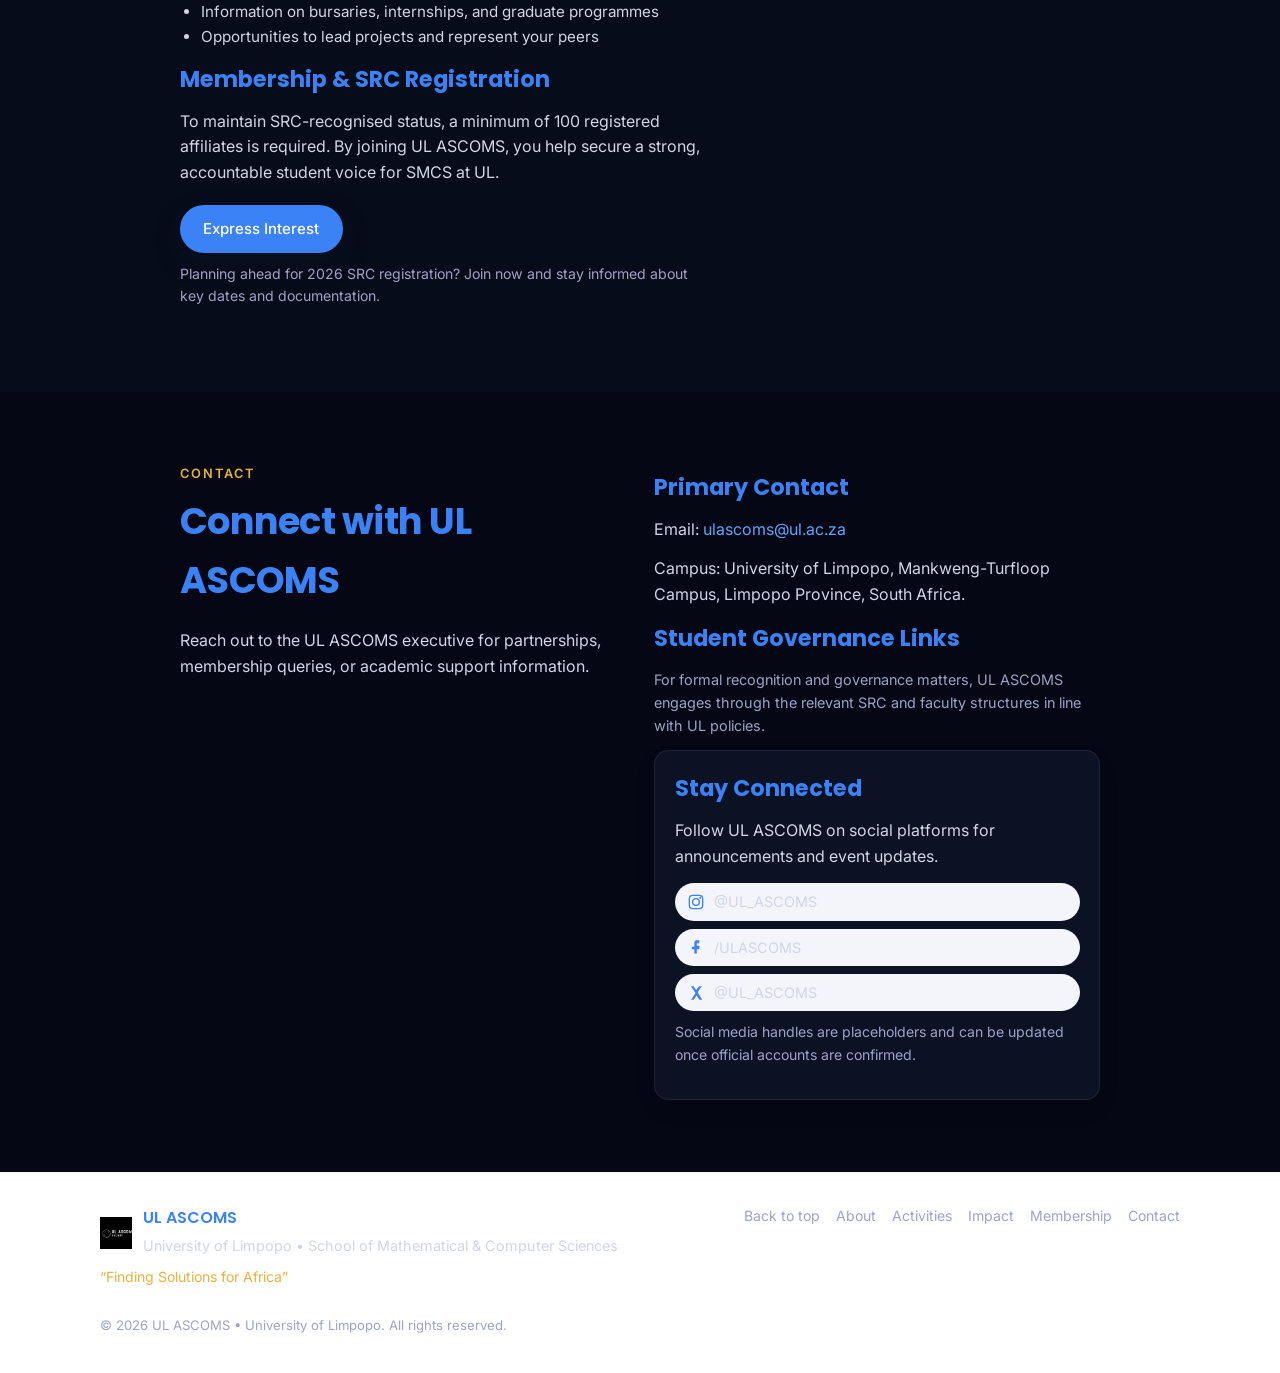
==== commit 46986ed0: "updateed" ====
--- a/ULASCOMS_WEBSIRE/index.html
+++ b/ULASCOMS_WEBSIRE/index.html
@@ -390,7 +390,7 @@
             <h3>On-Campus Societies</h3>
             <ul>
               <li>PMSSS – Physical & Mathematical Sciences Students’ Society</li>
-              <li>MLSSA – Mathematical & Life Sciences Students’ Association</li>
+              <li>MLSSA – Molecular & Life Sciences Students’ Association</li>
               <li>SRC – Student Representative Council structures</li>
             </ul>
           </article>
@@ -606,3 +606,4 @@
 
 
 
+
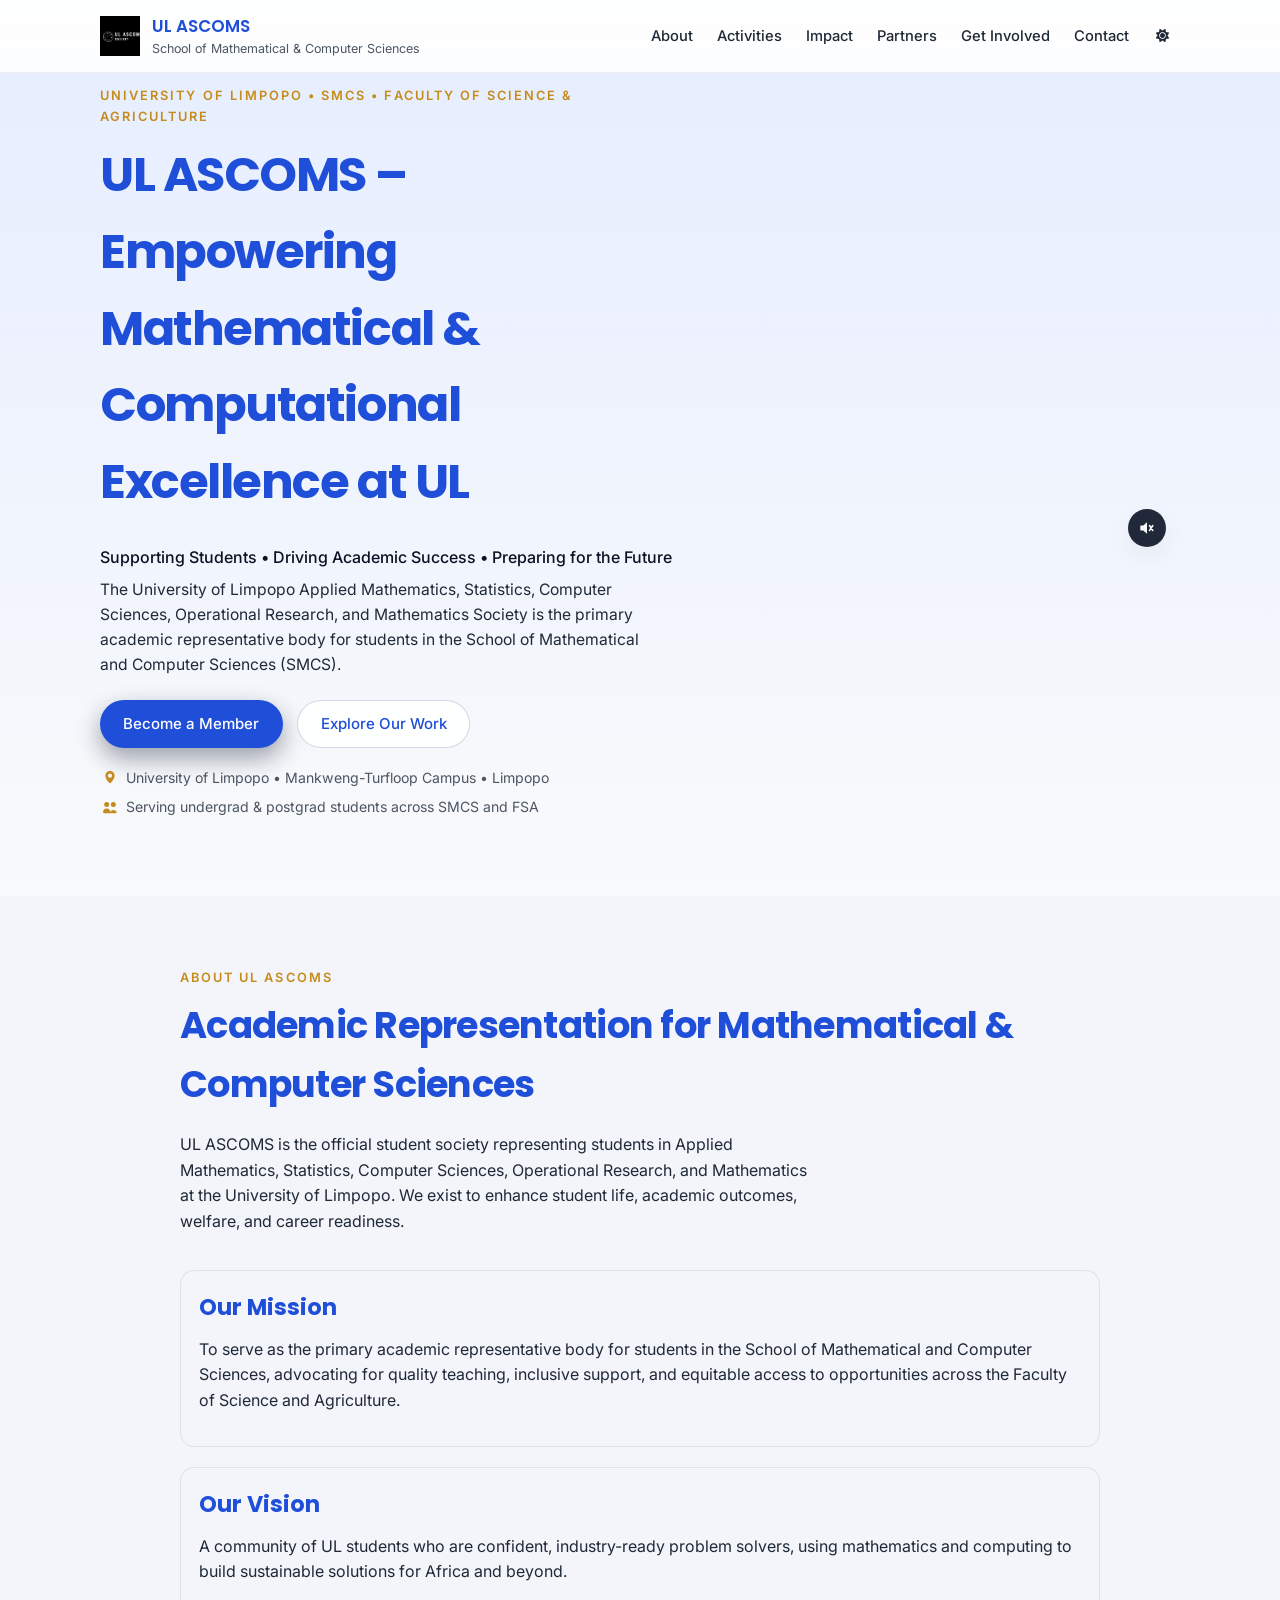
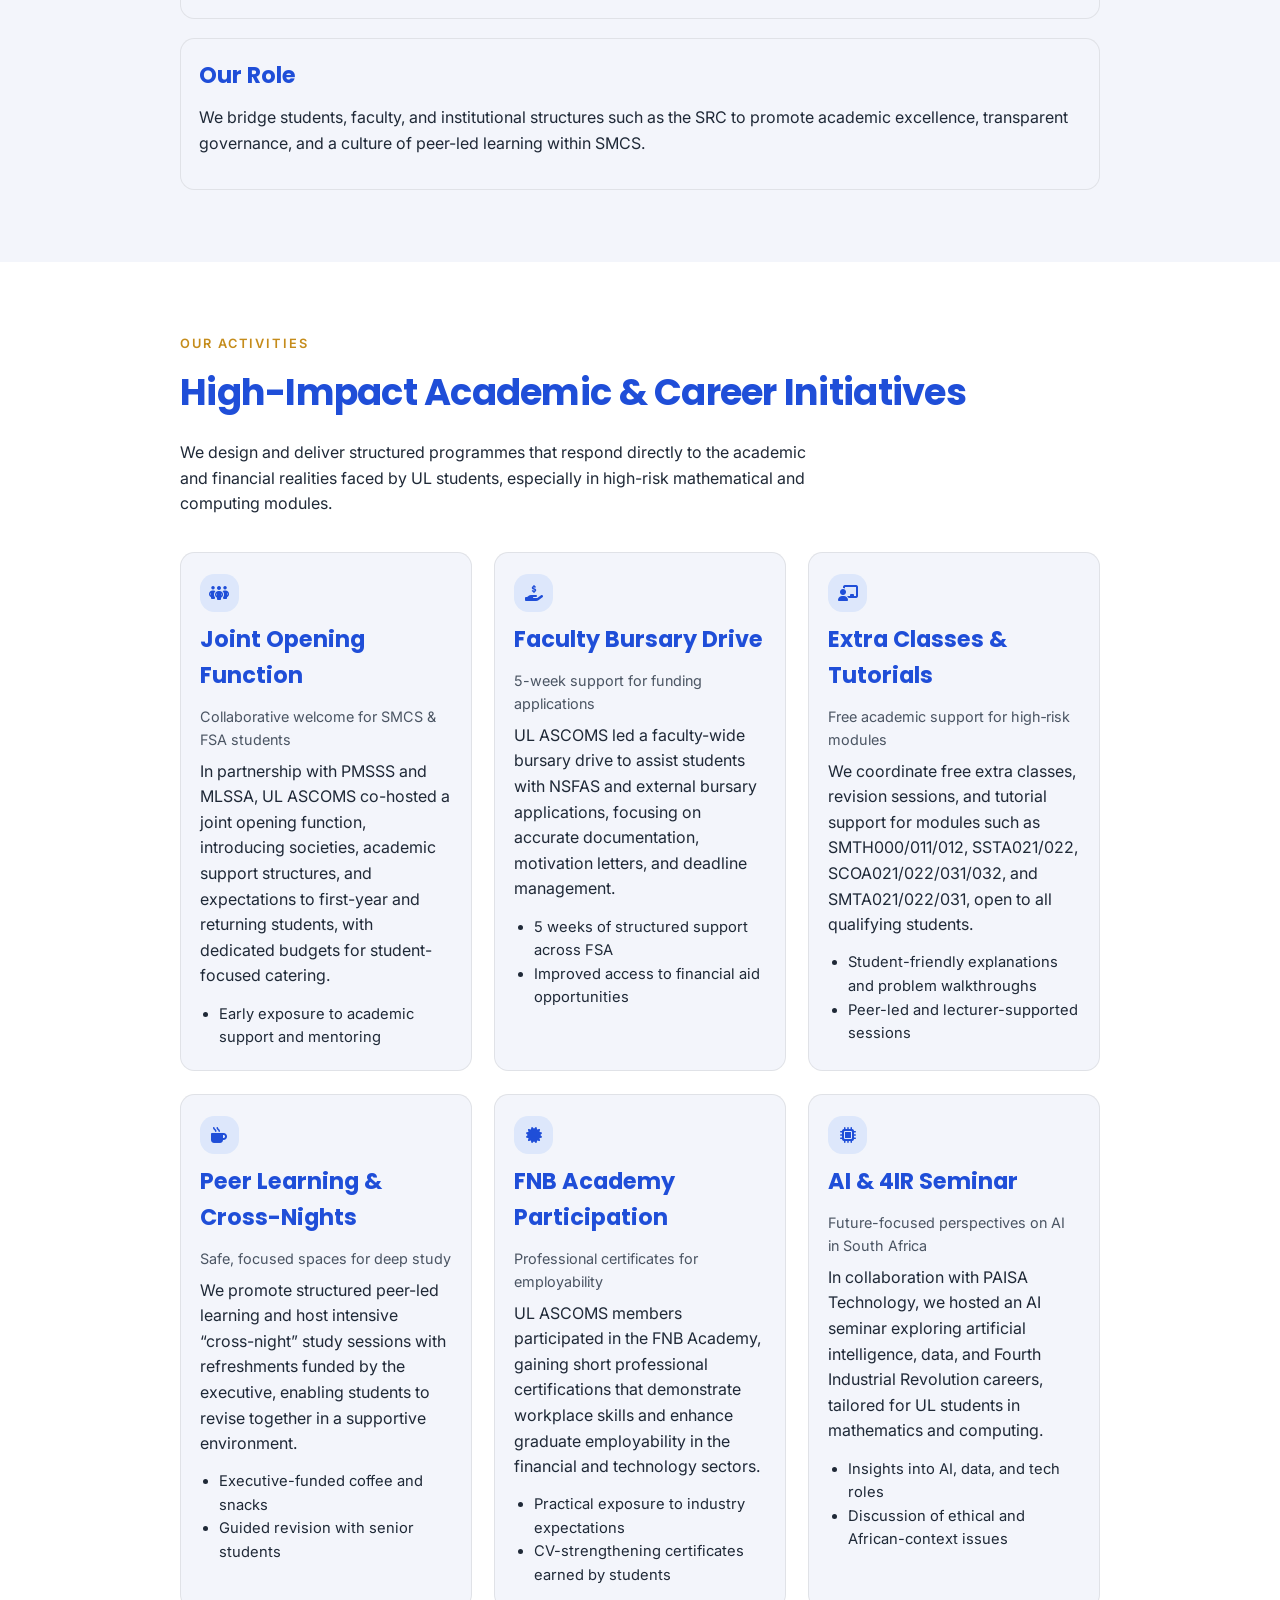
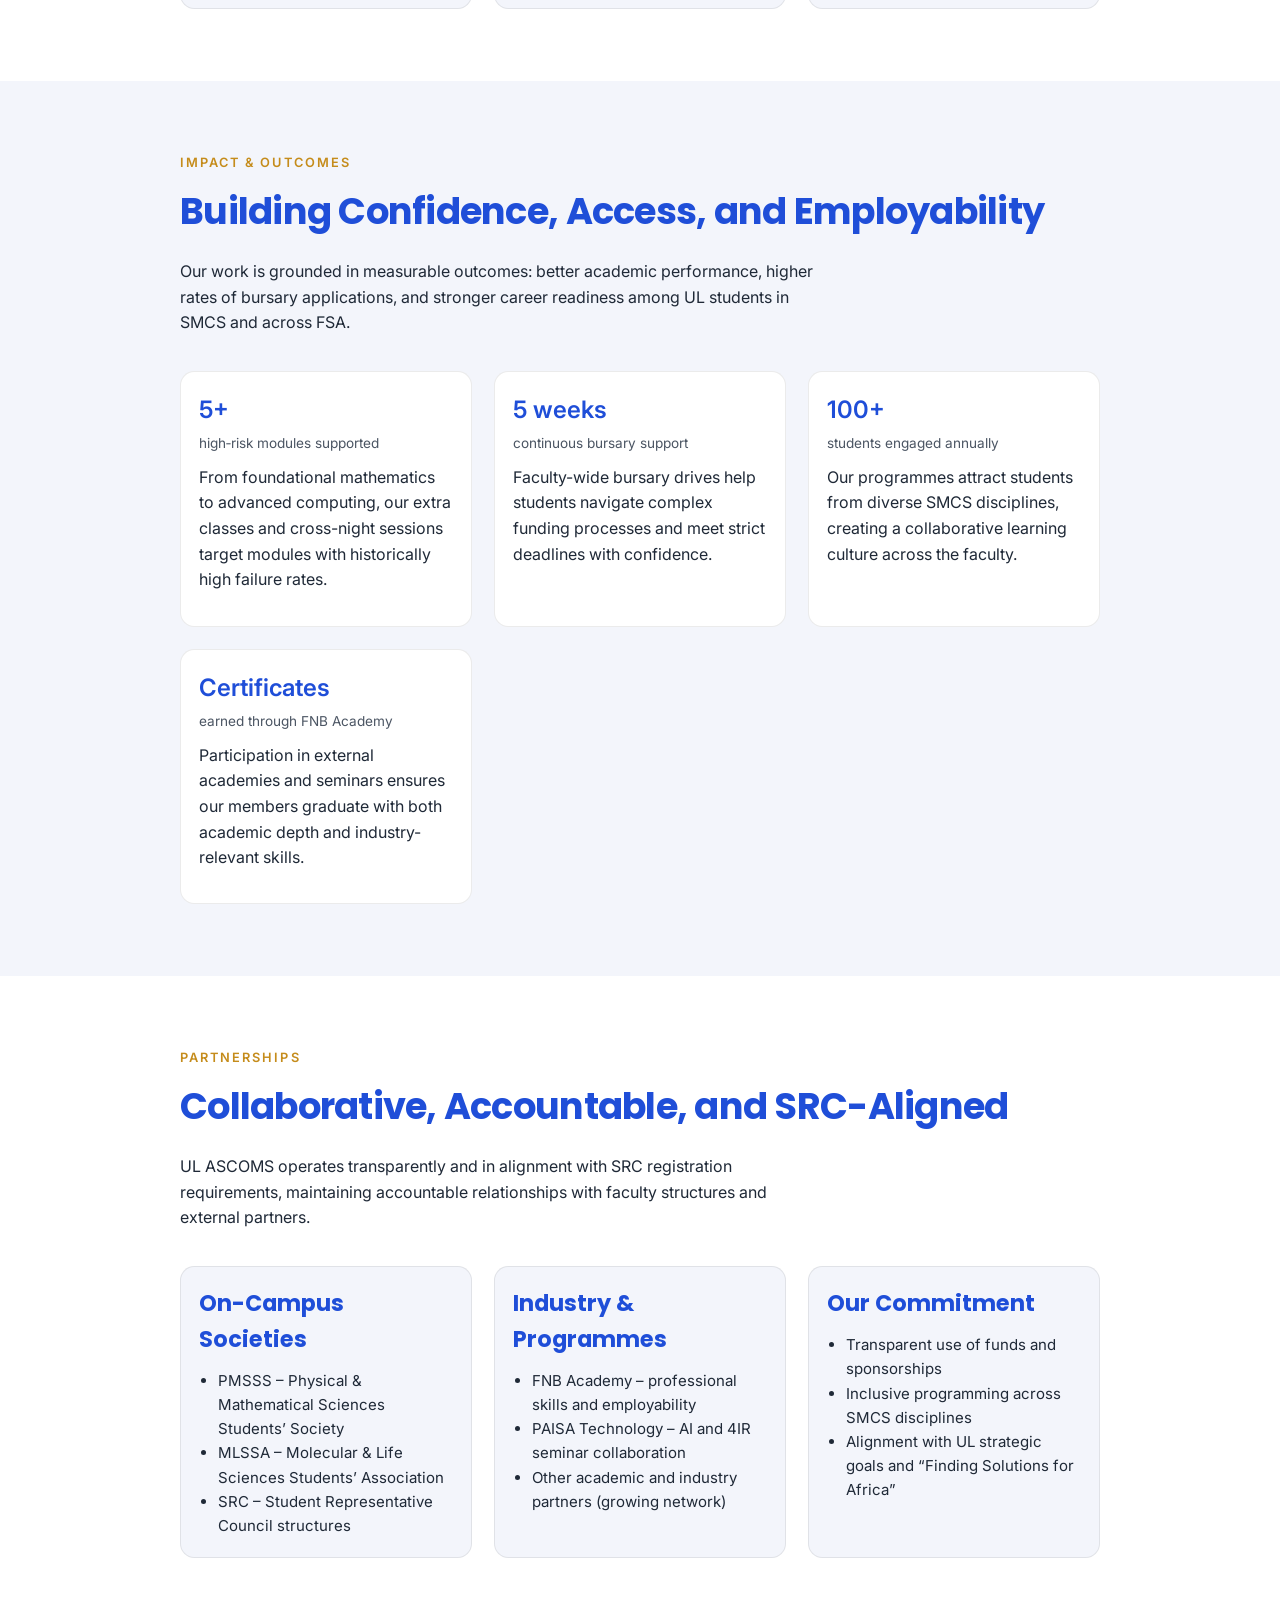
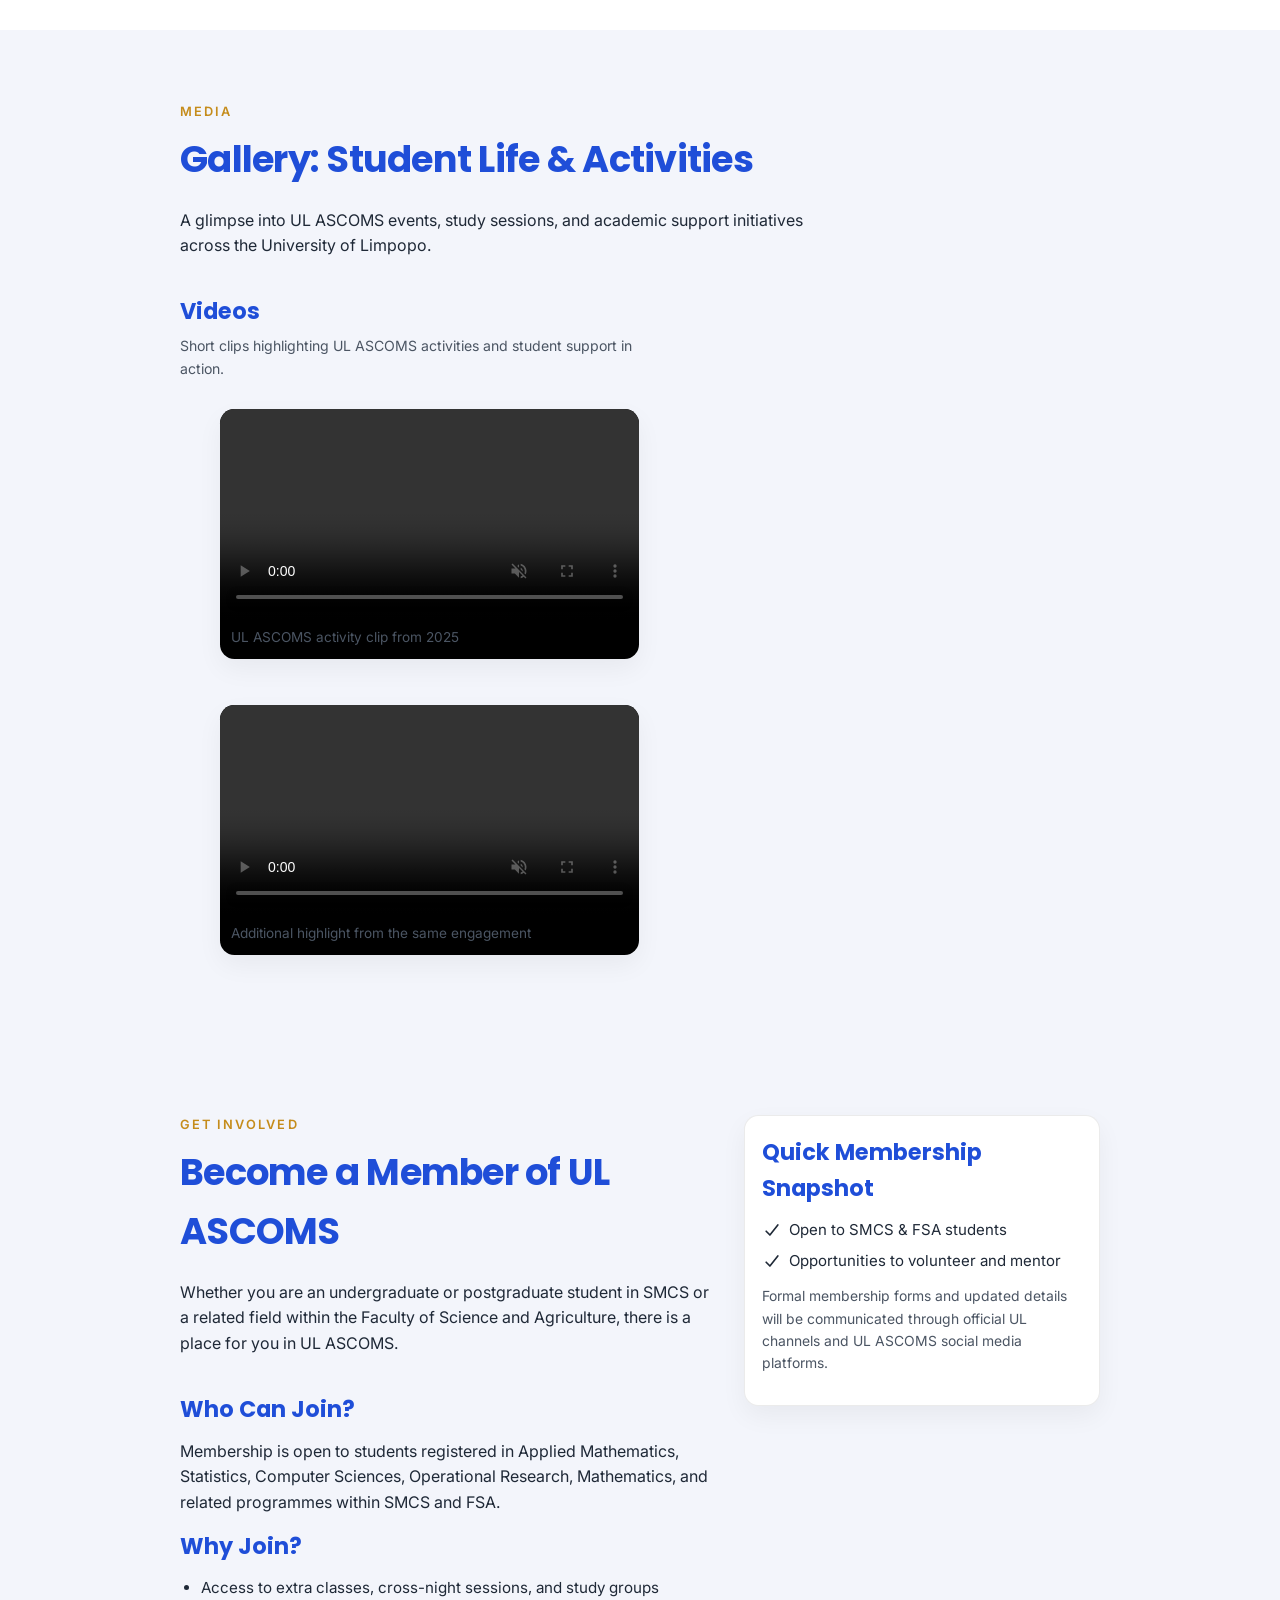
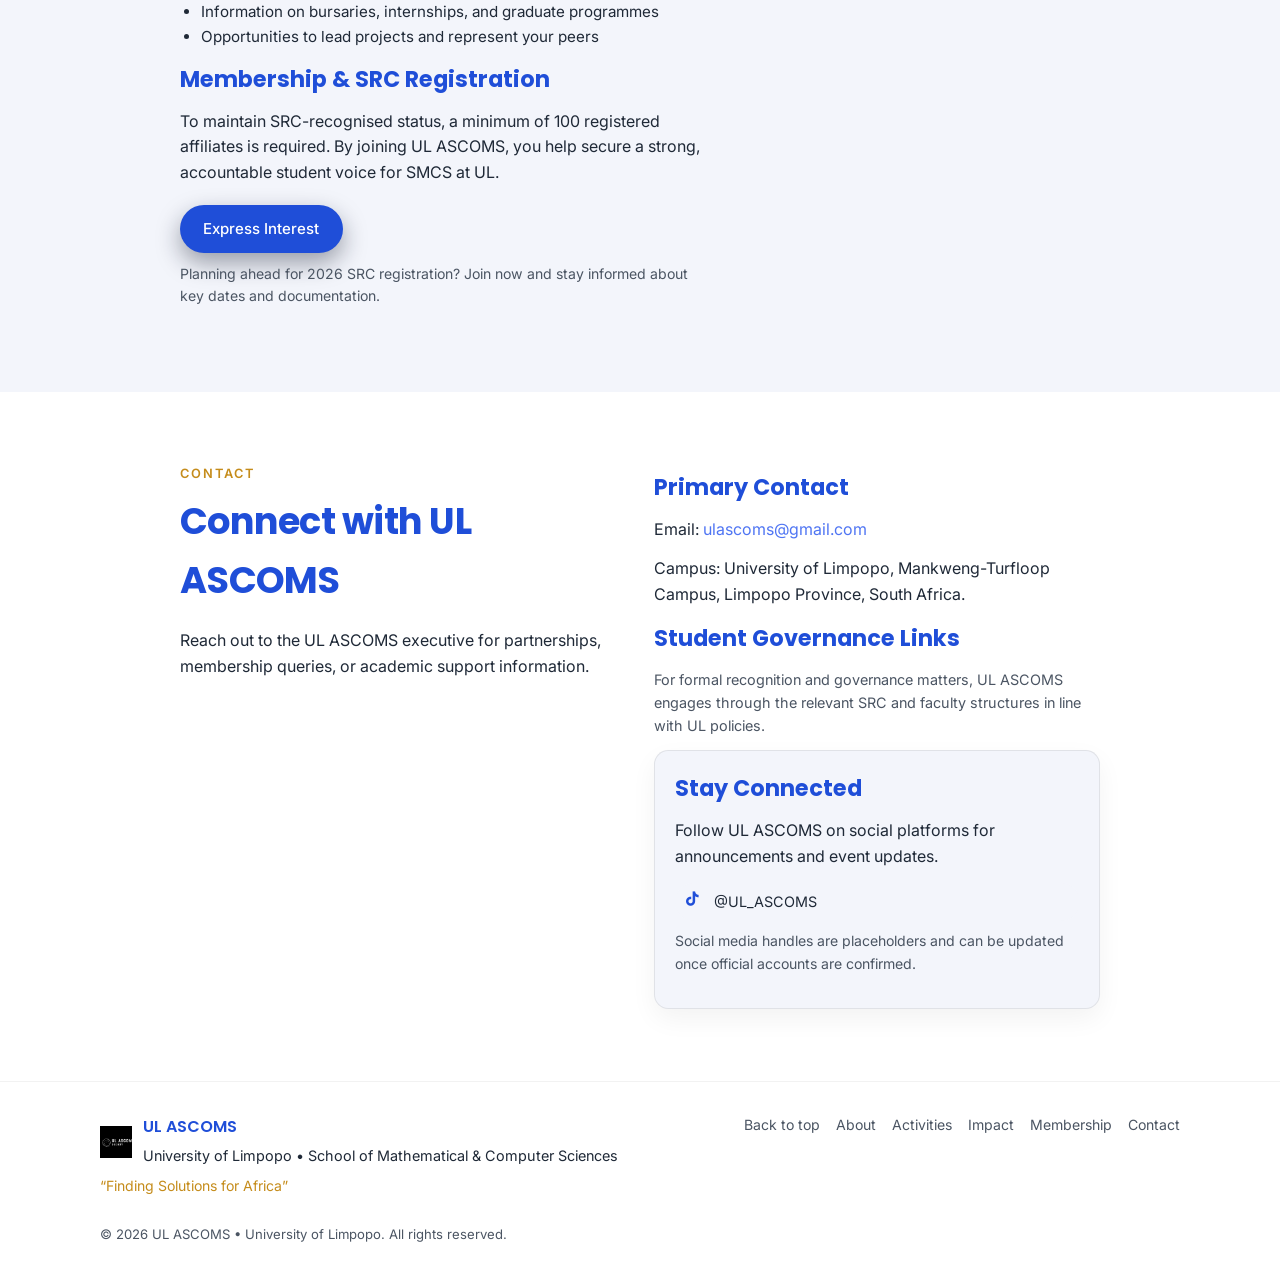
==== commit a9d75d36: "Implement light-first theme and responsive mobile navigation" ====
--- a/ULASCOMS_WEBSIRE/index.html
+++ b/ULASCOMS_WEBSIRE/index.html
@@ -1,5 +1,5 @@
 <!DOCTYPE html>
-<html lang="en">
+<html lang="en" data-theme="light">
 <head>
   <meta charset="UTF-8" />
   <meta name="viewport" content="width=device-width, initial-scale=1.0" />
@@ -20,8 +20,24 @@
 
   <!-- Icons are provided via inline SVG sprite for consistent professional look -->
 
+  <script>
+    (function () {
+      try {
+        var stored = localStorage.getItem("theme");
+        var theme = stored === "dark" ? "dark" : "light";
+        if (theme === "light") {
+          document.documentElement.setAttribute("data-theme", "light");
+        } else {
+          document.documentElement.removeAttribute("data-theme");
+        }
+      } catch (e) {
+        document.documentElement.setAttribute("data-theme", "light");
+      }
+    })();
+  </script>
+
   <!-- Main Styles -->
-<link rel="stylesheet" href="styles.css" />
+  <link rel="stylesheet" href="styles.css" />
 </head>
 <body>
   <!-- Skip to main content link for accessibility -->
@@ -102,15 +118,19 @@
         <button class="nav-toggle" aria-label="Toggle navigation" aria-expanded="false">
           <span class="nav-toggle-line"></span>
           <span class="nav-toggle-line"></span>
+          <span class="nav-toggle-line"></span>
         </button>
         <ul class="nav-links">
-          <li><a href="#about">About</a></li>
-          <li><a href="#activities">Activities</a></li>
-          <li><a href="#impact">Impact</a></li>
-          <li><a href="#partners">Partners</a></li>
-          <li><a href="#membership">Get Involved</a></li>
-          <li><a href="#contact">Contact</a></li>
+          <li><a href="about.html">About</a></li>
+          <li><a href="activities.html">Activities</a></li>
+          <li><a href="impact.html">Impact</a></li>
+          <li><a href="partners.html">Partners</a></li>
+          <li><a href="membership.html">Get Involved</a></li>
+          <li><a href="contact.html">Contact</a></li>
         </ul>
+        <button class="theme-toggle" aria-label="Switch to light mode">
+          <i class="fa-solid fa-moon"></i>
+        </button>
       </nav>
     </div>
   </header>
@@ -132,8 +152,8 @@
             The University of Limpopo Applied Mathematics, Statistics, Computer Sciences, Operational Research, and Mathematics Society is the primary academic representative body for students in the School of Mathematical and Computer Sciences (SMCS).
           </p>
           <div class="hero-actions">
-            <a href="#membership" class="btn btn-primary">Become a Member</a>
-            <a href="#activities" class="btn btn-ghost">Explore Our Work</a>
+            <a href="membership.html" class="btn btn-primary">Become a Member</a>
+            <a href="activities.html" class="btn btn-ghost">Explore Our Work</a>
           </div>
           <div class="hero-meta">
             <div class="meta-item">
@@ -530,7 +550,7 @@
             <h3>Primary Contact</h3>
             <p>
               Email:
-              <a href="mailto:ulascoms@ul.ac.za">ulascoms@ul.ac.za</a>
+              <a href="mailto:ulascoms@gmail.com">ulascoms@gmail.com</a>
             </p>
             <p>
               Campus: University of Limpopo, Mankweng-Turfloop Campus, Limpopo Province, South Africa.
@@ -546,16 +566,8 @@
             <h3>Stay Connected</h3>
             <p>Follow UL ASCOMS on social platforms for announcements and event updates.</p>
             <div class="social-links" aria-label="UL ASCOMS social media">
-              <a href="#" aria-label="UL ASCOMS on Instagram">
-                <svg class="icon" aria-hidden="true"><use href="#instagram" xlink:href="#instagram"></use></svg>
-                <span>@UL_ASCOMS</span>
-              </a>
-              <a href="#" aria-label="UL ASCOMS on Facebook">
-                <svg class="icon" aria-hidden="true"><use href="#facebook" xlink:href="#facebook"></use></svg>
-                <span>/ULASCOMS</span>
-              </a>
-              <a href="#" aria-label="UL ASCOMS on X (Twitter)">
-                <svg class="icon" aria-hidden="true"><use href="#x-twitter" xlink:href="#x-twitter"></use></svg>
+              <a href="#" aria-label="UL ASCOMS on TikTok">
+                <i class="fa-brands fa-tiktok icon" aria-hidden="true"></i>
                 <span>@UL_ASCOMS</span>
               </a>
             </div>
@@ -585,11 +597,11 @@
 
       <nav class="footer-nav" aria-label="Footer navigation">
         <a href="#top">Back to top</a>
-        <a href="#about">About</a>
-        <a href="#activities">Activities</a>
-        <a href="#impact">Impact</a>
-        <a href="#membership">Membership</a>
-        <a href="#contact">Contact</a>
+        <a href="about.html">About</a>
+        <a href="activities.html">Activities</a>
+        <a href="impact.html">Impact</a>
+        <a href="membership.html">Membership</a>
+        <a href="contact.html">Contact</a>
       </nav>
 
       <p class="footer-meta">
--- a/ULASCOMS_WEBSIRE/styles.css
+++ b/ULASCOMS_WEBSIRE/styles.css
@@ -17,8 +17,8 @@
   margin: 0;
   font-family: "Inter", system-ui, -apple-system, BlinkMacSystemFont, "Segoe UI",
     sans-serif;
-  color: #e6e8f5;
-  background-color: #050814;
+  color: var(--color-text-soft);
+  background-color: var(--color-bg);
   line-height: 1.6;
 }
 
@@ -53,6 +53,20 @@
   --header-height: 4.5rem;
 }
 
+:root[data-theme="light"] {
+  --color-primary: #1f4ed8;
+  --color-primary-soft: #4f75f3;
+  --color-accent: #c58c1b;
+  --color-accent-soft: #d7a238;
+  --color-gold: #c58c1b;
+  --color-bg: #ffffff;
+  --color-bg-alt: #f3f5fb;
+  --color-border-subtle: rgba(0, 0, 0, 0.08);
+  --color-text-main: #0b1224;
+  --color-text-soft: #1f2937;
+  --color-text-muted: #4b5563;
+}
+
 /* Smooth typography scaling */
 h1,
 h2,
@@ -96,7 +110,7 @@
 }
 
 .section-alt {
-  background-color: #070c1a;
+  background-color: var(--color-bg-alt);
 }
 
 /* Skip link for accessibility */
@@ -131,6 +145,11 @@
   border-bottom: 1px solid rgba(255, 255, 255, 0.06);
 }
 
+:root[data-theme="light"] .site-header {
+  background: linear-gradient(to bottom, rgba(255, 255, 255, 0.97), rgba(255, 255, 255, 0.9));
+  border-bottom: 1px solid rgba(15, 23, 42, 0.08);
+}
+
 .header-inner {
   display: flex;
   align-items: center;
@@ -172,6 +191,34 @@
 /* Navigation */
 .main-nav {
   position: relative;
+  display: flex;
+  align-items: center;
+  gap: 1rem;
+}
+
+.theme-toggle {
+  border: none;
+  background: transparent;
+  color: var(--color-text-soft);
+  width: 2.2rem;
+  height: 2.2rem;
+  border-radius: 999px;
+  display: inline-flex;
+  align-items: center;
+  justify-content: center;
+  cursor: pointer;
+  transition: transform 0.2s ease, background-color 0.2s ease, color 0.2s ease;
+}
+
+.theme-toggle:hover,
+.theme-toggle:focus-visible {
+  transform: translateY(-1px);
+  background-color: rgba(255, 255, 255, 0.06);
+}
+
+:root[data-theme="light"] .theme-toggle:hover,
+:root[data-theme="light"] .theme-toggle:focus-visible {
+  background-color: rgba(15, 23, 42, 0.06);
 }
 
 .nav-links {
@@ -214,29 +261,39 @@
 
 .nav-toggle-line {
   position: absolute;
+  left: 50%;
   width: 1.3rem;
   height: 2px;
   background-color: var(--color-text-soft);
   border-radius: 999px;
   transition: transform 0.2s ease, opacity 0.2s ease, top 0.2s ease, bottom 0.2s ease;
-}
-
-.nav-toggle-line:first-child {
-  top: 0.9rem;
-}
-
-.nav-toggle-line:last-child {
-  bottom: 0.9rem;
-}
-
-.nav-toggle.is-open .nav-toggle-line:first-child {
-  transform: rotate(45deg);
+  transform: translateX(-50%);
+}
+
+.nav-toggle-line:nth-child(1) {
+  top: 0.7rem;
+}
+
+.nav-toggle-line:nth-child(2) {
   top: 1.05rem;
 }
 
-.nav-toggle.is-open .nav-toggle-line:last-child {
-  transform: rotate(-45deg);
-  bottom: 1.05rem;
+.nav-toggle-line:nth-child(3) {
+  top: 1.4rem;
+}
+
+.nav-toggle.is-open .nav-toggle-line:nth-child(1) {
+  transform: translateX(-50%) rotate(45deg);
+  top: 1.05rem;
+}
+
+.nav-toggle.is-open .nav-toggle-line:nth-child(2) {
+  opacity: 0;
+}
+
+.nav-toggle.is-open .nav-toggle-line:nth-child(3) {
+  transform: translateX(-50%) rotate(-45deg);
+  top: 1.05rem;
 }
 
 /* ==========================================================================
@@ -246,8 +303,12 @@
 .hero {
   position: relative;
   overflow: hidden;
-  background: linear-gradient(to bottom, #050814, #020617);
+  background: linear-gradient(to bottom, var(--color-bg), #020617);
   padding: clamp(4.2rem, 7vw, 5.4rem) 0 clamp(3.7rem, 6vw, 4.8rem);
+}
+
+:root[data-theme="light"] .hero {
+  background: linear-gradient(to bottom, #e5edff, #f9fafb);
 }
 
 .hero-video-section {
@@ -1000,6 +1061,11 @@
     transition: opacity 0.2s ease, transform 0.2s ease;
   }
 
+  :root[data-theme="light"] .nav-links {
+    background-color: rgba(255, 255, 255, 0.98);
+    border-color: rgba(15, 23, 42, 0.08);
+  }
+
   .nav-links.is-open {
     opacity: 1;
     pointer-events: auto;
@@ -1039,37 +1105,6 @@
     padding-inline: 1rem;
   }
 }
-.media-video {
-  position: relative;
-}
-
-.media-video video {
-  width: 100%;
-  height: auto;
-  display: block;
-}
-
-.mute-btn {
-  position: absolute;
-  bottom: 16px;
-  right: 16px;
-  background: rgba(0, 0, 0, 0.6);
-  border: none;
-  border-radius: 50%;
-  width: 44px;
-  height: 44px;
-  font-size: 20px;
-  color: #fff;
-  cursor: pointer;
-  display: flex;
-  align-items: center;
-  justify-content: center;
-}
-
-.mute-btn:hover {
-  background: rgba(0, 0, 0, 0.8);
-}
-
-.hero-video-frame1{
-   border-radius: 10px;
-}
+.hero-video-frame1 {
+  border-radius: 10px;
+}
